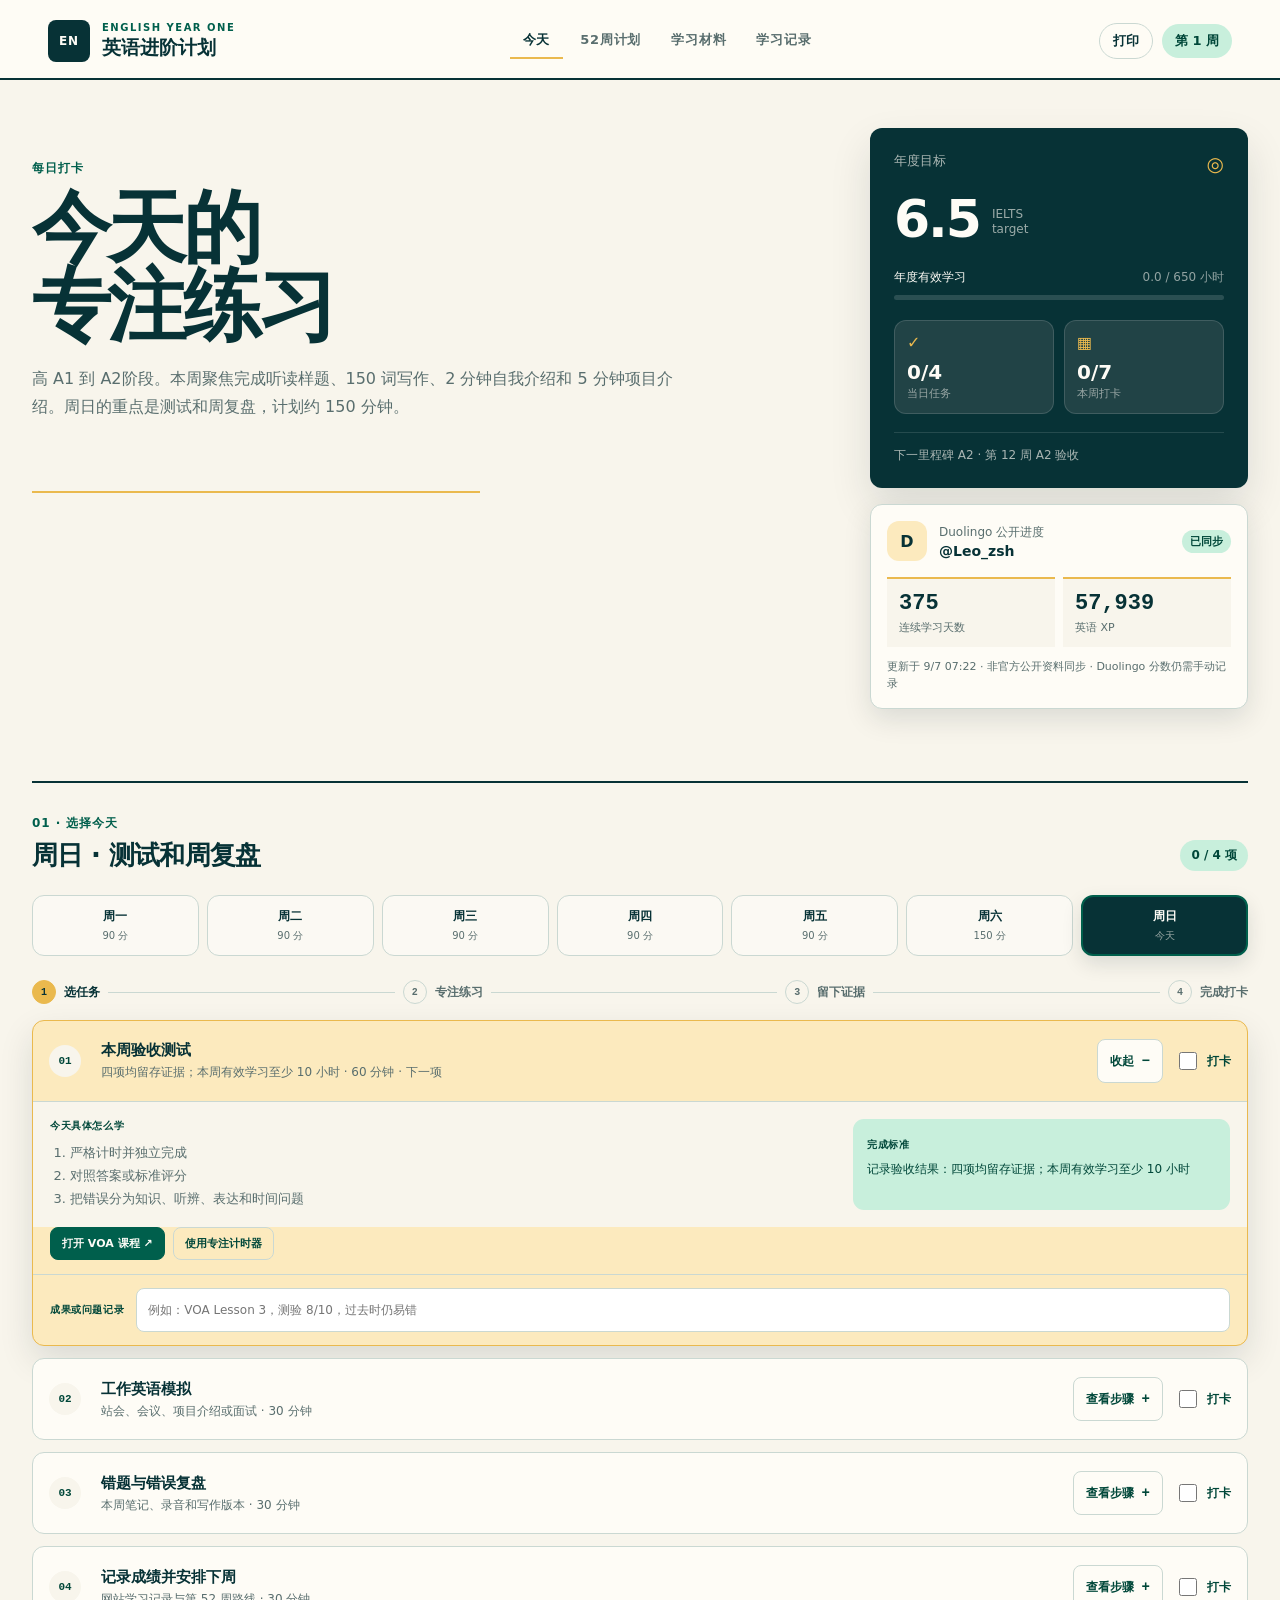
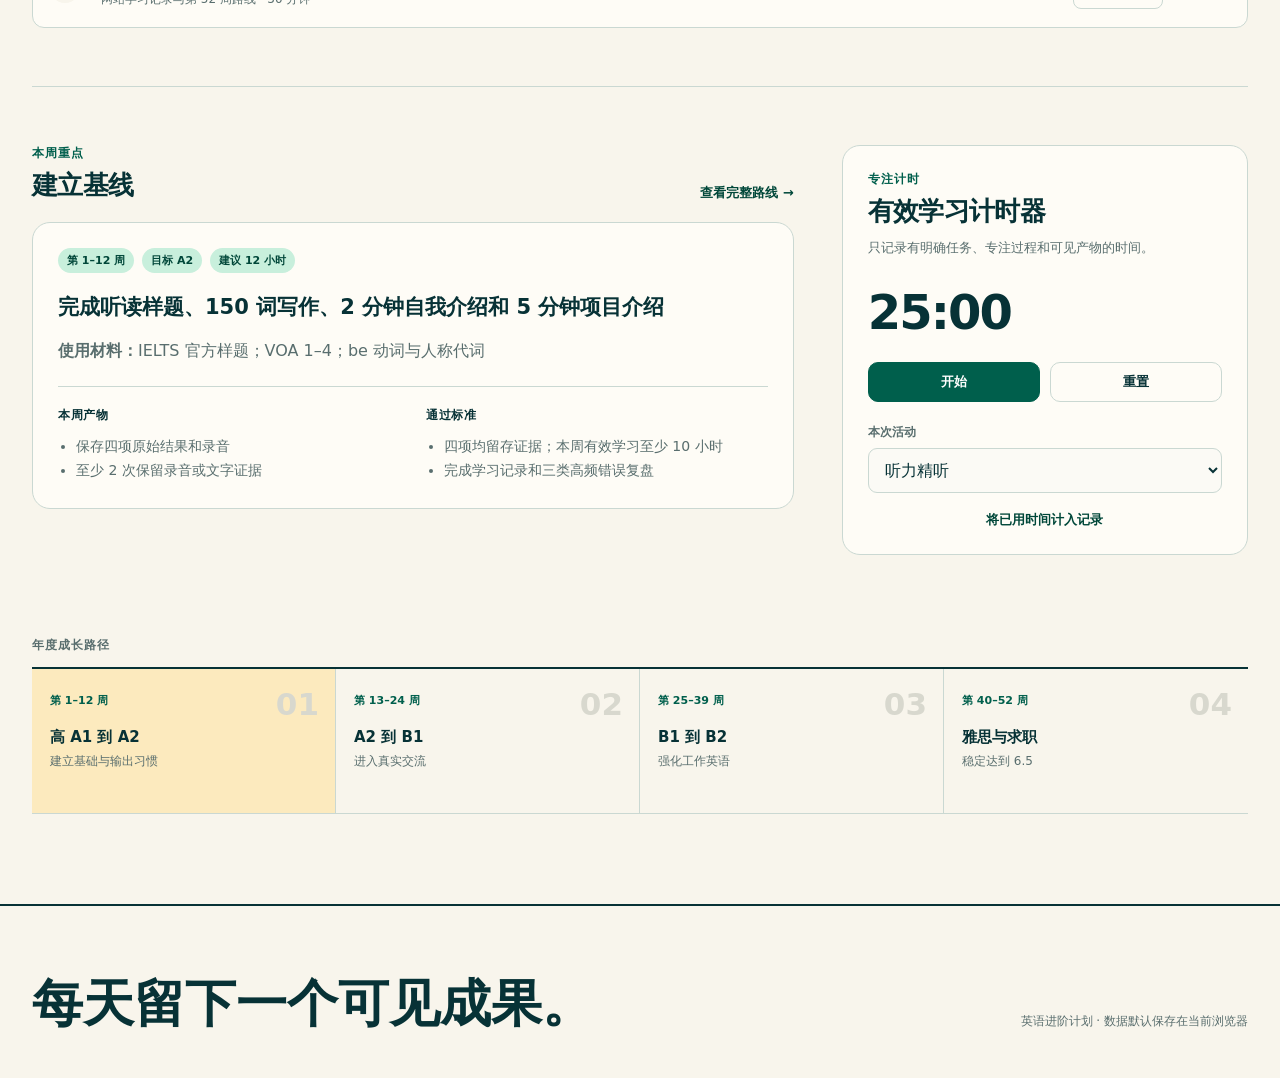
==== index.html @ fce78a5b "Redesign learning dashboard and sync Duolingo progress Co-Authored-By: Codex gpt-5.6-sol <noreply@op" ====
<!doctype html>
<html lang="zh-CN">
  <head>
    <meta charset="UTF-8" />
    <meta name="viewport" content="width=device-width, initial-scale=1.0" />
    <meta name="theme-color" content="#18333b" />
    <meta name="description" content="从高 A1 到雅思 6.5 的 52 周英语学习与进度记录计划" />
    <meta property="og:title" content="英语进阶计划" />
    <meta property="og:description" content="一套可执行、可记录、可验收的 52 周英语学习计划" />
    <title>英语进阶计划</title>
    <link rel="stylesheet" href="tokens.css" />
    <link rel="stylesheet" href="styles.css" />
  </head>
  <body>
    <header class="site-header">
      <a class="brand" href="#today" data-view-link="today" aria-label="英语进阶计划首页">
        <span class="brand-mark">EN</span>
        <span><small>English Year One</small><strong>英语进阶计划</strong></span>
      </a>
      <nav class="desktop-nav" aria-label="主要导航">
        <button class="nav-link is-active" data-view="today">今天</button>
        <button class="nav-link" data-view="roadmap">52周计划</button>
        <button class="nav-link" data-view="materials">学习材料</button>
        <button class="nav-link" data-view="records">学习记录</button>
      </nav>
      <div class="header-actions">
        <button id="print-button" class="icon-button" title="打印或导出 PDF" aria-label="打印或导出 PDF">打印</button>
        <span id="header-week" class="week-pill">第 1 周</span>
      </div>
    </header>

    <main class="page-shell">
      <section id="view-today" class="view is-active" aria-labelledby="today-title">
        <div class="dashboard-grid">
          <div class="today-panel">
            <p class="eyebrow">每日打卡</p>
            <h1 id="today-title">今天的<br />专注练习</h1>
            <p id="week-summary" class="lede"></p>
          </div>
          <aside class="progress-rail" aria-label="学习进度概览">
            <section class="goal-card">
              <div class="goal-label"><span>年度目标</span><span class="target-icon" aria-hidden="true">◎</span></div>
              <div class="goal-score-row"><p class="goal-score">6.5</p><p class="goal-caption">IELTS<br />target</p></div>
              <div class="progress-copy"><span>年度有效学习</span><span id="hours-copy">0 / 650 小时</span></div>
              <div class="progress-track"><span id="hours-progress"></span></div>
              <div class="goal-stats">
                <div><span aria-hidden="true">✓</span><strong id="today-completed">0/4</strong><small>当日任务</small></div>
                <div><span aria-hidden="true">▦</span><strong id="checked-days">0/7</strong><small>本周打卡</small></div>
              </div>
              <p id="next-milestone" class="milestone"></p>
            </section>
            <section id="duolingo-card" class="duolingo-card" aria-labelledby="duolingo-title" aria-busy="true">
              <div class="duolingo-identity">
                <span class="duolingo-mark" aria-hidden="true">D</span>
                <div><small>Duolingo 公开进度</small><strong id="duolingo-title">@Leo_zsh</strong></div>
                <span id="duolingo-state" class="sync-state">同步中</span>
              </div>
              <div class="duolingo-stats">
                <div><strong id="duolingo-streak">—</strong><small>连续学习天数</small></div>
                <div><strong id="duolingo-english-xp">—</strong><small>英语 XP</small></div>
              </div>
              <p id="duolingo-sync-time" class="sync-time">正在读取公开资料…</p>
            </section>
          </aside>
        </div>

        <section class="daily-workspace" aria-labelledby="selected-day-target">
          <div class="daily-workspace-head">
            <div><p class="eyebrow">01 · 选择今天</p><h2 id="selected-day-target">今日计划</h2></div>
            <strong id="selected-day-progress">0 / 4 项</strong>
          </div>
          <div id="day-switcher" class="day-switcher" aria-label="选择星期"></div>
          <div class="workflow-guide" aria-label="每日学习流程">
            <span class="is-current"><b>1</b>选任务</span><i aria-hidden="true"></i><span><b>2</b>专注练习</span><i aria-hidden="true"></i><span><b>3</b>留下证据</span><i aria-hidden="true"></i><span><b>4</b>完成打卡</span>
          </div>
          <div id="today-tasks" class="task-list"></div>
        </section>

        <div class="section-divider"></div>
        <section class="working-grid" aria-labelledby="focus-title">
          <div>
            <div class="section-heading">
              <div><p class="eyebrow">本周重点</p><h2 id="focus-title"></h2></div>
              <button class="text-button" data-view="roadmap">查看完整路线 →</button>
            </div>
            <div id="week-detail" class="focus-card"></div>
          </div>
          <aside class="timer-card" aria-labelledby="timer-title">
            <p class="eyebrow">专注计时</p><h2 id="timer-title">有效学习计时器</h2>
            <p class="timer-help">只记录有明确任务、专注过程和可见产物的时间。</p>
            <p id="timer-display" class="timer-display">25:00</p>
            <div class="timer-actions"><button id="timer-toggle" class="primary-button">开始</button><button id="timer-reset" class="secondary-button">重置</button></div>
            <label class="field-label" for="timer-activity">本次活动</label>
            <select id="timer-activity" class="field-control"><option>听力精听</option><option>口语练习</option><option>阅读</option><option>写作</option><option>语法词汇</option><option>模考复盘</option></select>
            <button id="timer-log" class="text-button full-width">将已用时间计入记录</button>
          </aside>
        </section>

        <section class="stage-strip" aria-label="年度阶段">
          <article><span>01</span><small>第 1–12 周</small><strong>高 A1 到 A2</strong><em>建立基础与输出习惯</em></article>
          <article><span>02</span><small>第 13–24 周</small><strong>A2 到 B1</strong><em>进入真实交流</em></article>
          <article><span>03</span><small>第 25–39 周</small><strong>B1 到 B2</strong><em>强化工作英语</em></article>
          <article><span>04</span><small>第 40–52 周</small><strong>雅思与求职</strong><em>稳定达到 6.5</em></article>
        </section>
      </section>

      <section id="view-roadmap" class="view" aria-labelledby="roadmap-title">
        <div class="view-heading">
          <div><p class="eyebrow">完整路线</p><h1 id="roadmap-title">52周学习计划</h1></div>
          <div class="week-jump"><label for="week-select">跳转到</label><select id="week-select"></select></div>
        </div>
        <div id="phase-filters" class="filter-row" aria-label="阶段筛选"></div>
        <div id="roadmap-list" class="roadmap-list"></div>
      </section>

      <section id="view-materials" class="view" aria-labelledby="materials-title">
        <div class="view-heading">
          <div><p class="eyebrow">固定工具栈</p><h1 id="materials-title">全年学习材料</h1></div>
          <p class="view-intro">尽量使用同一组平台。每项材料都对应明确训练动作，避免只收藏不练习。</p>
        </div>
        <div id="materials-grid" class="materials-grid"></div>
        <section class="method-section">
          <p class="eyebrow">训练方法</p><h2>同一份材料完成输入和输出闭环</h2>
          <div class="method-grid">
            <article><span>1</span><h3>先听或先读</h3><p>第一次不查词，先确认人物、主题、结论和自己能理解的比例。</p></article>
            <article><span>2</span><h3>定位障碍</h3><p>对照英文文本找出生词、连读、语法结构和理解错误。</p></article>
            <article><span>3</span><h3>跟读复述</h3><p>跟读关键段落，再脱离原文复述。口语材料必须留下录音。</p></article>
            <article><span>4</span><h3>迁移使用</h3><p>把 5–10 个表达用到自己的工作、邮件、项目介绍或雅思回答里。</p></article>
          </div>
        </section>
      </section>

      <section id="view-records" class="view" aria-labelledby="records-title">
        <div class="view-heading">
          <div><p class="eyebrow">可审计进度</p><h1 id="records-title">学习记录</h1></div>
          <div class="record-actions"><button id="export-button" class="secondary-button">导出备份</button><label class="secondary-button file-button">导入备份<input id="import-input" type="file" accept="application/json" /></label></div>
        </div>
        <div class="record-summary">
          <article><small>累计有效学习</small><strong id="record-total-hours">0</strong><span>小时</span></article>
          <article><small>累计实际开口</small><strong id="record-speaking-minutes">0</strong><span>分钟</span></article>
          <article><small>最近 IELTS 模考</small><strong id="record-ielts">—</strong><span>总分</span></article>
          <article><small>当前 Duolingo</small><strong id="record-duolingo">27</strong><span>分</span></article>
        </div>
        <div class="records-layout">
          <section class="form-card" aria-labelledby="log-form-title">
            <h2 id="log-form-title">添加学习记录</h2>
            <form id="log-form" class="stacked-form">
              <label>日期<input id="log-date" type="date" required /></label>
              <label>技能<select id="log-skill"><option>听力</option><option>口语</option><option>阅读</option><option>写作</option><option>语法词汇</option><option>模考复盘</option></select></label>
              <label>有效分钟<input id="log-minutes" type="number" min="1" max="480" value="25" required /></label>
              <label>材料或任务<input id="log-activity" type="text" placeholder="例如 VOA Lesson 3 精听" required /></label>
              <label>完成证据<input id="log-evidence" type="text" placeholder="例如 测验 8/10 或录音 2:40" required /></label>
              <label>主要问题<input id="log-note" type="text" placeholder="例如 连读、过去时、冠词" /></label>
              <button class="primary-button" type="submit">保存记录</button>
            </form>
          </section>
          <section class="form-card" aria-labelledby="score-form-title">
            <h2 id="score-form-title">添加测评成绩</h2>
            <form id="score-form" class="stacked-form">
              <label>日期<input id="score-date" type="date" required /></label>
              <label>测评类型<select id="score-type"><option>IELTS 模考</option><option>Duolingo</option><option>阶段验收</option></select></label>
              <label>总分或结果<input id="score-total" type="text" placeholder="例如 5.5 或 通过" required /></label>
              <label>分项成绩<input id="score-detail" type="text" placeholder="例如 L6 R5.5 W5 S5" /></label>
              <label>下阶段重点<input id="score-note" type="text" placeholder="例如 写作论证和口语流利度" /></label>
              <button class="primary-button" type="submit">保存成绩</button>
            </form>
          </section>
        </div>
        <section class="history-section">
          <div class="section-heading"><div><p class="eyebrow">最近记录</p><h2>学习证据</h2></div><button id="clear-data" class="danger-button">清空所有本地数据</button></div>
          <div id="history-list" class="history-list"></div>
        </section>
        <section class="counting-rules">
          <div><p class="eyebrow">计时标准</p><h2>什么算有效学习</h2></div>
          <div class="rule-columns">
            <article><h3>可以计入</h3><ul><li>专注完成课程和练习</li><li>精听、对照文本、重听</li><li>真实开口、跟读、录音和复述</li><li>阅读后完成摘要或问题</li><li>写作、批改、重写和错题复盘</li></ul></article>
            <article><h3>不计入</h3><ul><li>后台播放或边刷手机边看</li><li>只看中文字幕的影视内容</li><li>寻找资料和整理文件</li><li>重复完成已经完全掌握的简单题</li><li>没有任务、产物或反馈的浏览</li></ul></article>
          </div>
        </section>
      </section>
    </main>
    <footer class="site-footer"><strong>每天留下一个可见成果。</strong><span>英语进阶计划 · 数据默认保存在当前浏览器</span></footer>
    <nav class="mobile-nav" aria-label="移动端导航"><button class="is-active" data-view="today">今天</button><button data-view="roadmap">计划</button><button data-view="materials">材料</button><button data-view="records">记录</button></nav>
    <div id="toast" class="toast" role="status" aria-live="polite"></div>
    <script src="plan-data.js"></script><script src="app.js"></script>
  </body>
</html>
---- tokens.css ----
:root {
  --color-paper: oklch(97% 0.012 92);
  --color-paper-2: oklch(94% 0.018 153);
  --color-surface: oklch(99% 0.008 92);
  --color-ink: oklch(29% 0.045 205);
  --color-ink-2: oklch(39% 0.035 202);
  --color-muted: oklch(52% 0.025 198);
  --color-rule: oklch(87% 0.018 167);
  --color-accent: oklch(43% 0.09 174);
  --color-accent-strong: oklch(35% 0.075 176);
  --color-accent-soft: oklch(92% 0.048 164);
  --color-accent-ink: oklch(99% 0.006 92);
  --color-signal: oklch(81% 0.135 84);
  --color-signal-soft: oklch(94% 0.06 88);
  --color-danger: oklch(51% 0.15 27);
  --color-danger-soft: oklch(92% 0.04 25);
  --color-shadow: oklch(24% 0.04 200 / 0.12);
  --color-overlay: oklch(99% 0.008 92 / 0.92);
  --color-dark-soft: oklch(36% 0.04 203);
  --color-dark-rule: oklch(100% 0 0 / 0.14);
  --color-dark-muted: oklch(91% 0.01 110 / 0.68);
  --color-focus: oklch(72% 0.16 80);

  --font-display: "Avenir Next", "PingFang SC", "Microsoft YaHei", ui-sans-serif, system-ui, sans-serif;
  --font-body: Inter, ui-sans-serif, system-ui, -apple-system, BlinkMacSystemFont, "Segoe UI", "PingFang SC", "Microsoft YaHei", sans-serif;
  --font-mono: "SFMono-Regular", Consolas, "Liberation Mono", monospace;

  --space-3xs: 0.25rem;
  --space-2xs: 0.5rem;
  --space-xs: 0.75rem;
  --space-sm: 1rem;
  --space-md: 1.5rem;
  --space-lg: 2rem;
  --space-xl: 3rem;
  --space-2xl: 4.5rem;
  --space-3xl: 7rem;

  --text-xs: 0.75rem;
  --text-sm: 0.875rem;
  --text-md: 1.125rem;
  --text-lg: 1.375rem;
  --text-xl: 1.75rem;
  --text-2xl: 2.25rem;
  --text-display: clamp(3rem, 6.2vw, 5.5rem);

  --ease-out: cubic-bezier(0.16, 1, 0.3, 1);
  --ease-in: cubic-bezier(0.7, 0, 0.84, 0);
  --ease-in-out: cubic-bezier(0.65, 0, 0.35, 1);
  --dur-short: 160ms;
  --dur-medium: 280ms;
  --radius-input: 0.5rem;
  --radius-card: 0.75rem;
  --radius-pill: 999px;
  --rule-thin: 1px;
  --rule-strong: 2px;
}
---- styles.css ----
/* Hallmark · genre: playful · macrostructure: Narrative Workflow · theme: Plume · enrichment: none · nav: N7 · footer: Ft5
 * audience: independent adult learner · use: complete and record today's study · tone: warm, exact, motivating
 * pre-emit critique: Philosophy 5 · Hierarchy 5 · Execution 5 · Specificity 5 · Restraint 4 · Variety 5 */
:root{--bg:var(--color-paper);--surface:var(--color-surface);--ink:var(--color-ink);--muted:var(--color-muted);--line:var(--color-rule);--teal:var(--color-accent);--teal-dark:var(--color-accent-strong);--teal-soft:var(--color-accent-soft);--signal:var(--color-signal);--danger:var(--color-danger);--shadow:0 18px 50px var(--color-shadow);--radius:var(--radius-card);font-family:var(--font-body);color:var(--ink);background:var(--bg)}
*{box-sizing:border-box}html{overflow-x:clip;scroll-behavior:smooth}body{margin:0;min-height:100vh;overflow-x:clip;background:var(--bg)}button,input,select{font:inherit}button{color:inherit}button,.material-card a,.study-task-actions a{white-space:nowrap}button:active,a:active{transform:translateY(1px)}button:disabled{cursor:not-allowed;opacity:.55}button:focus-visible,a:focus-visible,input:focus-visible,select:focus-visible{outline:3px solid var(--signal);outline-offset:3px}.site-header{position:sticky;top:0;z-index:30;max-width:1220px;margin:0 auto;padding:20px 32px 16px;display:flex;align-items:center;justify-content:space-between;border-bottom:1px solid rgba(222,222,213,.85);background:rgba(246,244,237,.93);backdrop-filter:blur(14px)}
.brand{display:flex;align-items:center;gap:12px;color:inherit;text-decoration:none}.brand-mark{display:grid;place-items:center;width:42px;height:42px;border-radius:50%;background:var(--teal);color:#fff;font-size:12px;font-weight:800;letter-spacing:.08em}.brand small,.brand strong{display:block}.brand small{color:var(--teal);font-size:10px;font-weight:750;letter-spacing:.15em;text-transform:uppercase}.brand strong{margin-top:2px;font-size:19px}.desktop-nav{display:flex;gap:4px;padding:4px;border-radius:12px;background:rgba(255,255,255,.52)}.nav-link,.mobile-nav button{padding:8px 13px;border:0;border-radius:9px;background:transparent;color:var(--muted);font-size:13px;font-weight:650;cursor:pointer}.nav-link:hover,.nav-link.is-active,.mobile-nav button.is-active{background:var(--surface);color:var(--ink);box-shadow:0 1px 3px rgba(24,51,59,.08)}.header-actions{display:flex;align-items:center;gap:9px}.icon-button,.week-pill{padding:8px 13px;border-radius:999px;font-size:13px;font-weight:650}.icon-button{border:1px solid var(--line);background:transparent;cursor:pointer}.icon-button:hover{background:var(--surface)}.week-pill{background:var(--teal-soft);color:var(--teal-dark)}
.page-shell{max-width:1220px;margin:0 auto;padding:40px 32px 90px}.view{display:none}.view.is-active{display:block;animation:appear .28s ease}@keyframes appear{from{opacity:0;transform:translateY(4px)}to{opacity:1;transform:none}}.dashboard-grid{display:grid;grid-template-columns:minmax(0,1.5fr) minmax(320px,.68fr);gap:64px;align-items:center}.today-panel{min-width:0;padding:10px 0}.eyebrow{margin:0;color:var(--teal);font-size:12px;font-weight:780;letter-spacing:.08em;text-transform:uppercase}h1,h2{min-width:0;overflow-wrap:anywhere}h1{max-width:720px;margin:12px 0 0;font-size:clamp(42px,5.2vw,62px);line-height:.98;letter-spacing:-.045em}h2{margin:8px 0 0;font-size:26px;line-height:1.2;letter-spacing:-.025em}h3{margin:0;font-size:16px}.lede{max-width:690px;margin:20px 0 0;color:var(--muted);font-size:16px;line-height:1.75}.daily-workspace{margin-top:42px;padding-top:28px;border-top:1px solid var(--line)}.daily-workspace-head{display:flex;align-items:flex-end;justify-content:space-between;gap:24px}.daily-workspace-head strong{padding:7px 11px;border-radius:999px;background:var(--teal-soft);color:var(--teal-dark);font-size:12px}.task-list{display:grid;grid-template-columns:repeat(2,minmax(0,1fr));align-items:start;gap:16px;margin-top:18px}
.goal-card{padding:24px;border-radius:22px;background:var(--ink);color:#f7f5ef;box-shadow:var(--shadow)}.goal-label{display:flex;justify-content:space-between;color:rgba(247,245,239,.68);font-size:13px}.target-icon{color:var(--signal);font-size:20px}.goal-score{margin:17px 0 0;font-size:52px;font-weight:750;line-height:1;letter-spacing:-.04em}.goal-caption{margin:3px 0 0;color:rgba(247,245,239,.62);font-size:12px}.progress-copy{display:flex;justify-content:space-between;margin-top:24px;font-size:12px}.progress-copy span:last-child{color:rgba(247,245,239,.58)}.progress-track{height:5px;margin-top:9px;overflow:hidden;border-radius:999px;background:rgba(255,255,255,.14)}.progress-track span{display:block;height:100%;border-radius:inherit;background:var(--signal);transition:width .35s ease}.goal-stats{display:grid;grid-template-columns:1fr 1fr;gap:10px;margin-top:20px}.goal-stats div{padding:12px;border-radius:12px;background:rgba(255,255,255,.07)}.goal-stats span,.goal-stats strong,.goal-stats small{display:block}.goal-stats span{color:var(--signal)}.goal-stats strong{margin-top:8px;font-size:20px}.goal-stats small{margin-top:2px;color:rgba(247,245,239,.56);font-size:11px}.milestone{margin:18px 0 0;padding-top:14px;border-top:1px solid rgba(255,255,255,.12);color:rgba(247,245,239,.68);font-size:12px}.section-divider{height:1px;margin:58px 0;background:var(--line)}
.working-grid{display:grid;grid-template-columns:minmax(0,1.35fr) minmax(280px,.72fr);gap:48px}.section-heading{display:flex;align-items:flex-end;justify-content:space-between;gap:20px}.text-button{padding:0;border:0;background:transparent;color:var(--teal-dark);font-size:13px;font-weight:720;cursor:pointer}.text-button:hover{text-decoration:underline}.full-width{width:100%;margin-top:18px}.focus-card{margin-top:20px;padding:25px;border:1px solid var(--line);border-radius:18px;background:var(--surface)}.focus-meta{display:flex;gap:8px;flex-wrap:wrap}.tag{padding:5px 9px;border-radius:999px;background:var(--teal-soft);color:var(--teal-dark);font-size:11px;font-weight:720}.focus-card h3{margin-top:20px;font-size:21px}.focus-card p{color:var(--muted);line-height:1.7}.focus-columns{display:grid;grid-template-columns:1fr 1fr;gap:26px;margin-top:22px;padding-top:20px;border-top:1px solid var(--line)}.focus-columns h4{margin:0 0 10px;font-size:12px;letter-spacing:.06em;text-transform:uppercase}.focus-columns ul{margin:0;padding-left:18px;color:var(--muted);font-size:14px;line-height:1.75}.timer-card{padding:25px;border:1px solid var(--line);border-radius:18px;background:var(--surface)}.timer-help{margin:10px 0 0;color:var(--muted);font-size:13px;line-height:1.6}.timer-display{margin:26px 0 22px;font-variant-numeric:tabular-nums;font-size:48px;font-weight:720;letter-spacing:-.04em}.timer-actions{display:grid;grid-template-columns:1fr 1fr;gap:10px}.primary-button,.secondary-button,.danger-button{display:inline-flex;align-items:center;justify-content:center;min-height:40px;padding:9px 15px;border-radius:10px;font-size:13px;font-weight:720;cursor:pointer}.primary-button{border:1px solid var(--teal);background:var(--teal);color:#fff}.primary-button:hover{background:var(--teal-dark)}.secondary-button{border:1px solid var(--line);background:var(--surface);color:var(--ink)}.secondary-button:hover{border-color:#aebfba}.danger-button{border:1px solid #d9bbb7;background:transparent;color:var(--danger)}.field-label{display:block;margin-top:22px;color:var(--muted);font-size:12px;font-weight:650}.field-control,.stacked-form input,.stacked-form select{width:100%;margin-top:7px;padding:11px 12px;border:1px solid var(--line);border-radius:9px;background:#fbfaf5;color:var(--ink);outline:none}.field-control:focus,.stacked-form input:focus,.stacked-form select:focus{border-color:var(--teal);box-shadow:0 0 0 3px rgba(33,133,117,.1)}
.stage-strip{display:grid;grid-template-columns:repeat(4,1fr);margin-top:62px;border-top:1px solid var(--line);border-bottom:1px solid var(--line)}.stage-strip article{position:relative;padding:24px 18px 27px;border-right:1px solid var(--line)}.stage-strip article:last-child{border-right:0}.stage-strip span{position:absolute;right:16px;top:17px;color:#d8d8ce;font-size:31px;font-weight:750}.stage-strip small,.stage-strip strong,.stage-strip em{display:block}.stage-strip small{color:var(--teal);font-size:11px;font-weight:720}.stage-strip strong{margin-top:20px;font-size:15px}.stage-strip em{margin-top:6px;color:var(--muted);font-size:12px;font-style:normal}
.view-heading{display:flex;align-items:flex-end;justify-content:space-between;gap:32px;margin-bottom:34px}.view-heading h1{font-size:clamp(40px,5vw,60px)}.view-intro{max-width:430px;margin:0;color:var(--muted);line-height:1.7}.week-jump{display:flex;align-items:center;gap:10px;color:var(--muted);font-size:13px}.week-jump select{padding:9px 12px;border:1px solid var(--line);border-radius:9px;background:var(--surface)}.filter-row{display:flex;gap:8px;flex-wrap:wrap;margin-bottom:25px}.filter-button{padding:8px 12px;border:1px solid var(--line);border-radius:999px;background:transparent;color:var(--muted);font-size:12px;font-weight:680;cursor:pointer}.filter-button.is-active{border-color:var(--teal);background:var(--teal-soft);color:var(--teal-dark)}.roadmap-list{display:grid;gap:12px}.week-card{display:grid;grid-template-columns:80px minmax(0,1.25fr) minmax(200px,.7fr) 120px;gap:20px;align-items:center;padding:20px;border:1px solid var(--line);border-radius:15px;background:var(--surface);transition:.16s ease}.week-card:hover{border-color:#b8cbc6;box-shadow:0 8px 25px rgba(24,51,59,.05)}.week-number small,.week-number strong{display:block}.week-number small{color:var(--muted);font-size:10px;text-transform:uppercase}.week-number strong{margin-top:4px;font-size:25px}.week-main h3{font-size:17px}.week-main p,.week-goal p{margin:6px 0 0;color:var(--muted);font-size:13px;line-height:1.55}.week-goal strong{font-size:12px}.week-hours{text-align:right}.week-hours strong,.week-hours small{display:block}.week-hours strong{font-size:18px}.week-hours small{margin-top:4px;color:var(--muted);font-size:11px}.week-pass{margin-top:8px;padding:6px 10px;border:1px solid var(--line);border-radius:8px;background:transparent;font-size:11px;cursor:pointer}.week-card.is-passed{border-color:#9cc7bd;background:#f5fbf8}.week-card.is-passed .week-pass{border-color:var(--teal);background:var(--teal);color:white}
.materials-grid{display:grid;grid-template-columns:repeat(3,1fr);gap:16px}.material-card{display:flex;min-height:250px;flex-direction:column;padding:23px;border:1px solid var(--line);border-radius:18px;background:var(--surface)}.material-card .material-index{color:#b9bdb6;font-size:26px;font-weight:760}.material-card h2{margin-top:22px;font-size:20px}.material-card p{color:var(--muted);font-size:13px;line-height:1.65}.material-card ul{margin:5px 0 22px;padding-left:18px;color:var(--muted);font-size:13px;line-height:1.7}.material-card a{margin-top:auto;color:var(--teal-dark);font-size:13px;font-weight:720;text-decoration:none}.material-card a:hover{text-decoration:underline}.method-section{margin-top:64px;padding-top:44px;border-top:1px solid var(--line)}.method-grid{display:grid;grid-template-columns:repeat(4,1fr);gap:14px;margin-top:26px}.method-grid article{padding:21px;border-top:3px solid var(--teal);background:var(--surface)}.method-grid span{color:#b4bab4;font-size:24px;font-weight:750}.method-grid h3{margin-top:25px}.method-grid p{color:var(--muted);font-size:13px;line-height:1.65}
.record-actions{display:flex;gap:9px}.file-button{cursor:pointer}.file-button input{display:none}.record-summary{display:grid;grid-template-columns:repeat(4,1fr);border:1px solid var(--line);border-radius:16px;background:var(--surface)}.record-summary article{padding:21px;border-right:1px solid var(--line)}.record-summary article:last-child{border-right:0}.record-summary small{display:block;color:var(--muted)}.record-summary strong{display:inline-block;margin-top:12px;font-size:31px}.record-summary span{margin-left:5px;color:var(--muted);font-size:12px}.records-layout{display:grid;grid-template-columns:1fr 1fr;gap:18px;margin-top:20px}.form-card{padding:24px;border:1px solid var(--line);border-radius:16px;background:var(--surface)}.form-card h2{margin:0;font-size:20px}.stacked-form{display:grid;grid-template-columns:1fr 1fr;gap:15px;margin-top:22px}.stacked-form label{color:var(--muted);font-size:12px;font-weight:650}.stacked-form label:nth-last-of-type(-n+3){grid-column:1/-1}.stacked-form .primary-button{grid-column:1/-1;margin-top:3px}.history-section{margin-top:55px}.history-list{display:grid;gap:9px;margin-top:20px}.history-item{display:grid;grid-template-columns:100px 90px minmax(0,1fr) 80px 28px;gap:15px;align-items:center;padding:14px 16px;border-bottom:1px solid var(--line);font-size:13px}.history-item small{color:var(--muted)}.history-item button{border:0;background:transparent;color:var(--danger);cursor:pointer}.empty-state{padding:42px;border:1px dashed #c9cbc3;border-radius:15px;color:var(--muted);text-align:center}.counting-rules{display:grid;grid-template-columns:.65fr 1.35fr;gap:50px;margin-top:58px;padding-top:45px;border-top:1px solid var(--line)}.rule-columns{display:grid;grid-template-columns:1fr 1fr;gap:15px}.rule-columns article{padding:21px;border-radius:14px;background:var(--surface)}.rule-columns ul{margin:14px 0 0;padding-left:18px;color:var(--muted);font-size:13px;line-height:1.8}.mobile-nav{display:none}.toast{position:fixed;right:24px;bottom:24px;z-index:50;max-width:340px;padding:12px 16px;border-radius:10px;background:var(--ink);color:#fff;font-size:13px;opacity:0;transform:translateY(8px);pointer-events:none;transition:.2s}.toast.is-visible{opacity:1;transform:none}
.day-switcher{display:grid;grid-template-columns:repeat(7,minmax(0,1fr));gap:8px;margin-top:18px}.day-button{min-width:0;padding:11px 8px;border:1px solid var(--line);border-radius:11px;background:rgba(255,254,249,.55);cursor:pointer}.day-button span,.day-button small{display:block}.day-button span{font-size:12px;font-weight:720}.day-button small{margin-top:4px;overflow:hidden;color:var(--muted);font-size:10px;text-overflow:ellipsis;white-space:nowrap}.day-button:hover{border-color:#aac6bf}.day-button.is-active{border-color:var(--teal);background:var(--teal-soft);color:var(--teal-dark)}.day-button.is-done:not(.is-active){border-color:#b7d5cd;background:#f1f8f5}.day-button.is-done small{color:var(--teal-dark)}
.study-task{overflow:hidden;border:1px solid var(--line);border-radius:16px;background:var(--surface);box-shadow:0 1px 0 rgba(24,51,59,.03);transition:.18s ease}.study-task:hover{border-color:#bacfc9}.study-task.is-done{border-color:#b7d5cd;background:#f7fbf9}.study-task-head{display:grid;grid-template-columns:36px minmax(0,1fr) auto;gap:12px;align-items:center;padding:17px}.task-index{display:grid;place-items:center;width:32px;height:32px;border-radius:9px;background:var(--teal-soft);color:var(--teal-dark);font-size:11px;font-weight:780}.study-task-head strong,.study-task-head small{display:block}.study-task-head strong{font-size:15px}.study-task-head small{margin-top:4px;color:var(--muted);font-size:12px;line-height:1.4}.task-check{display:flex;align-items:center;gap:7px;color:var(--teal-dark);font-size:12px;font-weight:720;cursor:pointer}.task-check input{width:18px;height:18px;accent-color:var(--teal)}.study-task.is-done .study-task-head strong{text-decoration:line-through}.study-task-body{display:grid;grid-template-columns:minmax(0,1.35fr) minmax(170px,.65fr);gap:20px;padding:17px;border-top:1px solid var(--line);background:#fbfaf5}.task-label,.task-proof span,.practice-prompt span,.task-note span{margin:0;color:var(--teal-dark);font-size:10px;font-weight:780;letter-spacing:.06em;text-transform:uppercase}.study-task-body ol{margin:9px 0 0;padding-left:20px;color:var(--muted);font-size:13px;line-height:1.75}.task-proof{padding:14px;border-radius:11px;background:var(--teal-soft)}.task-proof p{margin:8px 0 0;color:var(--teal-dark);font-size:12px;line-height:1.6}.practice-prompt{margin:0 17px;padding:14px 0;border-top:1px dashed var(--line)}.practice-prompt>div{display:flex;align-items:center;justify-content:space-between;gap:12px}.practice-prompt button{padding:5px 8px;border:1px solid var(--line);border-radius:7px;background:transparent;color:var(--teal-dark);font-size:11px;font-weight:720;cursor:pointer}.practice-prompt p{margin:9px 0 0;color:var(--muted);font-size:12px;line-height:1.65}.study-task-actions{display:flex;gap:8px;padding:0 17px 14px}.study-task-actions a,.study-task-actions button{padding:8px 11px;border:1px solid var(--line);border-radius:8px;background:transparent;color:var(--teal-dark);font-size:11px;font-weight:720;text-decoration:none;cursor:pointer}.study-task-actions a{border-color:var(--teal);background:var(--teal);color:white}.task-note{display:grid;grid-template-columns:auto 1fr;gap:12px;align-items:center;padding:13px 17px;border-top:1px solid var(--line)}.task-note input{min-width:0;padding:9px 11px;border:1px solid var(--line);border-radius:8px;background:white;color:var(--ink);font-size:12px;outline:none}.task-note input:focus{border-color:var(--teal);box-shadow:0 0 0 3px rgba(33,133,117,.1)}
@media(max-width:900px){.desktop-nav{display:none}.dashboard-grid,.working-grid{grid-template-columns:1fr;gap:28px}.task-list{grid-template-columns:1fr}.stage-strip{grid-template-columns:1fr 1fr}.stage-strip article:nth-child(2){border-right:0}.stage-strip article:nth-child(-n+2){border-bottom:1px solid var(--line)}.week-card{grid-template-columns:60px 1fr 105px}.week-goal{grid-column:2/4}.materials-grid{grid-template-columns:1fr 1fr}.method-grid{grid-template-columns:1fr 1fr}.record-summary{grid-template-columns:1fr 1fr}.record-summary article:nth-child(2){border-right:0}.record-summary article:nth-child(-n+2){border-bottom:1px solid var(--line)}.records-layout{grid-template-columns:1fr}.counting-rules{grid-template-columns:1fr}.view-heading{align-items:flex-start;flex-direction:column}.view-intro{max-width:650px}}
@media(max-width:620px){body{padding-bottom:70px}.site-header{padding:14px 18px}.brand strong{font-size:16px}.brand small,.icon-button{display:none}.brand-mark{width:36px;height:36px}.page-shell{padding:30px 18px 55px}h1{font-size:43px}.lede{font-size:15px}.header-actions{gap:4px}.dashboard-grid{gap:22px}.goal-card{padding:20px}.daily-workspace{margin-top:32px;padding-top:24px}.daily-workspace-head{align-items:flex-start;flex-direction:column;gap:10px}.day-switcher{display:flex;margin-right:-18px;padding-right:18px;overflow-x:auto;scroll-snap-type:x mandatory}.day-button{min-width:70px;scroll-snap-align:start}.study-task-head{grid-template-columns:32px minmax(0,1fr);padding:15px}.task-check{grid-column:2}.study-task-body{grid-template-columns:1fr;padding:15px}.study-task-actions{flex-wrap:wrap;padding:0 15px 13px}.task-note{grid-template-columns:1fr;padding:13px 15px}.section-divider{margin:42px 0}.focus-columns{grid-template-columns:1fr}.section-heading{align-items:flex-start;flex-direction:column}.stage-strip{grid-template-columns:1fr}.stage-strip article{border-right:0;border-bottom:1px solid var(--line)}.stage-strip article:last-child{border-bottom:0}.week-card{grid-template-columns:50px 1fr}.week-goal,.week-hours{grid-column:2}.week-hours{text-align:left}.materials-grid,.method-grid,.record-summary,.rule-columns{grid-template-columns:1fr}.record-summary article{border-right:0;border-bottom:1px solid var(--line)}.record-summary article:last-child{border-bottom:0}.stacked-form{grid-template-columns:1fr}.stacked-form label{grid-column:1}.history-item{grid-template-columns:75px 1fr 55px 22px}.history-item>small:nth-child(2){display:none}.history-item>div{grid-column:2}.mobile-nav{position:fixed;left:12px;right:12px;bottom:10px;z-index:40;display:grid;grid-template-columns:repeat(4,1fr);padding:5px;border:1px solid var(--line);border-radius:14px;background:rgba(255,254,249,.94);box-shadow:0 10px 35px rgba(24,51,59,.18);backdrop-filter:blur(12px)}.toast{left:18px;right:18px;bottom:82px}}
@media(prefers-reduced-motion:reduce){html{scroll-behavior:auto}.view.is-active{animation:none}*{transition-duration:.01ms!important}}
@media print{.site-header,.mobile-nav,.timer-card,.record-actions,.danger-button,.filter-row,.week-jump,.week-pass,.toast{display:none!important}.page-shell{max-width:none;padding:0}.view{display:block!important;page-break-after:always}.study-task,.goal-card,.focus-card,.week-card,.material-card,.form-card{break-inside:avoid}.goal-card{color:#fff!important;-webkit-print-color-adjust:exact;print-color-adjust:exact}.records-layout,.history-section{display:none}body{background:white}.roadmap-list{gap:6px}.week-card{padding:12px}.materials-grid{grid-template-columns:repeat(2,1fr)}}

/* 2026 learning cockpit: the sequence is the interface. */
.site-header{max-width:none;padding-inline:clamp(var(--space-sm),4vw,var(--space-xl));border-bottom:var(--rule-strong) solid var(--ink);background:var(--color-overlay);box-shadow:none}.brand-mark{border-radius:var(--radius-input);background:var(--ink);color:var(--color-surface)}.desktop-nav{padding:0;border-radius:0;background:transparent}.nav-link{border-radius:0;border-bottom:var(--rule-strong) solid transparent;text-transform:uppercase;letter-spacing:.06em}.nav-link:hover,.nav-link.is-active{background:transparent;box-shadow:none;border-bottom-color:var(--signal)}.page-shell{max-width:1280px;padding-block-start:var(--space-xl)}
.dashboard-grid{grid-template-columns:minmax(0,1.45fr) minmax(19rem,.72fr);gap:clamp(var(--space-lg),6vw,var(--space-3xl));align-items:start}.today-panel{position:relative;padding-block:var(--space-lg) var(--space-2xl)}.today-panel::after{content:"";position:absolute;inset-inline-start:0;bottom:0;width:min(28rem,75%);height:var(--rule-strong);background:var(--signal)}h1{font-family:var(--font-display);font-size:var(--text-display);font-weight:760;line-height:.98}.lede{max-width:42rem}.progress-rail{display:grid;gap:var(--space-sm)}
.goal-card{padding:var(--space-md);border-radius:var(--radius-card);background:var(--ink);color:var(--color-surface);box-shadow:0 18px 42px var(--color-shadow)}.goal-score-row{display:flex;align-items:flex-end;gap:var(--space-xs)}.goal-caption{margin-block-end:var(--space-2xs);line-height:1.25}.goal-stats div{border:var(--rule-thin) solid var(--color-dark-rule);border-radius:var(--radius-card);background:var(--color-dark-soft)}
.duolingo-card{padding:var(--space-sm);border:var(--rule-thin) solid var(--line);border-radius:var(--radius-card);background:var(--surface);box-shadow:0 10px 28px var(--color-shadow)}.duolingo-identity{display:grid;grid-template-columns:auto minmax(0,1fr) auto;gap:var(--space-xs);align-items:center}.duolingo-mark{display:grid;place-items:center;width:2.5rem;height:2.5rem;border-radius:var(--radius-card);background:var(--color-signal-soft);color:var(--color-ink);font-family:var(--font-display);font-weight:850}.duolingo-identity small,.duolingo-identity strong{display:block}.duolingo-identity small{color:var(--muted);font-size:var(--text-xs)}.duolingo-identity strong{margin-block-start:2px;font-size:var(--text-sm)}.sync-state{padding:var(--space-3xs) var(--space-2xs);border-radius:var(--radius-pill);background:var(--teal-soft);color:var(--teal-dark);font-size:.6875rem;font-weight:760}.sync-state.is-error{background:var(--color-danger-soft);color:var(--danger)}.duolingo-stats{display:grid;grid-template-columns:repeat(2,minmax(0,1fr));gap:var(--space-2xs);margin-block-start:var(--space-sm)}.duolingo-stats div{padding:var(--space-xs);border-top:var(--rule-strong) solid var(--signal);background:var(--bg)}.duolingo-stats strong,.duolingo-stats small{display:block}.duolingo-stats strong{font-family:var(--font-mono);font-size:var(--text-lg)}.duolingo-stats small{margin-block-start:var(--space-3xs);color:var(--muted);font-size:.6875rem}.sync-time{margin:var(--space-xs) 0 0;color:var(--muted);font-size:.6875rem;line-height:1.5}
.daily-workspace{margin-block-start:var(--space-2xl);padding-block-start:var(--space-lg);border-top:var(--rule-strong) solid var(--ink)}.daily-workspace-head strong{border-radius:var(--radius-pill)}.workflow-guide{display:flex;align-items:center;gap:var(--space-2xs);margin-block:var(--space-md) var(--space-sm);color:var(--muted);font-size:var(--text-xs);font-weight:700}.workflow-guide span{display:flex;align-items:center;gap:var(--space-2xs);white-space:nowrap}.workflow-guide b{display:grid;place-items:center;width:1.5rem;height:1.5rem;border:var(--rule-thin) solid var(--line);border-radius:50%;font-family:var(--font-mono);font-size:.625rem}.workflow-guide .is-current{color:var(--ink)}.workflow-guide .is-current b{border-color:var(--signal);background:var(--signal);color:var(--ink)}.workflow-guide i{flex:1;height:var(--rule-thin);background:var(--line)}
.day-switcher{margin-block-start:var(--space-md)}.day-button{min-height:3.75rem;border-radius:var(--radius-card);transition:transform var(--dur-short) var(--ease-out),background-color var(--dur-short) var(--ease-out),border-color var(--dur-short) var(--ease-out)}.day-button.is-active{border-width:var(--rule-strong);background:var(--ink);color:var(--color-surface);box-shadow:0 8px 20px var(--color-shadow)}.day-button.is-active small{color:var(--color-dark-muted)}
.task-list{grid-template-columns:1fr;gap:var(--space-xs);margin-block-start:var(--space-sm)}.study-task{border-radius:var(--radius-card);box-shadow:none;transition:transform var(--dur-short) var(--ease-out),box-shadow var(--dur-short) var(--ease-out),border-color var(--dur-short) var(--ease-out)}.study-task.is-expanded{box-shadow:0 14px 34px var(--color-shadow)}.study-task.is-next{border-color:var(--signal);background:var(--color-signal-soft)}.study-task-head{grid-template-columns:2.5rem minmax(0,1fr) auto auto;min-height:5rem;padding:var(--space-sm)}.task-index{border-radius:50%;background:var(--bg);font-family:var(--font-mono)}.task-expand{display:inline-flex;align-items:center;justify-content:center;min-height:2.75rem;padding-inline:var(--space-xs);border:var(--rule-thin) solid var(--line);border-radius:var(--radius-input);background:var(--surface);color:var(--teal-dark);font-size:var(--text-xs);font-weight:750;cursor:pointer}.task-expand::after{content:"+";margin-inline-start:var(--space-2xs);font-family:var(--font-mono);font-size:var(--text-sm)}.task-expand[aria-expanded="true"]::after{content:"−"}.task-detail[hidden]{display:none}.task-detail{animation:task-reveal var(--dur-medium) var(--ease-out)}@keyframes task-reveal{from{opacity:0;transform:translateY(-4px)}to{opacity:1;transform:none}}.study-task-body{background:var(--color-paper)}.task-proof{background:var(--teal-soft);color:var(--teal-dark)}.study-task-actions a{background:var(--teal);color:var(--color-accent-ink)}.task-note input{min-height:2.75rem}
.stage-strip{position:relative;margin-block-start:var(--space-3xl);border-top:var(--rule-strong) solid var(--ink)}.stage-strip::before{content:"年度成长路径";position:absolute;inset-inline-start:0;top:calc(var(--space-lg) * -1);color:var(--muted);font-size:var(--text-xs);font-weight:780;letter-spacing:.08em}.stage-strip article{min-height:9rem}.stage-strip article:first-child{background:var(--color-signal-soft)}
.site-footer{display:flex;align-items:flex-end;justify-content:space-between;gap:var(--space-lg);max-width:1280px;margin:0 auto;padding:var(--space-2xl) var(--space-lg) var(--space-xl);border-top:var(--rule-strong) solid var(--ink)}.site-footer strong{max-width:42rem;font-family:var(--font-display);font-size:clamp(1.8rem,4vw,3.5rem);line-height:1}.site-footer span{max-width:18rem;color:var(--muted);font-size:var(--text-xs);text-align:end}
@media (hover:hover) and (pointer:fine){.day-button:hover,.study-task:hover,.material-card:hover{transform:translateY(-2px)}.task-expand:hover{background:var(--teal-soft)}}
@media(max-width:900px){.progress-rail{grid-template-columns:minmax(0,1fr) minmax(0,1fr)}.dashboard-grid{gap:var(--space-lg)}.today-panel{padding-block:var(--space-lg)}.site-footer{align-items:flex-start;flex-direction:column}.site-footer span{text-align:start}}
@media(max-width:620px){.progress-rail{grid-template-columns:1fr}.workflow-guide{display:grid;grid-template-columns:repeat(4,minmax(0,1fr));gap:var(--space-2xs)}.workflow-guide i{display:none}.workflow-guide span{align-items:flex-start;flex-direction:column;white-space:normal}.workflow-guide b{width:1.375rem;height:1.375rem}.study-task-head{grid-template-columns:2rem minmax(0,1fr) auto}.task-expand{grid-column:2;justify-self:start;min-height:2.5rem}.task-check{grid-column:3;grid-row:1/3}.site-footer{padding-inline:var(--space-sm)}}
@media(prefers-reduced-motion:reduce){.task-detail{animation:none}.day-button,.study-task{transition:opacity var(--dur-short) var(--ease-out)}}
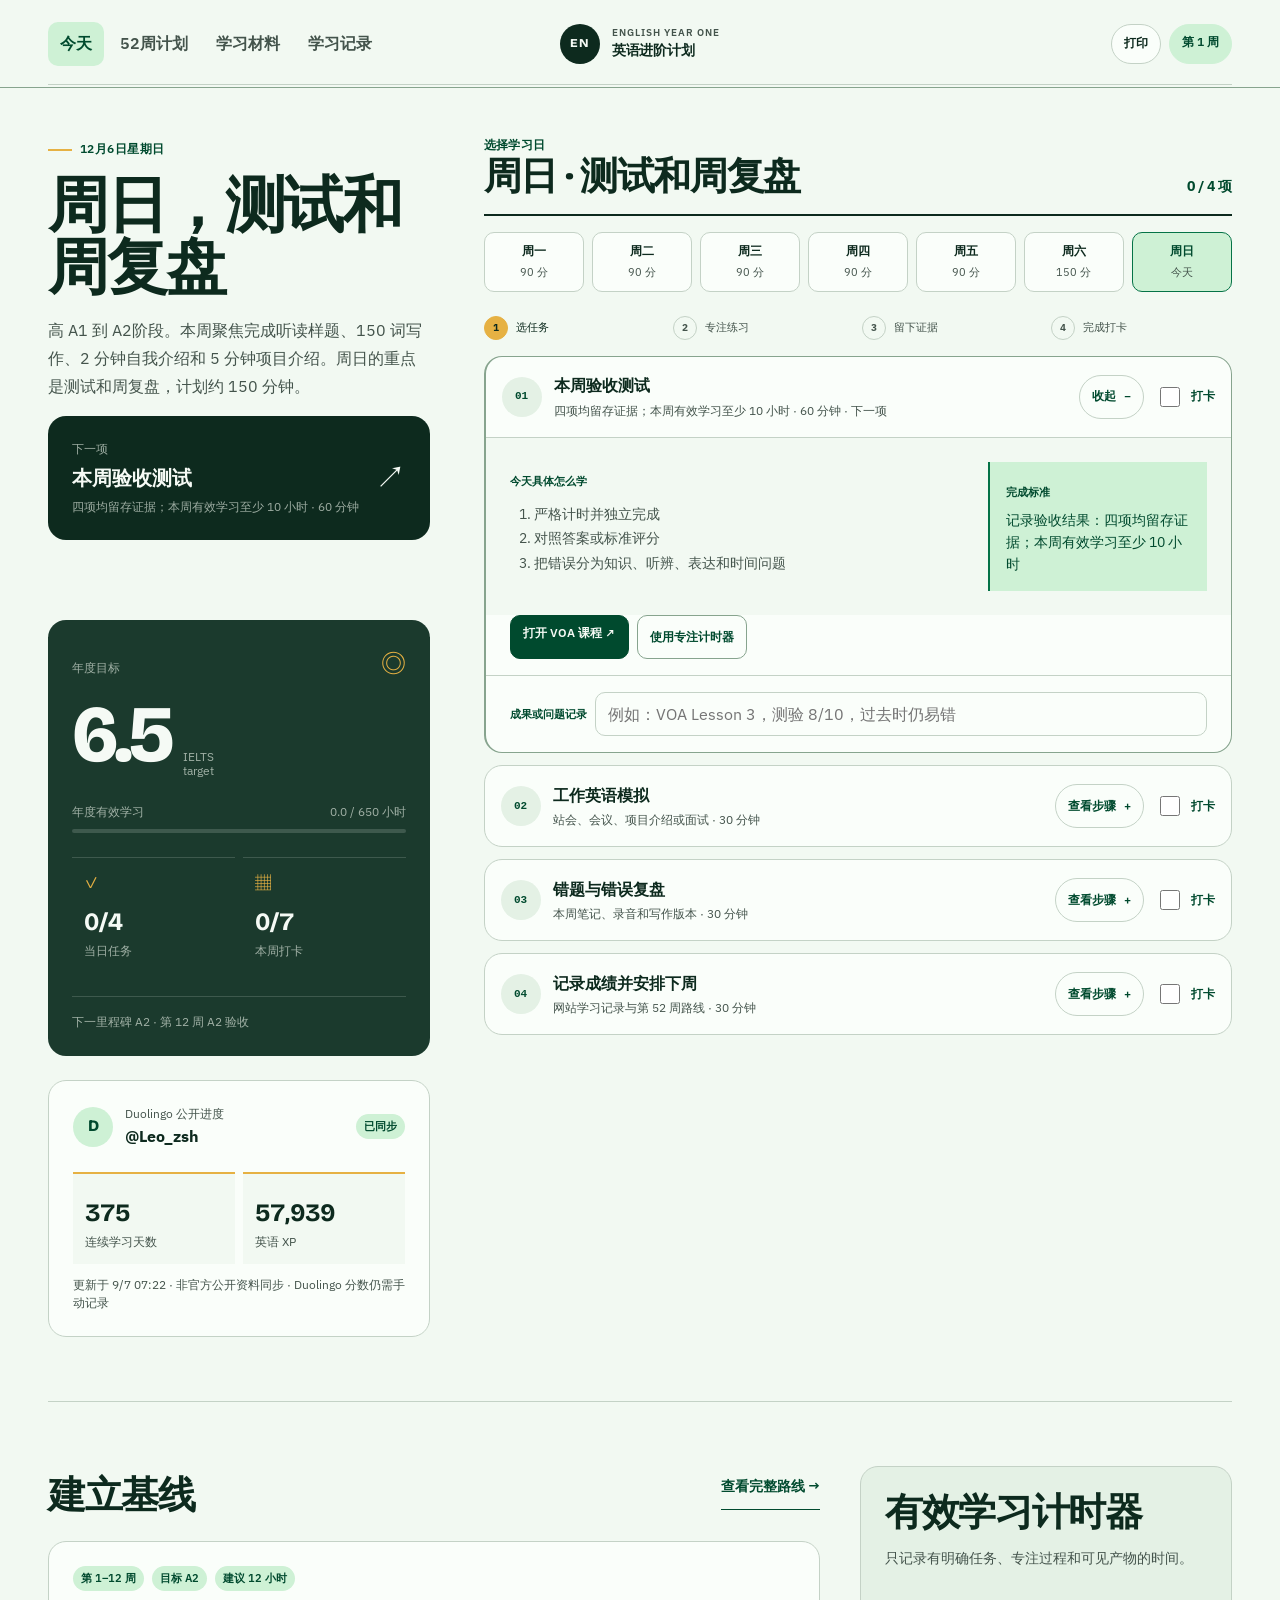
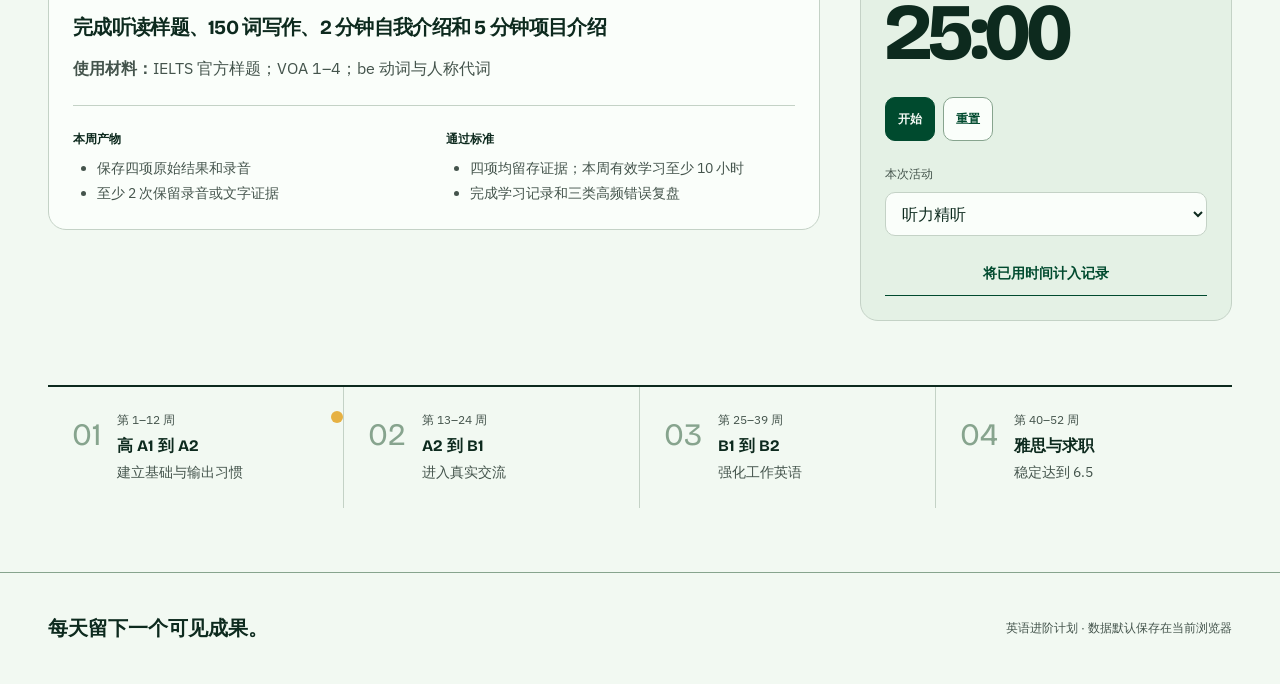
==== commit 0c3abaa0: "Redesign daily learning experience Co-Authored-By: Codex gpt-5.6-sol <noreply@openai.com>" ====
--- a/index.html
+++ b/index.html
@@ -3,13 +3,16 @@
   <head>
     <meta charset="UTF-8" />
     <meta name="viewport" content="width=device-width, initial-scale=1.0" />
-    <meta name="theme-color" content="#18333b" />
+    <meta name="theme-color" content="#24483b" />
     <meta name="description" content="从高 A1 到雅思 6.5 的 52 周英语学习与进度记录计划" />
     <meta property="og:title" content="英语进阶计划" />
     <meta property="og:description" content="一套可执行、可记录、可验收的 52 周英语学习计划" />
     <title>英语进阶计划</title>
+    <link rel="preconnect" href="https://fonts.googleapis.com" />
+    <link rel="preconnect" href="https://fonts.gstatic.com" crossorigin />
+    <link href="https://fonts.googleapis.com/css2?family=Bricolage+Grotesque:opsz,wdth,wght@12..96,75..100,400..800&family=IBM+Plex+Sans:wght@400;600&display=swap" rel="stylesheet" />
     <link rel="stylesheet" href="tokens.css" />
-    <link rel="stylesheet" href="styles.css" />
+    <link rel="stylesheet" href="garden.css" />
   </head>
   <body>
     <header class="site-header">
@@ -33,9 +36,14 @@
       <section id="view-today" class="view is-active" aria-labelledby="today-title">
         <div class="dashboard-grid">
           <div class="today-panel">
-            <p class="eyebrow">每日打卡</p>
-            <h1 id="today-title">今天的<br />专注练习</h1>
+            <p id="today-date" class="today-date"></p>
+            <h1 id="today-title">今天，继续练习。</h1>
             <p id="week-summary" class="lede"></p>
+            <button id="continue-task" class="resume-button" type="button">
+              <span>下一项</span>
+              <strong id="continue-task-title">准备今日学习</strong>
+              <small id="continue-task-meta">查看具体步骤</small>
+            </button>
           </div>
           <aside class="progress-rail" aria-label="学习进度概览">
             <section class="goal-card">
@@ -66,7 +74,7 @@
 
         <section class="daily-workspace" aria-labelledby="selected-day-target">
           <div class="daily-workspace-head">
-            <div><p class="eyebrow">01 · 选择今天</p><h2 id="selected-day-target">今日计划</h2></div>
+            <div><p class="workspace-kicker">选择学习日</p><h2 id="selected-day-target">今日计划</h2></div>
             <strong id="selected-day-progress">0 / 4 项</strong>
           </div>
           <div id="day-switcher" class="day-switcher" aria-label="选择星期"></div>
--- a/tokens.css
+++ b/tokens.css
@@ -1,56 +1,68 @@
 :root {
-  --color-paper: oklch(97% 0.012 92);
-  --color-paper-2: oklch(94% 0.018 153);
-  --color-surface: oklch(99% 0.008 92);
-  --color-ink: oklch(29% 0.045 205);
-  --color-ink-2: oklch(39% 0.035 202);
-  --color-muted: oklch(52% 0.025 198);
-  --color-rule: oklch(87% 0.018 167);
-  --color-accent: oklch(43% 0.09 174);
-  --color-accent-strong: oklch(35% 0.075 176);
-  --color-accent-soft: oklch(92% 0.048 164);
-  --color-accent-ink: oklch(99% 0.006 92);
-  --color-signal: oklch(81% 0.135 84);
-  --color-signal-soft: oklch(94% 0.06 88);
-  --color-danger: oklch(51% 0.15 27);
-  --color-danger-soft: oklch(92% 0.04 25);
-  --color-shadow: oklch(24% 0.04 200 / 0.12);
-  --color-overlay: oklch(99% 0.008 92 / 0.92);
-  --color-dark-soft: oklch(36% 0.04 203);
-  --color-dark-rule: oklch(100% 0 0 / 0.14);
-  --color-dark-muted: oklch(91% 0.01 110 / 0.68);
-  --color-focus: oklch(72% 0.16 80);
+  --color-paper: oklch(97.5% 0.012 145);
+  --color-paper-2: oklch(94.5% 0.021 148);
+  --color-surface: oklch(99.2% 0.006 145);
+  --color-ink: oklch(26% 0.042 164);
+  --color-ink-2: oklch(37% 0.033 164);
+  --color-muted: oklch(43% 0.024 164);
+  --color-rule: oklch(85% 0.023 150);
+  --color-rule-strong: oklch(69% 0.045 153);
+  --color-accent: oklch(49% 0.113 158);
+  --color-accent-strong: oklch(36% 0.083 161);
+  --color-accent-soft: oklch(92.5% 0.052 151);
+  --color-accent-ink: oklch(98% 0.008 145);
+  --color-signal: oklch(79% 0.138 82);
+  --color-signal-soft: oklch(94% 0.055 84);
+  --color-danger: oklch(52% 0.155 28);
+  --color-danger-soft: oklch(94% 0.035 28);
+  --color-shadow: oklch(25% 0.035 164 / 0.1);
+  --color-shadow-soft: oklch(25% 0.035 164 / 0.05);
+  --color-overlay: oklch(97.5% 0.012 145 / 0.94);
+  --color-dark-soft: oklch(32% 0.045 164);
+  --color-dark-rule: oklch(96% 0.01 145 / 0.16);
+  --color-dark-muted: oklch(89% 0.018 145 / 0.72);
+  --color-transparent: transparent;
+  --color-focus: oklch(36% 0.083 161);
 
-  --font-display: "Avenir Next", "PingFang SC", "Microsoft YaHei", ui-sans-serif, system-ui, sans-serif;
-  --font-body: Inter, ui-sans-serif, system-ui, -apple-system, BlinkMacSystemFont, "Segoe UI", "PingFang SC", "Microsoft YaHei", sans-serif;
-  --font-mono: "SFMono-Regular", Consolas, "Liberation Mono", monospace;
+  --font-display: "Bricolage Grotesque", "PingFang SC", "Microsoft YaHei", ui-sans-serif, sans-serif;
+  --font-body: "IBM Plex Sans", "PingFang SC", "Microsoft YaHei", ui-sans-serif, sans-serif;
+  --font-mono: "SFMono-Regular", "PingFang SC", ui-monospace, monospace;
 
-  --space-3xs: 0.25rem;
-  --space-2xs: 0.5rem;
-  --space-xs: 0.75rem;
-  --space-sm: 1rem;
-  --space-md: 1.5rem;
-  --space-lg: 2rem;
-  --space-xl: 3rem;
-  --space-2xl: 4.5rem;
-  --space-3xl: 7rem;
+  --space-3xs: 0.125rem;
+  --space-2xs: 0.25rem;
+  --space-xs: 0.5rem;
+  --space-sm: 0.75rem;
+  --space-md: 1rem;
+  --space-lg: 1.5rem;
+  --space-xl: 2.5rem;
+  --space-2xl: 4rem;
+  --space-3xl: 6rem;
 
   --text-xs: 0.75rem;
   --text-sm: 0.875rem;
-  --text-md: 1.125rem;
-  --text-lg: 1.375rem;
-  --text-xl: 1.75rem;
-  --text-2xl: 2.25rem;
-  --text-display: clamp(3rem, 6.2vw, 5.5rem);
+  --text-base: 1rem;
+  --text-md: 1.25rem;
+  --text-lg: 1.5625rem;
+  --text-xl: 1.953rem;
+  --text-2xl: 2.441rem;
+  --text-display: clamp(2.75rem, 4.8vw, 4.8rem);
 
   --ease-out: cubic-bezier(0.16, 1, 0.3, 1);
   --ease-in: cubic-bezier(0.7, 0, 0.84, 0);
   --ease-in-out: cubic-bezier(0.65, 0, 0.35, 1);
-  --dur-short: 160ms;
-  --dur-medium: 280ms;
-  --radius-input: 0.5rem;
-  --radius-card: 0.75rem;
+  --dur-micro: 120ms;
+  --dur-short: 220ms;
+  --dur-medium: 360ms;
+  --radius-input: 0.625rem;
+  --radius-card: 1.125rem;
   --radius-pill: 999px;
   --rule-thin: 1px;
   --rule-strong: 2px;
+  --page-max: 82rem;
+  --page-gutter: clamp(1rem, 4vw, 3rem);
+  --banner-height: 5.5rem;
+  --z-base: 1;
+  --z-sticky: 20;
+  --z-sticky-nav: 30;
+  --z-toast: 50;
 }
--- a/garden.css
+++ b/garden.css
@@ -0,0 +1,1196 @@
+/* Hallmark · genre: editorial · macrostructure: Feature Stack · theme: Garden · enrichment: none · nav: N6 · footer: Ft2
+ * audience: independent adult learner · use: continue and record the next concrete study task · tone: calm, focused, encouraging
+ * pre-emit critique: Philosophy 5 · Hierarchy 5 · Execution 4 · Specificity 5 · Restraint 5 · Variety 5
+ * contrast: pass (46–50) · nav: N6 · footer: Ft2 · slop: pass (51–60) · mobile: pass (36, 59, 61–69) */
+
+* { box-sizing: border-box; }
+
+html,
+body {
+  overflow-x: clip;
+}
+
+html { scroll-behavior: smooth; }
+
+body {
+  margin: 0;
+  min-height: 100vh;
+  padding-block-end: 5.5rem;
+  color: var(--color-ink);
+  background: var(--color-paper);
+  font-family: var(--font-body);
+  font-size: var(--text-base);
+  line-height: 1.55;
+}
+
+button,
+input,
+select { font: inherit; }
+
+button,
+a,
+.file-button {
+  color: inherit;
+  -webkit-tap-highlight-color: var(--color-transparent);
+}
+
+button,
+.material-card a,
+.study-task-actions a,
+.file-button { white-space: nowrap; }
+
+button:focus-visible,
+a:focus-visible,
+input:focus-visible,
+select:focus-visible,
+.file-button:focus-within {
+  outline: var(--rule-strong) solid var(--color-focus);
+  outline-offset: var(--space-2xs);
+  box-shadow: 0 0 0 var(--space-2xs) var(--color-signal);
+}
+
+button:disabled {
+  cursor: not-allowed;
+  opacity: 0.48;
+}
+
+h1,
+h2,
+h3,
+p { min-width: 0; }
+
+h1,
+h2,
+h3 {
+  margin: 0;
+  overflow-wrap: anywhere;
+  font-family: var(--font-display);
+  letter-spacing: -0.035em;
+}
+
+h1 {
+  max-width: 12ch;
+  font-size: var(--text-display);
+  font-weight: 740;
+  line-height: 1.02;
+}
+
+h2 {
+  font-size: clamp(1.6rem, 3vw, var(--text-2xl));
+  font-weight: 720;
+  line-height: 1.12;
+}
+
+h3 {
+  font-size: var(--text-md);
+  font-weight: 700;
+  line-height: 1.25;
+}
+
+.site-header {
+  position: sticky;
+  inset-block-start: 0;
+  z-index: var(--z-sticky-nav);
+  display: flex;
+  align-items: center;
+  justify-content: space-between;
+  gap: var(--space-sm);
+  min-height: var(--banner-height);
+  padding: var(--space-sm) var(--page-gutter);
+  border-block-end: var(--rule-thin) solid var(--color-rule-strong);
+  background: var(--color-overlay);
+  backdrop-filter: blur(14px);
+}
+
+.site-header::after {
+  position: absolute;
+  inset-inline: var(--page-gutter);
+  inset-block-end: var(--space-3xs);
+  height: var(--rule-thin);
+  background: var(--color-rule);
+  content: "";
+}
+
+.brand {
+  display: inline-flex;
+  align-items: center;
+  gap: var(--space-sm);
+  min-width: 0;
+  color: var(--color-ink);
+  text-decoration: none;
+}
+
+.brand-mark {
+  display: grid;
+  flex: 0 0 auto;
+  place-items: center;
+  width: 2.5rem;
+  height: 2.5rem;
+  border-radius: 50%;
+  background: var(--color-ink);
+  color: var(--color-accent-ink);
+  font-family: var(--font-display);
+  font-size: var(--text-xs);
+  font-weight: 800;
+  letter-spacing: 0.08em;
+}
+
+.brand small,
+.brand strong { display: block; }
+
+.brand small {
+  color: var(--color-muted);
+  font-size: 0.625rem;
+  font-weight: 600;
+  letter-spacing: 0.1em;
+  text-transform: uppercase;
+}
+
+.brand strong {
+  font-family: var(--font-display);
+  font-size: var(--text-sm);
+  font-weight: 720;
+  letter-spacing: -0.02em;
+}
+
+.desktop-nav { display: none; }
+
+.nav-link,
+.mobile-nav button {
+  min-height: 2.75rem;
+  padding-inline: var(--space-sm);
+  border: 0;
+  border-radius: var(--radius-input);
+  background: var(--color-transparent);
+  color: var(--color-muted);
+  font-weight: 600;
+  cursor: pointer;
+  transition: color var(--dur-short) var(--ease-out), background-color var(--dur-short) var(--ease-out), transform var(--dur-micro) var(--ease-out);
+}
+
+.nav-link.is-active,
+.mobile-nav button.is-active {
+  background: var(--color-accent-soft);
+  color: var(--color-accent-strong);
+}
+
+.header-actions {
+  display: flex;
+  align-items: center;
+  gap: var(--space-xs);
+}
+
+.icon-button { display: none; }
+
+.week-pill,
+.icon-button {
+  min-height: 2.5rem;
+  padding: var(--space-xs) var(--space-sm);
+  border: var(--rule-thin) solid var(--color-rule);
+  border-radius: var(--radius-pill);
+  background: var(--color-surface);
+  font-size: var(--text-xs);
+  font-weight: 600;
+}
+
+.icon-button { cursor: pointer; }
+
+.week-pill {
+  border-color: var(--color-accent-soft);
+  background: var(--color-accent-soft);
+  color: var(--color-accent-strong);
+}
+
+.page-shell {
+  width: min(100%, var(--page-max));
+  margin-inline: auto;
+  padding: var(--space-xl) var(--page-gutter) var(--space-2xl);
+}
+
+.view { display: none; }
+
+.view.is-active { display: block; }
+
+#view-today.is-active {
+  display: grid;
+  gap: var(--space-2xl);
+}
+
+.dashboard-grid,
+.progress-rail { display: grid; gap: var(--space-lg); }
+
+.today-panel {
+  display: grid;
+  gap: var(--space-md);
+  align-content: start;
+  padding-block: var(--space-sm) var(--space-xl);
+}
+
+.today-date,
+.workspace-kicker,
+.eyebrow {
+  margin: 0;
+  color: var(--color-accent-strong);
+  font-size: var(--text-xs);
+  font-weight: 600;
+  letter-spacing: 0.035em;
+}
+
+.eyebrow { display: none; }
+
+.today-date::before {
+  display: inline-block;
+  width: 1.5rem;
+  height: var(--rule-strong);
+  margin-inline-end: var(--space-xs);
+  background: var(--color-signal);
+  vertical-align: middle;
+  content: "";
+}
+
+.lede {
+  max-width: 65ch;
+  margin: 0;
+  color: var(--color-muted);
+  font-size: var(--text-base);
+  line-height: 1.75;
+}
+
+.resume-button {
+  display: grid;
+  grid-template-columns: 1fr auto;
+  gap: var(--space-2xs) var(--space-md);
+  width: 100%;
+  min-height: 7.5rem;
+  padding: var(--space-lg);
+  border: 0;
+  border-radius: var(--radius-card);
+  background: var(--color-ink);
+  color: var(--color-accent-ink);
+  text-align: start;
+  cursor: pointer;
+  transition: transform var(--dur-micro) var(--ease-out);
+}
+
+.resume-button::after {
+  grid-column: 2;
+  grid-row: 1 / 4;
+  align-self: center;
+  font-family: var(--font-display);
+  font-size: var(--text-xl);
+  content: "↗";
+}
+
+.resume-button span,
+.resume-button small {
+  color: var(--color-dark-muted);
+  font-size: var(--text-xs);
+}
+
+.resume-button strong {
+  overflow: hidden;
+  font-family: var(--font-display);
+  font-size: var(--text-md);
+  font-weight: 700;
+  text-overflow: ellipsis;
+  white-space: nowrap;
+}
+
+.goal-card,
+.duolingo-card {
+  min-width: 0;
+  padding: var(--space-lg);
+  border-radius: var(--radius-card);
+}
+
+.goal-card {
+  background: var(--color-dark-soft);
+  color: var(--color-accent-ink);
+}
+
+.goal-label,
+.progress-copy,
+.goal-score-row {
+  display: flex;
+  align-items: baseline;
+  justify-content: space-between;
+  gap: var(--space-sm);
+}
+
+.goal-label,
+.progress-copy {
+  color: var(--color-dark-muted);
+  font-size: var(--text-xs);
+}
+
+.target-icon { color: var(--color-signal); font-size: var(--text-lg); }
+
+.goal-score-row { justify-content: flex-start; }
+
+.goal-score {
+  margin: var(--space-md) 0 0;
+  font-family: var(--font-display);
+  font-size: clamp(3.25rem, 10vw, 5rem);
+  font-variant-numeric: tabular-nums;
+  font-weight: 760;
+  letter-spacing: -0.06em;
+  line-height: 0.9;
+}
+
+.goal-caption {
+  margin: 0;
+  color: var(--color-dark-muted);
+  font-size: var(--text-xs);
+  line-height: 1.2;
+}
+
+.progress-copy { margin-block-start: var(--space-lg); }
+
+.progress-track {
+  height: var(--space-2xs);
+  margin-block-start: var(--space-xs);
+  overflow: clip;
+  border-radius: var(--radius-pill);
+  background: var(--color-dark-rule);
+}
+
+.progress-track span {
+  display: block;
+  height: 100%;
+  border-radius: inherit;
+  background: var(--color-signal);
+  transition: transform var(--dur-medium) var(--ease-out);
+  transform-origin: left center;
+}
+
+.goal-stats,
+.duolingo-stats {
+  display: grid;
+  grid-template-columns: repeat(2, minmax(0, 1fr));
+  gap: var(--space-xs);
+  margin-block-start: var(--space-lg);
+}
+
+.goal-stats div {
+  padding: var(--space-sm);
+  border-block-start: var(--rule-thin) solid var(--color-dark-rule);
+}
+
+.goal-stats span,
+.goal-stats strong,
+.goal-stats small,
+.duolingo-stats strong,
+.duolingo-stats small { display: block; }
+
+.goal-stats span { color: var(--color-signal); }
+.goal-stats strong,
+.duolingo-stats strong {
+  margin-block-start: var(--space-xs);
+  font-family: var(--font-display);
+  font-size: var(--text-lg);
+  font-variant-numeric: tabular-nums;
+}
+
+.goal-stats small,
+.sync-time,
+.duolingo-identity small,
+.duolingo-stats small {
+  color: var(--color-muted);
+  font-size: var(--text-xs);
+}
+
+.goal-stats small { color: var(--color-dark-muted); }
+
+.milestone {
+  margin: var(--space-lg) 0 0;
+  padding-block-start: var(--space-md);
+  border-block-start: var(--rule-thin) solid var(--color-dark-rule);
+  color: var(--color-dark-muted);
+  font-size: var(--text-xs);
+}
+
+.duolingo-card {
+  border: var(--rule-thin) solid var(--color-rule);
+  background: var(--color-surface);
+}
+
+.duolingo-identity {
+  display: grid;
+  grid-template-columns: auto minmax(0, 1fr) auto;
+  gap: var(--space-sm);
+  align-items: center;
+}
+
+.duolingo-mark {
+  display: grid;
+  place-items: center;
+  width: 2.5rem;
+  height: 2.5rem;
+  border-radius: 50%;
+  background: var(--color-accent-soft);
+  color: var(--color-accent-strong);
+  font-family: var(--font-display);
+  font-weight: 800;
+}
+
+.duolingo-identity small,
+.duolingo-identity strong { display: block; }
+
+.sync-state,
+.tag {
+  padding: var(--space-2xs) var(--space-xs);
+  border-radius: var(--radius-pill);
+  background: var(--color-accent-soft);
+  color: var(--color-accent-strong);
+  font-size: 0.6875rem;
+  font-weight: 600;
+}
+
+.sync-state.is-error { background: var(--color-danger-soft); color: var(--color-danger); }
+
+.duolingo-stats div {
+  min-width: 0;
+  padding: var(--space-sm);
+  border-block-start: var(--rule-strong) solid var(--color-signal);
+  background: var(--color-paper);
+}
+
+.duolingo-stats strong {
+  overflow: hidden;
+  text-overflow: ellipsis;
+  white-space: nowrap;
+}
+
+.sync-time { margin: var(--space-sm) 0 0; line-height: 1.5; }
+
+.daily-workspace { min-width: 0; }
+
+.daily-workspace-head,
+.section-heading,
+.view-heading {
+  display: flex;
+  align-items: flex-end;
+  justify-content: space-between;
+  gap: var(--space-lg);
+}
+
+.daily-workspace-head {
+  padding-block-end: var(--space-md);
+  border-block-end: var(--rule-strong) solid var(--color-ink);
+}
+
+.daily-workspace-head strong {
+  color: var(--color-accent-strong);
+  font-size: var(--text-sm);
+  font-variant-numeric: tabular-nums;
+}
+
+.day-switcher {
+  display: grid;
+  grid-template-columns: repeat(4, minmax(0, 1fr));
+  gap: var(--space-xs);
+  margin-block-start: var(--space-md);
+}
+
+.day-button {
+  min-width: 0;
+  min-height: 3.75rem;
+  padding: var(--space-xs);
+  border: var(--rule-thin) solid var(--color-rule);
+  border-radius: var(--radius-input);
+  background: var(--color-surface);
+  cursor: pointer;
+  transition: border-color var(--dur-short) var(--ease-out), background-color var(--dur-short) var(--ease-out), transform var(--dur-micro) var(--ease-out);
+}
+
+.day-button span,
+.day-button small { display: block; }
+
+.day-button span { font-size: var(--text-xs); font-weight: 600; }
+
+.day-button small {
+  margin-block-start: var(--space-2xs);
+  overflow: hidden;
+  color: var(--color-muted);
+  font-size: 0.6875rem;
+  text-overflow: ellipsis;
+  white-space: nowrap;
+}
+
+.day-button.is-active {
+  border-color: var(--color-accent);
+  background: var(--color-accent-soft);
+  color: var(--color-accent-strong);
+}
+
+.day-button.is-done:not(.is-active) { border-block-end-color: var(--color-accent); }
+
+.workflow-guide {
+  display: grid;
+  grid-template-columns: repeat(4, minmax(0, 1fr));
+  gap: var(--space-xs);
+  margin-block: var(--space-lg) var(--space-md);
+  color: var(--color-muted);
+  font-size: 0.6875rem;
+}
+
+.workflow-guide span {
+  display: flex;
+  align-items: center;
+  gap: var(--space-xs);
+  min-width: 0;
+}
+
+.workflow-guide b {
+  display: grid;
+  flex: 0 0 auto;
+  place-items: center;
+  width: 1.5rem;
+  height: 1.5rem;
+  border: var(--rule-thin) solid var(--color-rule);
+  border-radius: 50%;
+  font-size: 0.625rem;
+}
+
+.workflow-guide i { display: none; }
+.workflow-guide .is-current { color: var(--color-ink); }
+.workflow-guide .is-current b { border-color: var(--color-signal); background: var(--color-signal); }
+
+.task-list { display: grid; gap: var(--space-sm); }
+
+.study-task {
+  min-width: 0;
+  overflow: clip;
+  border: var(--rule-thin) solid var(--color-rule);
+  border-radius: var(--radius-card);
+  background: var(--color-surface);
+  transition: border-color var(--dur-short) var(--ease-out), transform var(--dur-micro) var(--ease-out);
+}
+
+.study-task.is-next {
+  border-inline-start: var(--rule-strong) solid var(--color-signal);
+}
+
+.study-task.is-expanded { border-color: var(--color-rule-strong); }
+
+.study-task.is-done {
+  border-color: var(--color-accent-soft);
+  background: var(--color-paper-2);
+}
+
+.study-task-head {
+  display: grid;
+  grid-template-columns: 2rem minmax(0, 1fr) auto;
+  gap: var(--space-sm);
+  align-items: center;
+  min-height: 5rem;
+  padding: var(--space-md);
+}
+
+.task-index {
+  display: grid;
+  place-items: center;
+  width: 2rem;
+  height: 2rem;
+  border-radius: 50%;
+  background: var(--color-paper-2);
+  color: var(--color-accent-strong);
+  font-family: var(--font-mono);
+  font-size: 0.6875rem;
+  font-weight: 600;
+}
+
+.study-task-head strong,
+.study-task-head small { display: block; }
+
+.study-task-head strong {
+  font-family: var(--font-display);
+  font-size: var(--text-base);
+  font-weight: 700;
+}
+
+.study-task-head small {
+  margin-block-start: var(--space-2xs);
+  color: var(--color-muted);
+  font-size: var(--text-xs);
+  line-height: 1.4;
+}
+
+.task-expand {
+  grid-column: 2;
+  justify-self: start;
+  min-height: 2.75rem;
+  padding-inline: var(--space-sm);
+  border: var(--rule-thin) solid var(--color-rule);
+  border-radius: var(--radius-pill);
+  background: var(--color-transparent);
+  color: var(--color-accent-strong);
+  font-size: var(--text-xs);
+  font-weight: 600;
+  cursor: pointer;
+}
+
+.task-expand::after { margin-inline-start: var(--space-xs); content: "+"; }
+.task-expand[aria-expanded="true"]::after { content: "−"; }
+
+.task-check {
+  display: flex;
+  grid-column: 3;
+  grid-row: 1 / 3;
+  align-items: center;
+  gap: var(--space-xs);
+  color: var(--color-accent-strong);
+  font-size: var(--text-xs);
+  font-weight: 600;
+  cursor: pointer;
+}
+
+.task-check input {
+  width: 1.25rem;
+  height: 1.25rem;
+  accent-color: var(--color-accent);
+}
+
+.study-task.is-done .study-task-head strong { text-decoration: line-through; }
+.task-detail[hidden] { display: none; }
+.task-detail { animation: task-open var(--dur-medium) var(--ease-out); }
+
+@keyframes task-open {
+  from { opacity: 0; transform: translateY(-0.25rem); }
+  to { opacity: 1; transform: none; }
+}
+
+.study-task-body {
+  display: grid;
+  gap: var(--space-lg);
+  padding: var(--space-lg);
+  border-block-start: var(--rule-thin) solid var(--color-rule);
+  background: var(--color-paper);
+}
+
+.task-label,
+.task-proof span,
+.practice-prompt span,
+.task-note span {
+  color: var(--color-accent-strong);
+  font-size: 0.6875rem;
+  font-weight: 600;
+}
+
+.study-task-body ol {
+  margin: var(--space-sm) 0 0;
+  padding-inline-start: var(--space-lg);
+  color: var(--color-muted);
+  font-size: var(--text-sm);
+  line-height: 1.75;
+}
+
+.task-proof {
+  padding: var(--space-md);
+  border-inline-start: var(--rule-strong) solid var(--color-accent);
+  background: var(--color-accent-soft);
+}
+
+.task-proof p {
+  margin: var(--space-xs) 0 0;
+  color: var(--color-accent-strong);
+  font-size: var(--text-sm);
+}
+
+.practice-prompt {
+  margin-inline: var(--space-lg);
+  padding-block: var(--space-md);
+  border-block-start: var(--rule-thin) dashed var(--color-rule-strong);
+}
+
+.practice-prompt > div,
+.study-task-actions,
+.timer-actions,
+.record-actions {
+  display: flex;
+  flex-wrap: wrap;
+  align-items: center;
+  gap: var(--space-xs);
+}
+
+.practice-prompt > div { justify-content: space-between; }
+
+.practice-prompt p {
+  margin: var(--space-sm) 0 0;
+  color: var(--color-muted);
+  font-size: var(--text-sm);
+  line-height: 1.65;
+}
+
+.practice-prompt button,
+.study-task-actions a,
+.study-task-actions button,
+.primary-button,
+.secondary-button,
+.danger-button,
+.week-pass,
+.filter-button {
+  min-height: 2.75rem;
+  padding: var(--space-xs) var(--space-sm);
+  border: var(--rule-thin) solid var(--color-rule-strong);
+  border-radius: var(--radius-input);
+  background: var(--color-surface);
+  color: var(--color-accent-strong);
+  font-size: var(--text-xs);
+  font-weight: 600;
+  text-decoration: none;
+  cursor: pointer;
+  transition: transform var(--dur-micro) var(--ease-out), background-color var(--dur-short) var(--ease-out), border-color var(--dur-short) var(--ease-out);
+}
+
+.study-task-actions { padding: 0 var(--space-lg) var(--space-md); }
+
+.study-task-actions a,
+.primary-button {
+  border-color: var(--color-accent-strong);
+  background: var(--color-accent-strong);
+  color: var(--color-accent-ink);
+}
+
+.task-note {
+  display: grid;
+  gap: var(--space-xs);
+  padding: var(--space-md) var(--space-lg);
+  border-block-start: var(--rule-thin) solid var(--color-rule);
+}
+
+.task-note input,
+.field-control,
+.stacked-form input,
+.stacked-form select {
+  width: 100%;
+  min-width: 0;
+  min-height: 2.75rem;
+  padding: var(--space-xs) var(--space-sm);
+  border: var(--rule-thin) solid var(--color-rule);
+  border-radius: var(--radius-input);
+  background: var(--color-surface);
+  color: var(--color-ink);
+}
+
+.section-divider {
+  height: var(--rule-thin);
+  background: var(--color-rule);
+}
+
+.working-grid { display: grid; gap: var(--space-xl); }
+.section-heading { align-items: flex-start; }
+.section-heading h2 { margin-block-start: var(--space-xs); }
+
+.text-button {
+  min-height: 2.75rem;
+  padding: 0;
+  border: 0;
+  border-block-end: var(--rule-thin) solid currentColor;
+  background: var(--color-transparent);
+  color: var(--color-accent-strong);
+  font-size: var(--text-sm);
+  font-weight: 600;
+  cursor: pointer;
+}
+
+.focus-card,
+.timer-card,
+.form-card {
+  margin-block-start: var(--space-lg);
+  padding: var(--space-lg);
+  border: var(--rule-thin) solid var(--color-rule);
+  border-radius: var(--radius-card);
+  background: var(--color-surface);
+}
+
+.focus-meta { display: flex; flex-wrap: wrap; gap: var(--space-xs); }
+.focus-card h3 { margin-block-start: var(--space-lg); }
+.focus-card p,
+.timer-help { color: var(--color-muted); }
+
+.focus-columns,
+.rule-columns {
+  display: grid;
+  gap: var(--space-lg);
+  margin-block-start: var(--space-lg);
+  padding-block-start: var(--space-lg);
+  border-block-start: var(--rule-thin) solid var(--color-rule);
+}
+
+.focus-columns h4 { margin: 0; font-size: var(--text-xs); }
+.focus-columns ul,
+.rule-columns ul {
+  margin: var(--space-xs) 0 0;
+  padding-inline-start: var(--space-lg);
+  color: var(--color-muted);
+  font-size: var(--text-sm);
+  line-height: 1.75;
+}
+
+.timer-card { margin: 0; background: var(--color-paper-2); }
+.timer-help { font-size: var(--text-sm); }
+
+.timer-display {
+  margin: var(--space-lg) 0;
+  font-family: var(--font-display);
+  font-size: clamp(3rem, 9vw, 5rem);
+  font-variant-numeric: tabular-nums;
+  font-weight: 740;
+  letter-spacing: -0.06em;
+  line-height: 1;
+}
+
+.field-label {
+  display: block;
+  margin-block: var(--space-lg) var(--space-xs);
+  color: var(--color-muted);
+  font-size: var(--text-xs);
+}
+
+.full-width { width: 100%; margin-block-start: var(--space-md); }
+
+.stage-strip {
+  display: grid;
+  border-block-start: var(--rule-strong) solid var(--color-ink);
+}
+
+.stage-strip article {
+  position: relative;
+  display: grid;
+  grid-template-columns: auto 1fr;
+  gap: var(--space-2xs) var(--space-md);
+  padding: var(--space-lg) 0;
+  border-block-end: var(--rule-thin) solid var(--color-rule);
+}
+
+.stage-strip article:last-child { border-block-end: 0; }
+.stage-strip article > span { grid-row: 1 / 4; color: var(--color-rule-strong); font-family: var(--font-display); font-size: var(--text-xl); }
+.stage-strip small,
+.stage-strip strong,
+.stage-strip em { display: block; }
+.stage-strip small { color: var(--color-muted); font-size: var(--text-xs); }
+.stage-strip strong { font-family: var(--font-display); }
+.stage-strip em { color: var(--color-muted); font-size: var(--text-sm); font-style: normal; }
+.stage-strip article:first-child::after {
+  position: absolute;
+  inset-inline-end: 0;
+  inset-block-start: var(--space-lg);
+  width: var(--space-sm);
+  height: var(--space-sm);
+  border-radius: 50%;
+  background: var(--color-signal);
+  content: "";
+}
+
+.view-heading {
+  align-items: flex-start;
+  flex-direction: column;
+  padding-block-end: var(--space-xl);
+  border-block-end: var(--rule-strong) solid var(--color-ink);
+}
+
+.view-heading h1 { max-width: 16ch; margin-block-start: var(--space-xs); }
+
+.view-intro {
+  max-width: 55ch;
+  margin: 0;
+  color: var(--color-muted);
+}
+
+.week-jump { display: grid; gap: var(--space-xs); width: 100%; color: var(--color-muted); font-size: var(--text-xs); }
+.week-jump select { width: 100%; min-height: 2.75rem; border: var(--rule-thin) solid var(--color-rule); border-radius: var(--radius-input); background: var(--color-surface); }
+
+.filter-row { display: flex; gap: var(--space-xs); margin-block: var(--space-lg); overflow-x: auto; }
+.filter-button.is-active { border-color: var(--color-accent); background: var(--color-accent-soft); }
+
+.roadmap-list,
+.history-list { display: grid; gap: var(--space-sm); }
+
+.week-card {
+  display: grid;
+  grid-template-columns: 3.5rem minmax(0, 1fr);
+  gap: var(--space-sm);
+  padding: var(--space-lg) 0;
+  border-block-end: var(--rule-thin) solid var(--color-rule);
+}
+
+.week-number small,
+.week-number strong,
+.week-hours strong,
+.week-hours small { display: block; }
+
+.week-number small,
+.week-hours small,
+.week-main p,
+.week-goal p { color: var(--color-muted); font-size: var(--text-xs); }
+.week-number strong { font-family: var(--font-display); font-size: var(--text-xl); font-variant-numeric: tabular-nums; }
+.week-main h3 { font-size: var(--text-md); }
+.week-main p,
+.week-goal p { margin: var(--space-xs) 0 0; }
+.week-goal,
+.week-hours { grid-column: 2; }
+.week-goal strong { font-size: var(--text-xs); }
+.week-hours { display: flex; flex-wrap: wrap; align-items: center; gap: var(--space-sm); }
+.week-card.is-passed { border-block-end-color: var(--color-accent); }
+.week-card.is-passed .week-pass { border-color: var(--color-accent); background: var(--color-accent-soft); }
+
+.materials-grid {
+  display: grid;
+  gap: var(--space-md);
+  margin-block-start: var(--space-xl);
+}
+
+.material-card {
+  display: flex;
+  min-height: 18rem;
+  flex-direction: column;
+  padding: var(--space-lg);
+  border-block-start: var(--rule-strong) solid var(--color-accent);
+  background: var(--color-surface);
+}
+
+.material-index { color: var(--color-rule-strong); font-family: var(--font-display); font-size: var(--text-xl); }
+.material-card h2 { margin-block-start: var(--space-lg); font-size: var(--text-lg); }
+.material-card p,
+.material-card ul { color: var(--color-muted); font-size: var(--text-sm); }
+.material-card ul { padding-inline-start: var(--space-lg); line-height: 1.7; }
+.material-card a { margin-block-start: auto; color: var(--color-accent-strong); font-weight: 600; text-decoration-thickness: var(--rule-thin); text-underline-offset: var(--space-2xs); }
+
+.method-section,
+.history-section,
+.counting-rules {
+  margin-block-start: var(--space-2xl);
+  padding-block-start: var(--space-xl);
+  border-block-start: var(--rule-thin) solid var(--color-rule);
+}
+
+.method-section h2 { margin-block-start: var(--space-xs); }
+.method-grid { display: grid; margin-block-start: var(--space-xl); }
+.method-grid article { display: grid; grid-template-columns: 2.5rem 1fr; gap: var(--space-sm); padding-block: var(--space-lg); border-block-start: var(--rule-thin) solid var(--color-rule); }
+.method-grid span { grid-row: 1 / 3; color: var(--color-accent); font-family: var(--font-display); font-size: var(--text-lg); }
+.method-grid p { margin: 0; color: var(--color-muted); font-size: var(--text-sm); }
+
+.record-summary {
+  display: grid;
+  grid-template-columns: repeat(2, minmax(0, 1fr));
+  margin-block-start: var(--space-xl);
+  border-block-start: var(--rule-strong) solid var(--color-ink);
+}
+
+.record-summary article { padding: var(--space-lg) var(--space-sm); border-block-end: var(--rule-thin) solid var(--color-rule); }
+.record-summary small { display: block; color: var(--color-muted); font-size: var(--text-xs); }
+.record-summary strong { display: inline-block; margin-block-start: var(--space-sm); font-family: var(--font-display); font-size: var(--text-xl); font-variant-numeric: tabular-nums; }
+.record-summary span { margin-inline-start: var(--space-xs); color: var(--color-muted); font-size: var(--text-xs); }
+
+.records-layout { display: grid; gap: var(--space-md); margin-block-start: var(--space-xl); }
+.form-card { margin: 0; }
+.form-card h2 { font-size: var(--text-lg); }
+.stacked-form { display: grid; gap: var(--space-md); margin-block-start: var(--space-lg); }
+.stacked-form label { display: grid; gap: var(--space-xs); color: var(--color-muted); font-size: var(--text-xs); font-weight: 600; }
+
+.history-item {
+  display: grid;
+  grid-template-columns: minmax(0, 1fr) auto;
+  gap: var(--space-xs) var(--space-sm);
+  padding: var(--space-md) 0;
+  border-block-end: var(--rule-thin) solid var(--color-rule);
+}
+
+.history-item small { color: var(--color-muted); font-size: var(--text-xs); }
+.history-item > small:nth-child(2) { display: none; }
+.history-item > div { grid-column: 1; }
+.history-item > div strong,
+.history-item > div small { display: block; }
+.history-item > strong { grid-column: 2; grid-row: 1 / 3; align-self: center; font-variant-numeric: tabular-nums; }
+.history-item button { grid-column: 2; border: 0; background: var(--color-transparent); color: var(--color-danger); cursor: pointer; }
+
+.empty-state {
+  padding: var(--space-xl);
+  border: var(--rule-thin) dashed var(--color-rule-strong);
+  border-radius: var(--radius-card);
+  color: var(--color-muted);
+  text-align: center;
+}
+
+.counting-rules { display: grid; gap: var(--space-xl); }
+.counting-rules h2 { margin-block-start: var(--space-xs); }
+.rule-columns { margin: 0; padding: 0; border: 0; }
+.rule-columns article { padding: var(--space-lg); background: var(--color-paper-2); }
+
+.danger-button { border-color: var(--color-danger); color: var(--color-danger); }
+.file-button { display: inline-grid; place-items: center; }
+.file-button input { display: none; }
+
+.site-footer {
+  display: flex;
+  align-items: flex-start;
+  flex-direction: column;
+  gap: var(--space-sm);
+  width: min(100%, var(--page-max));
+  margin-inline: auto;
+  padding: var(--space-xl) var(--page-gutter);
+  border-block-start: var(--rule-thin) solid var(--color-rule-strong);
+}
+
+.site-footer strong { font-family: var(--font-display); font-size: var(--text-md); }
+.site-footer span { color: var(--color-muted); font-size: var(--text-xs); }
+
+.mobile-nav {
+  position: fixed;
+  inset-inline: var(--space-sm);
+  inset-block-end: var(--space-sm);
+  z-index: var(--z-sticky-nav);
+  display: grid;
+  grid-template-columns: repeat(4, minmax(0, 1fr));
+  padding: var(--space-2xs);
+  border: var(--rule-thin) solid var(--color-rule);
+  border-radius: var(--radius-card);
+  background: var(--color-overlay);
+  box-shadow: 0 var(--space-sm) var(--space-xl) var(--color-shadow);
+  backdrop-filter: blur(14px);
+}
+
+.mobile-nav button { min-width: 0; padding-inline: var(--space-xs); font-size: var(--text-xs); }
+
+.toast {
+  position: fixed;
+  inset-inline: var(--space-md);
+  inset-block-end: 5.5rem;
+  z-index: var(--z-toast);
+  padding: var(--space-sm) var(--space-md);
+  border-radius: var(--radius-input);
+  background: var(--color-ink);
+  color: var(--color-accent-ink);
+  font-size: var(--text-sm);
+  opacity: 0;
+  transform: translateY(var(--space-xs));
+  pointer-events: none;
+  transition: opacity var(--dur-short) var(--ease-out), transform var(--dur-short) var(--ease-out);
+}
+
+.toast.is-visible { opacity: 1; transform: none; }
+
+@media (hover: hover) and (pointer: fine) {
+  .nav-link:hover,
+  .mobile-nav button:hover,
+  .task-expand:hover,
+  .secondary-button:hover,
+  .filter-button:hover,
+  .week-pass:hover { background: var(--color-accent-soft); color: var(--color-accent-strong); }
+
+  .icon-button:hover,
+  .danger-button:hover,
+  .practice-prompt button:hover,
+  .study-task-actions button:hover,
+  .text-button:hover,
+  .material-card a:hover { color: var(--color-accent); }
+
+  input:hover,
+  select:hover { border-color: var(--color-rule-strong); }
+
+  .resume-button:hover,
+  .day-button:hover,
+  .study-task:hover,
+  .primary-button:hover,
+  .study-task-actions a:hover { transform: translateY(-0.125rem); }
+}
+
+button:active,
+a:active { transform: translateY(var(--space-3xs)); }
+
+@media (min-width: 40rem) {
+  .progress-rail { grid-template-columns: repeat(2, minmax(0, 1fr)); }
+  .day-switcher { grid-template-columns: repeat(7, minmax(0, 1fr)); }
+  .study-task-head { grid-template-columns: 2.5rem minmax(0, 1fr) auto auto; }
+  .task-index { width: 2.5rem; height: 2.5rem; }
+  .task-expand { grid-column: 3; justify-self: auto; }
+  .task-check { grid-column: 4; grid-row: 1; }
+  .study-task-body { grid-template-columns: minmax(0, 1.35fr) minmax(12rem, 0.65fr); }
+  .task-note { grid-template-columns: auto minmax(0, 1fr); align-items: center; }
+  .focus-columns,
+  .rule-columns { grid-template-columns: repeat(2, minmax(0, 1fr)); }
+  .stage-strip { grid-template-columns: repeat(2, minmax(0, 1fr)); }
+  .stage-strip article { padding-inline: var(--space-lg); border-inline-end: var(--rule-thin) solid var(--color-rule); }
+  .stage-strip article:nth-child(2n) { border-inline-end: 0; }
+  .materials-grid { grid-template-columns: repeat(2, minmax(0, 1fr)); }
+  .method-grid { grid-template-columns: repeat(2, minmax(0, 1fr)); column-gap: var(--space-xl); }
+  .record-summary { grid-template-columns: repeat(4, minmax(0, 1fr)); }
+  .records-layout { grid-template-columns: repeat(2, minmax(0, 1fr)); }
+  .history-item { grid-template-columns: 6rem 6rem minmax(0, 1fr) auto 2rem; align-items: center; }
+  .history-item > small:nth-child(2) { display: block; }
+  .history-item > div { grid-column: 3; }
+  .history-item > strong { grid-column: 4; grid-row: 1; }
+  .history-item button { grid-column: 5; grid-row: 1; }
+  .toast { inset-inline: auto var(--space-lg); inset-block-end: var(--space-lg); max-width: 22rem; }
+}
+
+@media (min-width: 64rem) {
+  body { padding-block-end: 0; }
+  .site-header { display: grid; grid-template-columns: minmax(19rem, 1fr) auto minmax(19rem, 1fr); }
+  .brand { grid-column: 2; grid-row: 1; justify-self: center; }
+  .desktop-nav { display: flex; grid-column: 1; grid-row: 1; gap: var(--space-2xs); justify-content: flex-start; }
+  .header-actions { justify-content: flex-end; }
+  .icon-button { display: inline-grid; place-items: center; }
+  .mobile-nav { display: none; }
+  #view-today.is-active { grid-template-columns: minmax(18rem, 0.72fr) minmax(0, 1.45fr); column-gap: clamp(var(--space-xl), 5vw, var(--space-3xl)); align-items: start; }
+  .dashboard-grid { position: sticky; inset-block-start: calc(var(--banner-height) + var(--space-xl)); gap: var(--space-xl); }
+  .progress-rail { grid-template-columns: 1fr; }
+  .daily-workspace { padding-block-start: var(--space-xs); }
+  .section-divider,
+  .working-grid,
+  .stage-strip { grid-column: 1 / -1; }
+  .working-grid { grid-template-columns: minmax(0, 1.35fr) minmax(18rem, 0.65fr); }
+  .stage-strip { grid-template-columns: repeat(4, minmax(0, 1fr)); }
+  .stage-strip article { border-block-end: 0; }
+  .stage-strip article:nth-child(2n) { border-inline-end: var(--rule-thin) solid var(--color-rule); }
+  .stage-strip article:last-child { border-inline-end: 0; }
+  .view-heading { align-items: flex-end; flex-direction: row; }
+  .view-intro { text-align: end; }
+  .week-jump { width: auto; min-width: 18rem; }
+  .week-card { grid-template-columns: 4rem minmax(0, 1.3fr) minmax(14rem, 0.75fr) auto; align-items: center; }
+  .week-goal,
+  .week-hours { grid-column: auto; }
+  .materials-grid { grid-template-columns: repeat(3, minmax(0, 1fr)); }
+  .counting-rules { grid-template-columns: 0.65fr 1.35fr; }
+  .site-footer { align-items: center; justify-content: space-between; flex-direction: row; }
+}
+
+@media (prefers-reduced-motion: reduce) {
+  html { scroll-behavior: auto; }
+  *,
+  *::before,
+  *::after {
+    animation-duration: var(--dur-micro) !important;
+    animation-iteration-count: 1 !important;
+    transition-duration: var(--dur-micro) !important;
+  }
+  .task-detail { animation: none; }
+}
+
+@media print {
+  body { padding: 0; background: var(--color-surface); }
+  .site-header,
+  .mobile-nav,
+  .resume-button,
+  .timer-card,
+  .record-actions,
+  .danger-button,
+  .filter-row,
+  .week-jump,
+  .week-pass,
+  .toast { display: none !important; }
+  .page-shell { width: 100%; padding: 0; }
+  .view { display: block !important; page-break-after: always; }
+  #view-today.is-active { display: block; }
+  .dashboard-grid { position: static; }
+  .study-task,
+  .goal-card,
+  .focus-card,
+  .week-card,
+  .material-card,
+  .form-card { break-inside: avoid; }
+  .goal-card { color: var(--color-accent-ink); print-color-adjust: exact; }
+  .records-layout,
+  .history-section { display: none; }
+}
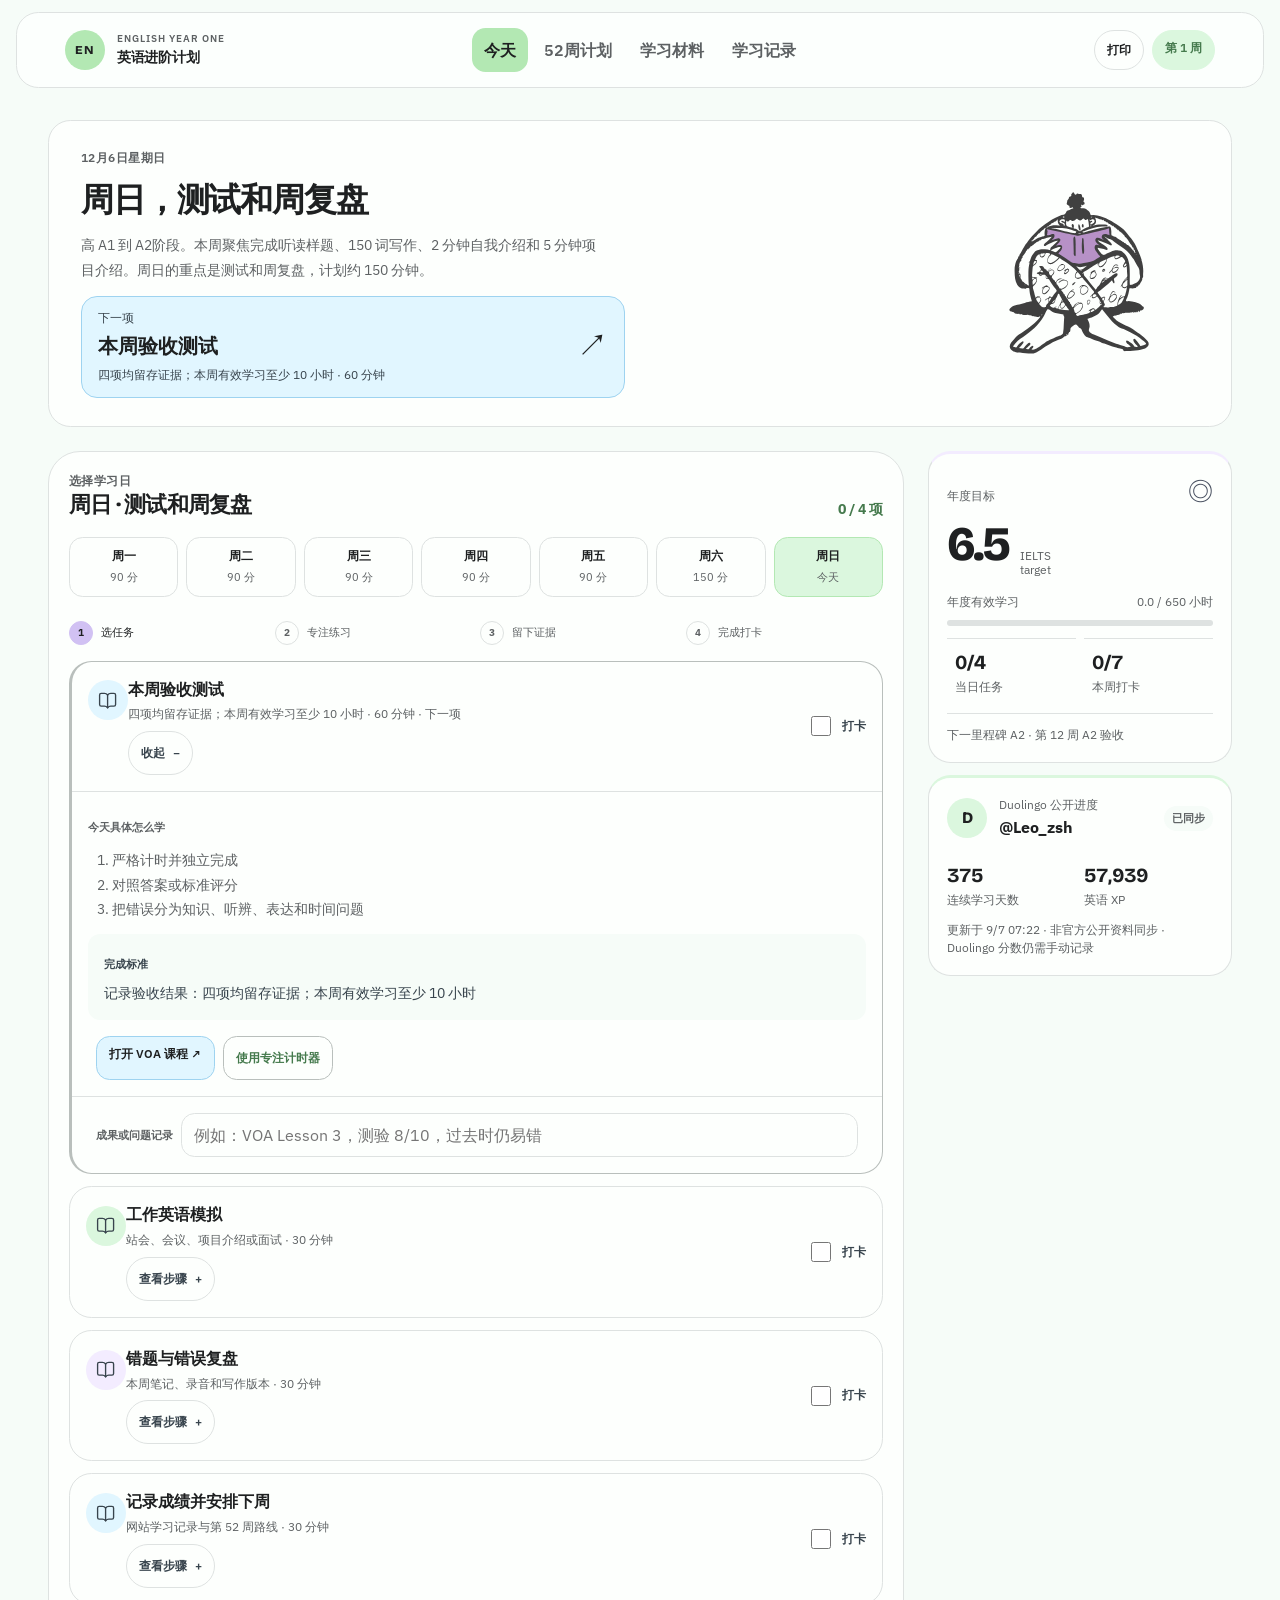
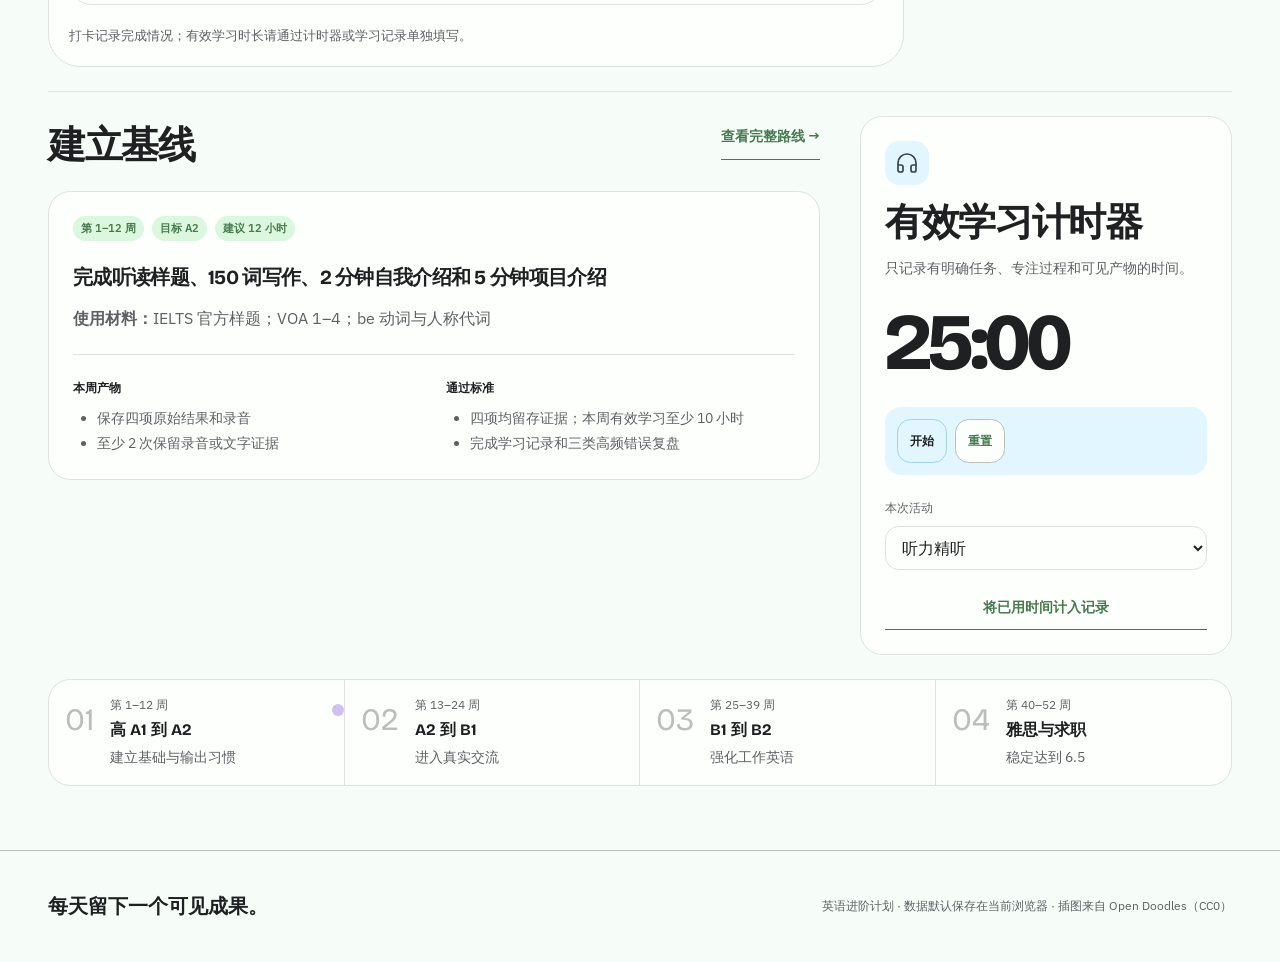
==== commit 5a4b8358: "Refine learning dashboard interactions Co-Authored-By: Codex gpt-5.6-sol <noreply@openai.com>" ====
--- a/index.html
+++ b/index.html
@@ -3,7 +3,7 @@
   <head>
     <meta charset="UTF-8" />
     <meta name="viewport" content="width=device-width, initial-scale=1.0" />
-    <meta name="theme-color" content="#24483b" />
+    <meta name="theme-color" content="#f5faf7" />
     <meta name="description" content="从高 A1 到雅思 6.5 的 52 周英语学习与进度记录计划" />
     <meta property="og:title" content="英语进阶计划" />
     <meta property="og:description" content="一套可执行、可记录、可验收的 52 周英语学习计划" />
@@ -44,13 +44,14 @@
               <strong id="continue-task-title">准备今日学习</strong>
               <small id="continue-task-meta">查看具体步骤</small>
             </button>
+            <img class="study-illustration" src="assets/reading.svg" width="1024" height="768" alt="" aria-hidden="true" />
           </div>
           <aside class="progress-rail" aria-label="学习进度概览">
             <section class="goal-card">
               <div class="goal-label"><span>年度目标</span><span class="target-icon" aria-hidden="true">◎</span></div>
               <div class="goal-score-row"><p class="goal-score">6.5</p><p class="goal-caption">IELTS<br />target</p></div>
               <div class="progress-copy"><span>年度有效学习</span><span id="hours-copy">0 / 650 小时</span></div>
-              <div class="progress-track"><span id="hours-progress"></span></div>
+              <div class="progress-track" role="progressbar" aria-label="年度有效学习" aria-valuemin="0" aria-valuemax="650" aria-valuenow="0"><span id="hours-progress"></span></div>
               <div class="goal-stats">
                 <div><span aria-hidden="true">✓</span><strong id="today-completed">0/4</strong><small>当日任务</small></div>
                 <div><span aria-hidden="true">▦</span><strong id="checked-days">0/7</strong><small>本周打卡</small></div>
@@ -82,6 +83,7 @@
             <span class="is-current"><b>1</b>选任务</span><i aria-hidden="true"></i><span><b>2</b>专注练习</span><i aria-hidden="true"></i><span><b>3</b>留下证据</span><i aria-hidden="true"></i><span><b>4</b>完成打卡</span>
           </div>
           <div id="today-tasks" class="task-list"></div>
+          <p class="daily-help">打卡记录完成情况；有效学习时长请通过计时器或学习记录单独填写。</p>
         </section>
 
         <div class="section-divider"></div>
@@ -115,10 +117,13 @@
       <section id="view-roadmap" class="view" aria-labelledby="roadmap-title">
         <div class="view-heading">
           <div><p class="eyebrow">完整路线</p><h1 id="roadmap-title">52周学习计划</h1></div>
-          <div class="week-jump"><label for="week-select">跳转到</label><select id="week-select"></select></div>
-        </div>
+          <div class="week-jump"><label for="week-select">选择学习周并进入每日安排</label><select id="week-select"></select></div>
+        </div>
+        <section class="journey-banner" aria-label="学习路线概览"><div><p class="workspace-kicker">你的英语成长路线</p><h2 id="journey-title"></h2><p id="journey-copy"></p><button id="locate-week" class="secondary-button">定位本周</button></div><img src="assets/plant.svg" width="1024" height="768" alt="" aria-hidden="true" /></section>
         <div id="phase-filters" class="filter-row" aria-label="阶段筛选"></div>
+        <nav id="roadmap-pagination-top" class="pagination" aria-label="学习计划顶部分页"></nav>
         <div id="roadmap-list" class="roadmap-list"></div>
+        <nav id="roadmap-pagination" class="pagination" aria-label="学习计划分页"></nav>
       </section>
 
       <section id="view-materials" class="view" aria-labelledby="materials-title">
@@ -126,6 +131,23 @@
           <div><p class="eyebrow">固定工具栈</p><h1 id="materials-title">全年学习材料</h1></div>
           <p class="view-intro">尽量使用同一组平台。每项材料都对应明确训练动作，避免只收藏不练习。</p>
         </div>
+        <label class="material-search">查找学习材料<input id="material-search" class="field-control" type="search" placeholder="搜索平台、技能或剧名，例如：口语、The Office" /></label>
+        <p class="resource-help">材料在原网站打开；回到这里记录成果和有效学习时间。</p>
+        <details class="add-material" id="add-material-panel">
+          <summary>添加自己的学习材料</summary>
+          <p>添加后会出现在当前浏览器的材料库中，并包含在导出备份里。</p>
+          <form id="material-form" class="stacked-form">
+            <label>材料名称<input id="material-name" type="text" maxlength="80" placeholder="例如：English Pod · Business Meetings" required /></label>
+            <label>训练用途<input id="material-use" type="text" maxlength="80" placeholder="例如：会议表达与听力" required /></label>
+            <label>适用阶段<input id="material-phase" type="text" maxlength="50" placeholder="例如：第 13–24 周，或全年" value="全年" /></label>
+            <label>训练类型<select id="material-category"><option>听力</option><option>口语</option><option>阅读与语法</option><option>考试</option><option>影视</option></select></label>
+            <label class="material-url-field">材料链接<input id="material-url" type="url" maxlength="500" placeholder="https://…" required /></label>
+            <label class="material-notes-field">练习要点<textarea id="material-notes" rows="3" maxlength="300" placeholder="每行一条，例如：\n每次精听 3–5 分钟\n记录 5 个可复用表达"></textarea></label>
+            <button class="primary-button" type="submit">加入材料库</button>
+          </form>
+        </details>
+        <div id="material-filters" class="filter-row" aria-label="按训练类型筛选"></div>
+        <p id="material-results" class="result-count" role="status"></p>
         <div id="materials-grid" class="materials-grid"></div>
         <section class="method-section">
           <p class="eyebrow">训练方法</p><h2>同一份材料完成输入和输出闭环</h2>
@@ -141,17 +163,17 @@
       <section id="view-records" class="view" aria-labelledby="records-title">
         <div class="view-heading">
           <div><p class="eyebrow">可审计进度</p><h1 id="records-title">学习记录</h1></div>
-          <div class="record-actions"><button id="export-button" class="secondary-button">导出备份</button><label class="secondary-button file-button">导入备份<input id="import-input" type="file" accept="application/json" /></label></div>
+          <div class="record-actions"><button class="primary-button" data-open-form="log-form">记一笔</button><button class="secondary-button" data-open-form="score-form">记录测评</button><button id="export-button" class="secondary-button">导出备份</button><label class="secondary-button file-button">导入备份<input id="import-input" type="file" accept="application/json" /></label></div>
         </div>
         <div class="record-summary">
           <article><small>累计有效学习</small><strong id="record-total-hours">0</strong><span>小时</span></article>
           <article><small>累计实际开口</small><strong id="record-speaking-minutes">0</strong><span>分钟</span></article>
           <article><small>最近 IELTS 模考</small><strong id="record-ielts">—</strong><span>总分</span></article>
-          <article><small>当前 Duolingo</small><strong id="record-duolingo">27</strong><span>分</span></article>
+          <article><small>Duolingo 分数 · 手动记录</small><strong id="record-duolingo">27</strong><span>分</span></article>
         </div>
         <div class="records-layout">
-          <section class="form-card" aria-labelledby="log-form-title">
-            <h2 id="log-form-title">添加学习记录</h2>
+          <details class="form-card">
+            <summary id="log-form-title">添加学习记录</summary>
             <form id="log-form" class="stacked-form">
               <label>日期<input id="log-date" type="date" required /></label>
               <label>技能<select id="log-skill"><option>听力</option><option>口语</option><option>阅读</option><option>写作</option><option>语法词汇</option><option>模考复盘</option></select></label>
@@ -161,9 +183,9 @@
               <label>主要问题<input id="log-note" type="text" placeholder="例如 连读、过去时、冠词" /></label>
               <button class="primary-button" type="submit">保存记录</button>
             </form>
-          </section>
-          <section class="form-card" aria-labelledby="score-form-title">
-            <h2 id="score-form-title">添加测评成绩</h2>
+          </details>
+          <details class="form-card">
+            <summary id="score-form-title">添加测评成绩</summary>
             <form id="score-form" class="stacked-form">
               <label>日期<input id="score-date" type="date" required /></label>
               <label>测评类型<select id="score-type"><option>IELTS 模考</option><option>Duolingo</option><option>阶段验收</option></select></label>
@@ -172,11 +194,12 @@
               <label>下阶段重点<input id="score-note" type="text" placeholder="例如 写作论证和口语流利度" /></label>
               <button class="primary-button" type="submit">保存成绩</button>
             </form>
-          </section>
+          </details>
         </div>
         <section class="history-section">
-          <div class="section-heading"><div><p class="eyebrow">最近记录</p><h2>学习证据</h2></div><button id="clear-data" class="danger-button">清空所有本地数据</button></div>
+          <div class="section-heading"><h2>学习足迹</h2><label class="history-filter">记录类型<select id="history-filter" class="field-control"><option value="all">全部记录</option><option value="学习">学习记录</option><option value="测评">测评成绩</option></select></label></div>
           <div id="history-list" class="history-list"></div>
+          <nav id="history-pagination" class="pagination" aria-label="学习记录分页"></nav>
         </section>
         <section class="counting-rules">
           <div><p class="eyebrow">计时标准</p><h2>什么算有效学习</h2></div>
@@ -185,9 +208,10 @@
             <article><h3>不计入</h3><ul><li>后台播放或边刷手机边看</li><li>只看中文字幕的影视内容</li><li>寻找资料和整理文件</li><li>重复完成已经完全掌握的简单题</li><li>没有任务、产物或反馈的浏览</li></ul></article>
           </div>
         </section>
+        <details class="data-management"><summary>数据管理</summary><p>数据保存在当前浏览器，建议定期导出备份。</p><button id="clear-data" class="danger-button">清空所有本地数据</button></details>
       </section>
     </main>
-    <footer class="site-footer"><strong>每天留下一个可见成果。</strong><span>英语进阶计划 · 数据默认保存在当前浏览器</span></footer>
+    <footer class="site-footer"><strong>每天留下一个可见成果。</strong><span>英语进阶计划 · 数据默认保存在当前浏览器 · 插图来自 Open Doodles（CC0）</span></footer>
     <nav class="mobile-nav" aria-label="移动端导航"><button class="is-active" data-view="today">今天</button><button data-view="roadmap">计划</button><button data-view="materials">材料</button><button data-view="records">记录</button></nav>
     <div id="toast" class="toast" role="status" aria-live="polite"></div>
     <script src="plan-data.js"></script><script src="app.js"></script>
--- a/tokens.css
+++ b/tokens.css
@@ -1,28 +1,32 @@
 :root {
-  --color-paper: oklch(97.5% 0.012 145);
-  --color-paper-2: oklch(94.5% 0.021 148);
-  --color-surface: oklch(99.2% 0.006 145);
-  --color-ink: oklch(26% 0.042 164);
-  --color-ink-2: oklch(37% 0.033 164);
-  --color-muted: oklch(43% 0.024 164);
-  --color-rule: oklch(85% 0.023 150);
-  --color-rule-strong: oklch(69% 0.045 153);
-  --color-accent: oklch(49% 0.113 158);
-  --color-accent-strong: oklch(36% 0.083 161);
-  --color-accent-soft: oklch(92.5% 0.052 151);
-  --color-accent-ink: oklch(98% 0.008 145);
-  --color-signal: oklch(79% 0.138 82);
-  --color-signal-soft: oklch(94% 0.055 84);
+  --color-paper: oklch(98.6% 0.008 155);
+  --color-paper-2: oklch(96.8% 0.024 151);
+  --color-surface: oklch(99.7% 0.003 155);
+  --color-ink: oklch(24% 0.004 240);
+  --color-ink-2: oklch(38% 0.022 238);
+  --color-muted: oklch(49% 0.006 238);
+  --color-rule: oklch(91% 0.005 170);
+  --color-rule-strong: oklch(80% 0.008 165);
+  --color-accent: oklch(88% 0.09 145);
+  --color-accent-strong: oklch(53% 0.09 148);
+  --color-accent-deep: oklch(31% 0.028 238);
+  --color-accent-soft: oklch(95% 0.045 148);
+  --color-accent-wash: oklch(97.4% 0.029 150);
+  --color-accent-ink: oklch(99% 0.006 155);
+  --color-signal: oklch(84% 0.072 300);
+  --color-signal-soft: oklch(95.5% 0.034 300);
+  --color-sky: oklch(84% 0.068 232);
+  --color-sky-soft: oklch(96% 0.027 232);
   --color-danger: oklch(52% 0.155 28);
   --color-danger-soft: oklch(94% 0.035 28);
-  --color-shadow: oklch(25% 0.035 164 / 0.1);
-  --color-shadow-soft: oklch(25% 0.035 164 / 0.05);
-  --color-overlay: oklch(97.5% 0.012 145 / 0.94);
-  --color-dark-soft: oklch(32% 0.045 164);
-  --color-dark-rule: oklch(96% 0.01 145 / 0.16);
-  --color-dark-muted: oklch(89% 0.018 145 / 0.72);
+  --color-shadow: oklch(36% 0.025 240 / 0.11);
+  --color-shadow-soft: oklch(36% 0.02 240 / 0.055);
+  --color-overlay: oklch(99.7% 0.004 150 / 0.94);
+  --color-dark-soft: oklch(93.5% 0.045 299);
+  --color-dark-rule: oklch(74% 0.045 298 / 0.42);
+  --color-dark-muted: oklch(43% 0.028 265);
   --color-transparent: transparent;
-  --color-focus: oklch(36% 0.083 161);
+  --color-focus: oklch(48% 0.085 232);
 
   --font-display: "Bricolage Grotesque", "PingFang SC", "Microsoft YaHei", ui-sans-serif, sans-serif;
   --font-body: "IBM Plex Sans", "PingFang SC", "Microsoft YaHei", ui-sans-serif, sans-serif;
@@ -53,8 +57,9 @@
   --dur-micro: 120ms;
   --dur-short: 220ms;
   --dur-medium: 360ms;
-  --radius-input: 0.625rem;
-  --radius-card: 1.125rem;
+  --radius-input: 0.85rem;
+  --radius-card: 1.4rem;
+  --radius-hero: 2rem;
   --radius-pill: 999px;
   --rule-thin: 1px;
   --rule-strong: 2px;
--- a/garden.css
+++ b/garden.css
@@ -1,7 +1,7 @@
-/* Hallmark · genre: editorial · macrostructure: Feature Stack · theme: Garden · enrichment: none · nav: N6 · footer: Ft2
- * audience: independent adult learner · use: continue and record the next concrete study task · tone: calm, focused, encouraging
- * pre-emit critique: Philosophy 5 · Hierarchy 5 · Execution 4 · Specificity 5 · Restraint 5 · Variety 5
- * contrast: pass (46–50) · nav: N6 · footer: Ft2 · slop: pass (51–60) · mobile: pass (36, 59, 61–69) */
+/* Hallmark · genre: playful · macrostructure: Split Studio · theme: custom (Spring Classroom) · enrichment: CC0 illustration · nav: N5 · footer: Ft2
+ * audience: independent adult learner · use: continue and record the next concrete study task · tone: fresh, clear, encouraging
+ * pre-emit critique: Philosophy 5 · Hierarchy 5 · Execution 4 · Specificity 5 · Restraint 4 · Variety 5
+ * contrast: pass (46–50) · nav: N5 · footer: Ft2 · slop: pass (51–60) · mobile: pass (36, 59, 61–69) */
 
 * { box-sizing: border-box; }
 
@@ -89,26 +89,22 @@
 
 .site-header {
   position: sticky;
-  inset-block-start: 0;
+  inset-block-start: var(--space-sm);
   z-index: var(--z-sticky-nav);
   display: flex;
   align-items: center;
   justify-content: space-between;
   gap: var(--space-sm);
-  min-height: var(--banner-height);
+  width: calc(100% - 2 * var(--space-md));
+  min-height: calc(var(--banner-height) - var(--space-sm));
+  margin: var(--space-sm) auto 0;
   padding: var(--space-sm) var(--page-gutter);
-  border-block-end: var(--rule-thin) solid var(--color-rule-strong);
+  border: var(--rule-thin) solid var(--color-rule);
+  border-block-end-width: var(--rule-strong);
+  border-radius: var(--radius-card);
   background: var(--color-overlay);
+  box-shadow: 0 var(--space-2xs) 0 var(--color-rule);
   backdrop-filter: blur(14px);
-}
-
-.site-header::after {
-  position: absolute;
-  inset-inline: var(--page-gutter);
-  inset-block-end: var(--space-3xs);
-  height: var(--rule-thin);
-  background: var(--color-rule);
-  content: "";
 }
 
 .brand {
@@ -127,8 +123,8 @@
   width: 2.5rem;
   height: 2.5rem;
   border-radius: 50%;
-  background: var(--color-ink);
-  color: var(--color-accent-ink);
+  background: var(--color-accent);
+  color: var(--color-ink);
   font-family: var(--font-display);
   font-size: var(--text-xs);
   font-weight: 800;
@@ -170,8 +166,8 @@
 
 .nav-link.is-active,
 .mobile-nav button.is-active {
-  background: var(--color-accent-soft);
-  color: var(--color-accent-strong);
+  background: var(--color-accent);
+  color: var(--color-ink);
 }
 
 .header-actions {
@@ -219,11 +215,39 @@
 .dashboard-grid,
 .progress-rail { display: grid; gap: var(--space-lg); }
 
+.dashboard-grid {
+  overflow: clip;
+  padding: var(--space-lg);
+  border: var(--rule-thin) solid var(--color-rule);
+  border-block-end-width: var(--rule-strong);
+  border-radius: var(--radius-hero);
+  background: var(--color-accent-wash);
+  box-shadow: 0 var(--space-2xs) 0 var(--color-rule);
+}
+
 .today-panel {
+  position: relative;
   display: grid;
   gap: var(--space-md);
   align-content: start;
-  padding-block: var(--space-sm) var(--space-xl);
+  min-height: 25rem;
+  padding: var(--space-lg);
+  overflow: clip;
+}
+
+.today-panel h1,
+.today-panel .lede,
+.today-panel .resume-button { position: relative; z-index: var(--z-base); }
+
+.study-illustration {
+  position: absolute;
+  inset-inline-end: -4rem;
+  inset-block-end: -1.5rem;
+  width: min(53%, 25rem);
+  height: auto;
+  opacity: 0.68;
+  filter: hue-rotate(300deg) saturate(0.5);
+  pointer-events: none;
 }
 
 .today-date,
@@ -260,13 +284,14 @@
   display: grid;
   grid-template-columns: 1fr auto;
   gap: var(--space-2xs) var(--space-md);
-  width: 100%;
+  width: min(100%, 28rem);
   min-height: 7.5rem;
   padding: var(--space-lg);
-  border: 0;
+  border: var(--rule-strong) solid var(--color-rule-strong);
+  border-block-end-width: 0.28rem;
   border-radius: var(--radius-card);
-  background: var(--color-ink);
-  color: var(--color-accent-ink);
+  background: var(--color-accent);
+  color: var(--color-ink);
   text-align: start;
   cursor: pointer;
   transition: transform var(--dur-micro) var(--ease-out);
@@ -283,7 +308,7 @@
 
 .resume-button span,
 .resume-button small {
-  color: var(--color-dark-muted);
+  color: var(--color-ink-2);
   font-size: var(--text-xs);
 }
 
@@ -301,11 +326,15 @@
   min-width: 0;
   padding: var(--space-lg);
   border-radius: var(--radius-card);
+  border-block-end-width: var(--rule-strong);
+  box-shadow: 0 var(--space-2xs) 0 var(--color-rule);
 }
 
 .goal-card {
+  border: var(--rule-thin) solid var(--color-signal);
+  border-block-end-width: var(--rule-strong);
   background: var(--color-dark-soft);
-  color: var(--color-accent-ink);
+  color: var(--color-ink);
 }
 
 .goal-label,
@@ -323,7 +352,7 @@
   font-size: var(--text-xs);
 }
 
-.target-icon { color: var(--color-signal); font-size: var(--text-lg); }
+.target-icon { color: var(--color-dark-muted); font-size: var(--text-lg); }
 
 .goal-score-row { justify-content: flex-start; }
 
@@ -351,14 +380,14 @@
   margin-block-start: var(--space-xs);
   overflow: clip;
   border-radius: var(--radius-pill);
-  background: var(--color-dark-rule);
+  background: var(--color-signal);
 }
 
 .progress-track span {
   display: block;
   height: 100%;
   border-radius: inherit;
-  background: var(--color-signal);
+  background: var(--color-accent-strong);
   transition: transform var(--dur-medium) var(--ease-out);
   transform-origin: left center;
 }
@@ -382,7 +411,7 @@
 .duolingo-stats strong,
 .duolingo-stats small { display: block; }
 
-.goal-stats span { color: var(--color-signal); }
+.goal-stats span { color: var(--color-accent-strong); }
 .goal-stats strong,
 .duolingo-stats strong {
   margin-block-start: var(--space-xs);
@@ -411,6 +440,7 @@
 
 .duolingo-card {
   border: var(--rule-thin) solid var(--color-rule);
+  border-block-end-width: var(--rule-strong);
   background: var(--color-surface);
 }
 
@@ -465,6 +495,15 @@
 
 .daily-workspace { min-width: 0; }
 
+.daily-workspace {
+  padding: var(--space-xl);
+  border: var(--rule-thin) solid var(--color-rule);
+  border-block-end-width: var(--rule-strong);
+  border-radius: var(--radius-hero);
+  background: var(--color-surface);
+  box-shadow: 0 var(--space-2xs) 0 var(--color-rule);
+}
+
 .daily-workspace-head,
 .section-heading,
 .view-heading {
@@ -497,6 +536,7 @@
   min-height: 3.75rem;
   padding: var(--space-xs);
   border: var(--rule-thin) solid var(--color-rule);
+  border-block-end-width: var(--rule-strong);
   border-radius: var(--radius-input);
   background: var(--color-surface);
   cursor: pointer;
@@ -519,8 +559,8 @@
 
 .day-button.is-active {
   border-color: var(--color-accent);
-  background: var(--color-accent-soft);
-  color: var(--color-accent-strong);
+  background: var(--color-accent);
+  color: var(--color-ink);
 }
 
 .day-button.is-done:not(.is-active) { border-block-end-color: var(--color-accent); }
@@ -562,13 +602,14 @@
   min-width: 0;
   overflow: clip;
   border: var(--rule-thin) solid var(--color-rule);
+  border-block-end-width: var(--rule-strong);
   border-radius: var(--radius-card);
   background: var(--color-surface);
   transition: border-color var(--dur-short) var(--ease-out), transform var(--dur-micro) var(--ease-out);
 }
 
 .study-task.is-next {
-  border-inline-start: var(--rule-strong) solid var(--color-signal);
+  border-inline-start: 0.35rem solid var(--color-accent);
 }
 
 .study-task.is-expanded { border-color: var(--color-rule-strong); }
@@ -593,7 +634,7 @@
   width: 2rem;
   height: 2rem;
   border-radius: 50%;
-  background: var(--color-paper-2);
+  background: var(--color-sky-soft);
   color: var(--color-accent-strong);
   font-family: var(--font-mono);
   font-size: 0.6875rem;
@@ -747,9 +788,10 @@
 
 .study-task-actions a,
 .primary-button {
-  border-color: var(--color-accent-strong);
-  background: var(--color-accent-strong);
-  color: var(--color-accent-ink);
+  border-color: var(--color-rule-strong);
+  border-block-end-width: 0.25rem;
+  background: var(--color-accent);
+  color: var(--color-ink);
 }
 
 .task-note {
@@ -829,6 +871,11 @@
 }
 
 .timer-card { margin: 0; background: var(--color-paper-2); }
+.timer-card {
+  border-color: var(--color-sky);
+  border-block-end-width: 0.3rem;
+  background: var(--color-sky-soft);
+}
 .timer-help { font-size: var(--text-sm); }
 
 .timer-display {
@@ -852,7 +899,12 @@
 
 .stage-strip {
   display: grid;
-  border-block-start: var(--rule-strong) solid var(--color-ink);
+  border: var(--rule-thin) solid var(--color-rule);
+  border-block-end-width: var(--rule-strong);
+  border-radius: var(--radius-card);
+  background: var(--color-surface);
+  box-shadow: 0 var(--space-2xs) 0 var(--color-rule);
+  overflow: clip;
 }
 
 .stage-strip article {
@@ -1133,8 +1185,8 @@
   .header-actions { justify-content: flex-end; }
   .icon-button { display: inline-grid; place-items: center; }
   .mobile-nav { display: none; }
-  #view-today.is-active { grid-template-columns: minmax(18rem, 0.72fr) minmax(0, 1.45fr); column-gap: clamp(var(--space-xl), 5vw, var(--space-3xl)); align-items: start; }
-  .dashboard-grid { position: sticky; inset-block-start: calc(var(--banner-height) + var(--space-xl)); gap: var(--space-xl); }
+  #view-today.is-active { grid-template-columns: minmax(0, 1fr); align-items: start; }
+  .dashboard-grid { position: static; grid-template-columns: minmax(0, 1.45fr) minmax(20rem, 0.55fr); gap: var(--space-xl); }
   .progress-rail { grid-template-columns: 1fr; }
   .daily-workspace { padding-block-start: var(--space-xs); }
   .section-divider,
@@ -1166,6 +1218,242 @@
     transition-duration: var(--dur-micro) !important;
   }
   .task-detail { animation: none; }
+}
+
+/* Quiet preview: neutral surfaces, color reserved for actions and progress. */
+.site-header { border-block-end-width: 1px; box-shadow: none; }
+.site-header .brand { grid-column: 1; justify-self: start; }
+.site-header .desktop-nav { grid-column: 2; }
+.page-shell { padding-block-start: 2rem; }
+#view-today.is-active { gap: 2rem; }
+.dashboard-grid {
+  min-width: 0;
+  padding: 1.75rem;
+  background: var(--color-surface);
+  box-shadow: none;
+  border-block-end-width: 1px;
+  gap: 2rem;
+}
+.today-panel { min-width: 0; min-height: 0; padding: 1rem; align-content: center; grid-template-columns: minmax(0, 1fr); }
+.today-panel > * { min-width: 0; }
+.resume-button { grid-template-columns: minmax(0, 1fr) auto; min-width: 0; }
+.resume-button small { overflow: hidden; text-overflow: ellipsis; }
+.today-panel h1 { max-width: 100%; font-size: clamp(1.9rem, 3vw, 2.7rem); line-height: 1.25; }
+.today-date, .workspace-kicker, .task-label, .task-note span { color: var(--color-muted); }
+.today-date::before { display: none; }
+.today-panel .lede { font-size: 0.875rem; line-height: 1.8; }
+.study-illustration { position: static; width: 100%; max-width: 12rem; opacity: 0.75; justify-self: center; }
+.resume-button { width: 100%; min-height: 6rem; padding: 1rem 1.25rem; background: var(--color-sky-soft); border: 1px solid var(--color-sky); border-radius: 1rem; }
+.goal-card, .duolingo-card { box-shadow: none; border: 1px solid var(--color-rule); background: var(--color-surface); padding: 1.125rem; }
+.goal-label, .goal-caption, .goal-stats small, .milestone, .progress-copy { color: var(--color-muted); }
+.goal-score { font-size: 3rem; margin-block-start: 0.75rem; }
+.goal-stats { margin-block-start: 0.75rem; }
+.goal-stats div { padding: 0.5rem; border-color: var(--color-rule); }
+.goal-stats div > span { display: none; }
+.goal-stats strong { font-size: 1.25rem; margin: 0; }
+.progress-copy { margin-block-start: 1rem; }
+.milestone { margin-block-start: 0.5rem; padding-block-start: 0.75rem; border-color: var(--color-rule); }
+.duolingo-stats { margin-block-start: 0.75rem; }
+.duolingo-stats div { border: 0; padding: 0; background: var(--color-surface); }
+.duolingo-stats strong { font-size: 1.25rem; }
+.duolingo-mark { background: var(--color-accent-soft); color: var(--color-ink); }
+.sync-state { background: var(--color-paper); color: var(--color-muted); }
+.daily-workspace { min-width: 0; padding: 1.75rem; box-shadow: none; border-block-end-width: 1px; }
+.daily-workspace-head { border-block-end: 0; padding-block-end: 0; }
+.daily-workspace-head h2 { font-size: 1.65rem; line-height: 1.35; }
+.day-button, .study-task { border-block-end-width: 1px; }
+.day-button.is-active { background: var(--color-accent-soft); border-color: var(--color-accent); }
+.study-task.is-next { border-inline-start-width: 3px; }
+.study-task-body { background: var(--color-surface); }
+.task-proof { background: var(--color-paper); border-radius: 0.75rem; border: 0; }
+.task-proof p, .task-proof span, .task-check, .task-expand { color: var(--color-ink-2); }
+.primary-button, .study-task-actions a { background: var(--color-sky-soft); border: 1px solid var(--color-sky); }
+.stage-strip { box-shadow: none; border-block-end-width: 1px; }
+.timer-card { background: var(--color-surface); border: 1px solid var(--color-rule); }
+.timer-display { color: var(--color-ink); }
+.timer-actions { padding: 0.75rem; border-radius: 1rem; background: var(--color-sky-soft); }
+@media (min-width: 64rem) {
+  .dashboard-grid { grid-template-columns: minmax(0, 1fr) 19rem; }
+  .progress-rail { gap: 0.75rem; }
+  .today-panel { grid-template-columns: minmax(0, 1fr) 9rem; column-gap: 1rem; }
+  .today-panel > :not(.study-illustration) { grid-column: 1; }
+  .today-panel .study-illustration { grid-column: 2; grid-row: 1 / 5; align-self: center; }
+}
+@media (max-width: 39.99rem) {
+  .dashboard-grid, .daily-workspace { padding: 1rem; }
+  .today-panel { padding: 0; }
+  .study-illustration { display: none; }
+  .daily-workspace-head { gap: 0.5rem; align-items: start; }
+  .daily-workspace-head h2 { font-size: 1.2rem; }
+  .workflow-guide { gap: 0.25rem; font-size: 0.6rem; }
+  .workflow-guide span { gap: 0.25rem; }
+  .site-header { padding-inline: 1rem; }
+}
+
+.progress-track { background: var(--color-rule); height: 0.4rem; }
+.progress-track span { background: var(--color-signal); }
+.pagination { display: flex; align-items: center; justify-content: space-between; gap: 0.5rem; margin-block: 1.5rem; }
+.pagination span { color: var(--color-muted); font-size: 0.8rem; text-align: center; }
+[hidden] { display: none !important; }
+.view-heading { border-bottom: 1px solid var(--color-rule); gap: 1.5rem; }
+.view-heading h1 { font-size: clamp(2rem, 4vw, 3rem); }
+.filter-row { flex-wrap: wrap; overflow: visible; }
+.filter-button { color: var(--color-ink-2); border-color: var(--color-rule); }
+.week-card { padding: 1.25rem; border: 1px solid var(--color-rule); border-radius: 1rem; background: var(--color-surface); }
+.week-hours { gap: 0.5rem; }
+.week-hours button { font-size: 0.75rem; }
+.week-number strong { color: var(--color-ink-2); }
+.material-search { display: grid; gap: 0.5rem; max-width: 36rem; margin-top: 1.5rem; color: var(--color-muted); font-size: 0.875rem; }
+.add-material { max-width: 52rem; margin-top: 1.25rem; padding: 1rem 1.25rem; border: 1px solid var(--color-rule); border-radius: var(--radius-card); background: var(--color-surface); }
+.add-material summary { cursor: pointer; color: var(--color-ink); font-family: var(--font-display); font-weight: 700; }
+.add-material > p { margin: 0.75rem 0 1rem; color: var(--color-muted); font-size: var(--text-sm); }
+.add-material .stacked-form { grid-template-columns: repeat(2, minmax(0, 1fr)); }
+.material-url-field,
+.material-notes-field { grid-column: 1 / -1; }
+.add-material textarea { width: 100%; min-height: 5.75rem; padding: var(--space-xs) var(--space-sm); border: var(--rule-thin) solid var(--color-rule); border-radius: var(--radius-input); background: var(--color-surface); color: var(--color-ink); font: inherit; resize: vertical; }
+.material-card-heading { display: flex; align-items: center; justify-content: space-between; gap: var(--space-sm); }
+.material-card-heading h2 { min-width: 0; }
+.material-card-actions { display: flex; align-items: center; justify-content: space-between; gap: var(--space-sm); margin-top: auto; }
+.material-card-actions a { margin-top: 0; }
+.material-remove { color: var(--color-muted); }
+.is-custom-material { border-top-color: var(--color-sky); }
+.resource-help { color: var(--color-muted); font-size: 0.8rem; }
+.materials-grid { margin-top: 1.5rem; }
+.material-card { border: 1px solid var(--color-rule); border-radius: 1.2rem; }
+.material-card h2 { margin-top: 1rem; }
+.material-index, .section-symbol { display: inline-grid; place-items: center; width: 2.75rem; height: 2.75rem; border-radius: 0.9rem; background: var(--color-sky-soft); color: var(--color-ink-2); }
+.material-card:nth-child(3n+2) .material-index { background: var(--color-accent-soft); }
+.material-card:nth-child(3n) .material-index { background: var(--color-signal-soft); }
+.section-symbol { margin-bottom: 1rem; }
+.skill-icon { flex: 0 0 auto; }
+.task-index .skill-icon { width: 1.2rem; height: 1.2rem; }
+.task-index { color: var(--color-ink-2); }
+.study-task:nth-child(2) .task-index { background: var(--color-accent-soft); }
+.study-task:nth-child(3) .task-index { background: var(--color-signal-soft); }
+.method-section { position: relative; padding: 1.75rem; border: 1px solid var(--color-rule); border-radius: 1.2rem; background: var(--color-surface); }
+.method-section::after { content: ''; position: absolute; top: 1rem; right: 1rem; width: 8rem; height: 6rem; background: url('assets/reading.svg') center / contain no-repeat; opacity: 0.18; pointer-events: none; }
+.method-section h2 { font-size: 1.6rem; max-width: 75%; }
+.record-summary { border: 1px solid var(--color-rule); border-radius: 1rem; background: var(--color-surface); overflow: clip; }
+.record-summary article { border-bottom: 0; padding: 1.5rem; }
+.records-layout { align-items: start; }
+.records-layout { grid-template-columns: minmax(0, 1fr); gap: 0.75rem; }
+@media (min-width: 40rem) {
+  .records-layout .stacked-form { grid-template-columns: repeat(2, minmax(0, 1fr)); }
+  .records-layout .stacked-form button { justify-self: start; }
+}
+.form-card > summary { cursor: pointer; font-size: 1.2rem; font-weight: 600; padding-block: 0.25rem; }
+.form-card > summary:focus-visible { outline: 2px solid var(--color-focus); outline-offset: 4px; }
+.history-section .section-heading h2 { font-size: 1.7rem; }
+.history-item { background: var(--color-surface); padding: 1rem; border-radius: 0.75rem; }
+.history-item button { min-width: 2.75rem; min-height: 2.75rem; }
+.counting-rules { padding: 1.5rem; border: 1px solid var(--color-rule); border-radius: 1rem; background: var(--color-surface); }
+.counting-rules h2 { font-size: 1.5rem; }
+.rule-columns article { background: var(--color-paper); border-radius: 1rem; }
+.stage-strip article { padding: 1rem; }
+.site-footer { flex-wrap: wrap; }
+.site-footer span { max-width: 65ch; }
+.study-task, .section-heading, #phase-filters, #history-list { scroll-margin-top: 7rem; }
+@media (min-width: 64rem) {
+  .week-card { grid-template-columns: 3rem minmax(0, 1fr) minmax(0, 1fr) 10rem; }
+  .week-hours { flex-wrap: wrap; }
+  .week-hours button { width: 100%; }
+}
+@media (max-width: 39.99rem) {
+  .dashboard-grid, .progress-rail, .working-grid, .view, .records-layout, .form-card { min-width: 0; }
+  .dashboard-grid, .progress-rail { grid-template-columns: minmax(0, 1fr); }
+  .section-heading { flex-direction: column; align-items: start; gap: 0.75rem; }
+  .record-summary article { padding: 1rem; }
+  .record-actions { gap: 0.5rem; }
+  .task-proof, .study-task-body { min-width: 0; }
+  .study-task-body, .task-note { padding: 1rem; }
+  .method-section h2 { max-width: 100%; font-size: 1.3rem; }
+  .method-section::after { display: none; }
+  .brand small { font-size: 0.55rem; letter-spacing: 0; }
+  .add-material { padding: 1rem; }
+  .add-material .stacked-form { grid-template-columns: minmax(0, 1fr); }
+  .material-url-field,
+  .material-notes-field { grid-column: auto; }
+  .material-card-actions { align-items: flex-start; flex-direction: column; }
+}
+/* Task-first layout: a compact introduction, with progress beside the work. */
+.dashboard-grid { display: contents; }
+.today-panel {
+  background: var(--color-surface);
+  border: 1px solid var(--color-rule);
+  border-radius: var(--radius-card);
+  padding: 1.75rem;
+  gap: 0.75rem;
+}
+.today-panel .resume-button { min-height: 4.5rem; padding: 0.75rem 1rem; }
+.today-panel h1 { font-size: clamp(1.65rem, 2.6vw, 2.4rem); }
+.today-panel .study-illustration { width: 100%; height: auto; max-width: 17rem; }
+.daily-workspace { grid-row: 2; }
+.progress-rail { grid-row: 3; }
+.daily-help, .result-count { color: var(--color-muted); font-size: 0.8rem; margin-bottom: 0; }
+.daily-help { padding-top: 0.5rem; }
+.daily-workspace-head h2 { font-size: 1.4rem; }
+.today-panel .lede { max-width: 65ch; }
+.goal-card { border-top: 3px solid var(--color-signal-soft); }
+.duolingo-card { border-top: 3px solid var(--color-accent-soft); }
+.journey-banner { display: grid; grid-template-columns: minmax(0,1fr) 10rem; align-items: center; gap: 1.5rem; margin-top: 1.5rem; padding: 1.5rem; background: var(--color-surface); border: 1px solid var(--color-rule); border-radius: 1rem; }
+.journey-banner h2 { font-size: 1.4rem; margin: 0.5rem 0; }
+.journey-banner p:not(.workspace-kicker) { color: var(--color-muted); font-size: 0.875rem; }
+.journey-banner img { width: 100%; height: auto; max-height: 8rem; object-fit: contain; filter: saturate(0.35); }
+.pagination { flex-wrap: wrap; scroll-margin-top: 7rem; }
+.page-controls, .page-numbers { display: flex; flex-wrap: wrap; align-items: center; gap: 0.3rem; }
+.page-number { min-width: 2.75rem; min-height: 2.75rem; border: 1px solid var(--color-rule); border-radius: 0.75rem; background: var(--color-surface); color: var(--color-ink-2); cursor: pointer; }
+.page-number[aria-current] { background: var(--color-accent-soft); border-color: var(--color-accent); font-weight: 700; }
+.compact-page { display: none; }
+.week-card.is-current-week { border-color: var(--color-accent); box-shadow: inset 3px 0 0 var(--color-accent); }
+.week-main h3 { font-size: 1.05rem; }
+.week-hours .secondary-button { background: var(--color-sky-soft); border-color: var(--color-sky); color: var(--color-ink); }
+.week-hours .week-pass { background: var(--color-transparent); border-color: var(--color-transparent); color: var(--color-muted); }
+.filter-button[aria-pressed="true"] { background: var(--color-accent-soft); border-color: var(--color-accent); }
+.material-card a { font-size: 0.875rem; }
+.history-filter { display: flex; flex-wrap: wrap; gap: 0.75rem; align-items: center; font-size: 0.8rem; color: var(--color-muted); }
+.history-filter select { width: auto; min-width: 8rem; }
+#view-records.is-active { display: grid; gap: 1.5rem; }
+#view-records .view-heading { order: 0; }
+#view-records .record-summary { order: 1; margin: 0; }
+#view-records .history-section { order: 2; margin: 0; padding: 1.5rem; border: 1px solid var(--color-rule); border-radius: 1.25rem; background: var(--color-surface); }
+#view-records .records-layout { order: 3; margin: 0; }
+#view-records .counting-rules { order: 4; margin: 0; }
+.data-management { order: 5; padding: 1rem; color: var(--color-muted); font-size: 0.8rem; }
+.data-management summary { cursor: pointer; }
+.history-section .section-heading { margin-bottom: 1rem; }
+.history-section h2 { font-size: 1.4rem; }
+.illustrated-empty { display: grid; grid-template-columns: 9rem minmax(0,1fr); gap: 1.5rem; align-items: center; border: 0; background: var(--color-paper); text-align: left; padding: 1.5rem; }
+.illustrated-empty img { width: 100%; height: auto; filter: saturate(0.35); }
+.illustrated-empty h3 { font-size: 1.125rem; color: var(--color-ink); }
+.illustrated-empty p { font-size: 0.875rem; max-width: 52ch; }
+.form-card { scroll-margin-top: 7rem; }
+.page-shell h1:focus { outline: none; }
+@media (min-width: 64rem) {
+  #view-today.is-active { grid-template-columns: minmax(0,1fr) 19rem; gap: 1.5rem; }
+  .today-panel { grid-column: 1/-1; grid-row: 1; grid-template-columns: minmax(0,1fr) 15rem; padding: 1.75rem 2rem; column-gap: 3rem; }
+  .today-panel .study-illustration { grid-column: 2; grid-row: 1/5; }
+  .today-panel .resume-button { max-width: 34rem; }
+  .progress-rail { grid-column: 2; grid-row: 2; }
+  .daily-workspace { grid-column: 1; grid-row: 2; padding: 1.25rem; }
+  .daily-workspace .study-task-head { grid-template-columns: 2rem minmax(0,1fr) auto; gap: 0.5rem; }
+  .daily-workspace .task-expand { grid-column: 2; justify-self: start; }
+  .daily-workspace .task-check { grid-column: 3; grid-row: 1/3; }
+  .daily-workspace .study-task-body { grid-template-columns: minmax(0,1fr); gap: 0.75rem; padding: 1rem; }
+  .week-card { padding-block: 0.8rem; }
+}
+@media (max-width: 39.99rem) {
+  .today-panel { padding: 1rem; }
+  .page-numbers { display: none; }
+  .compact-page { display: inline; }
+  .page-controls { width: 100%; justify-content: space-between; }
+  .journey-banner { grid-template-columns: minmax(0,1fr); padding: 1rem; }
+  .journey-banner img { display: none; }
+  .illustrated-empty { grid-template-columns: minmax(0,1fr); padding: 1rem; gap: 0.5rem; }
+  .illustrated-empty img { max-width: 7rem; justify-self: center; }
+  #view-records .history-section { padding: 1rem; }
+}
+@media print {
+  .pagination, .material-search, #material-filters, .data-management, .journey-banner button { display: none; }
 }
 
 @media print {
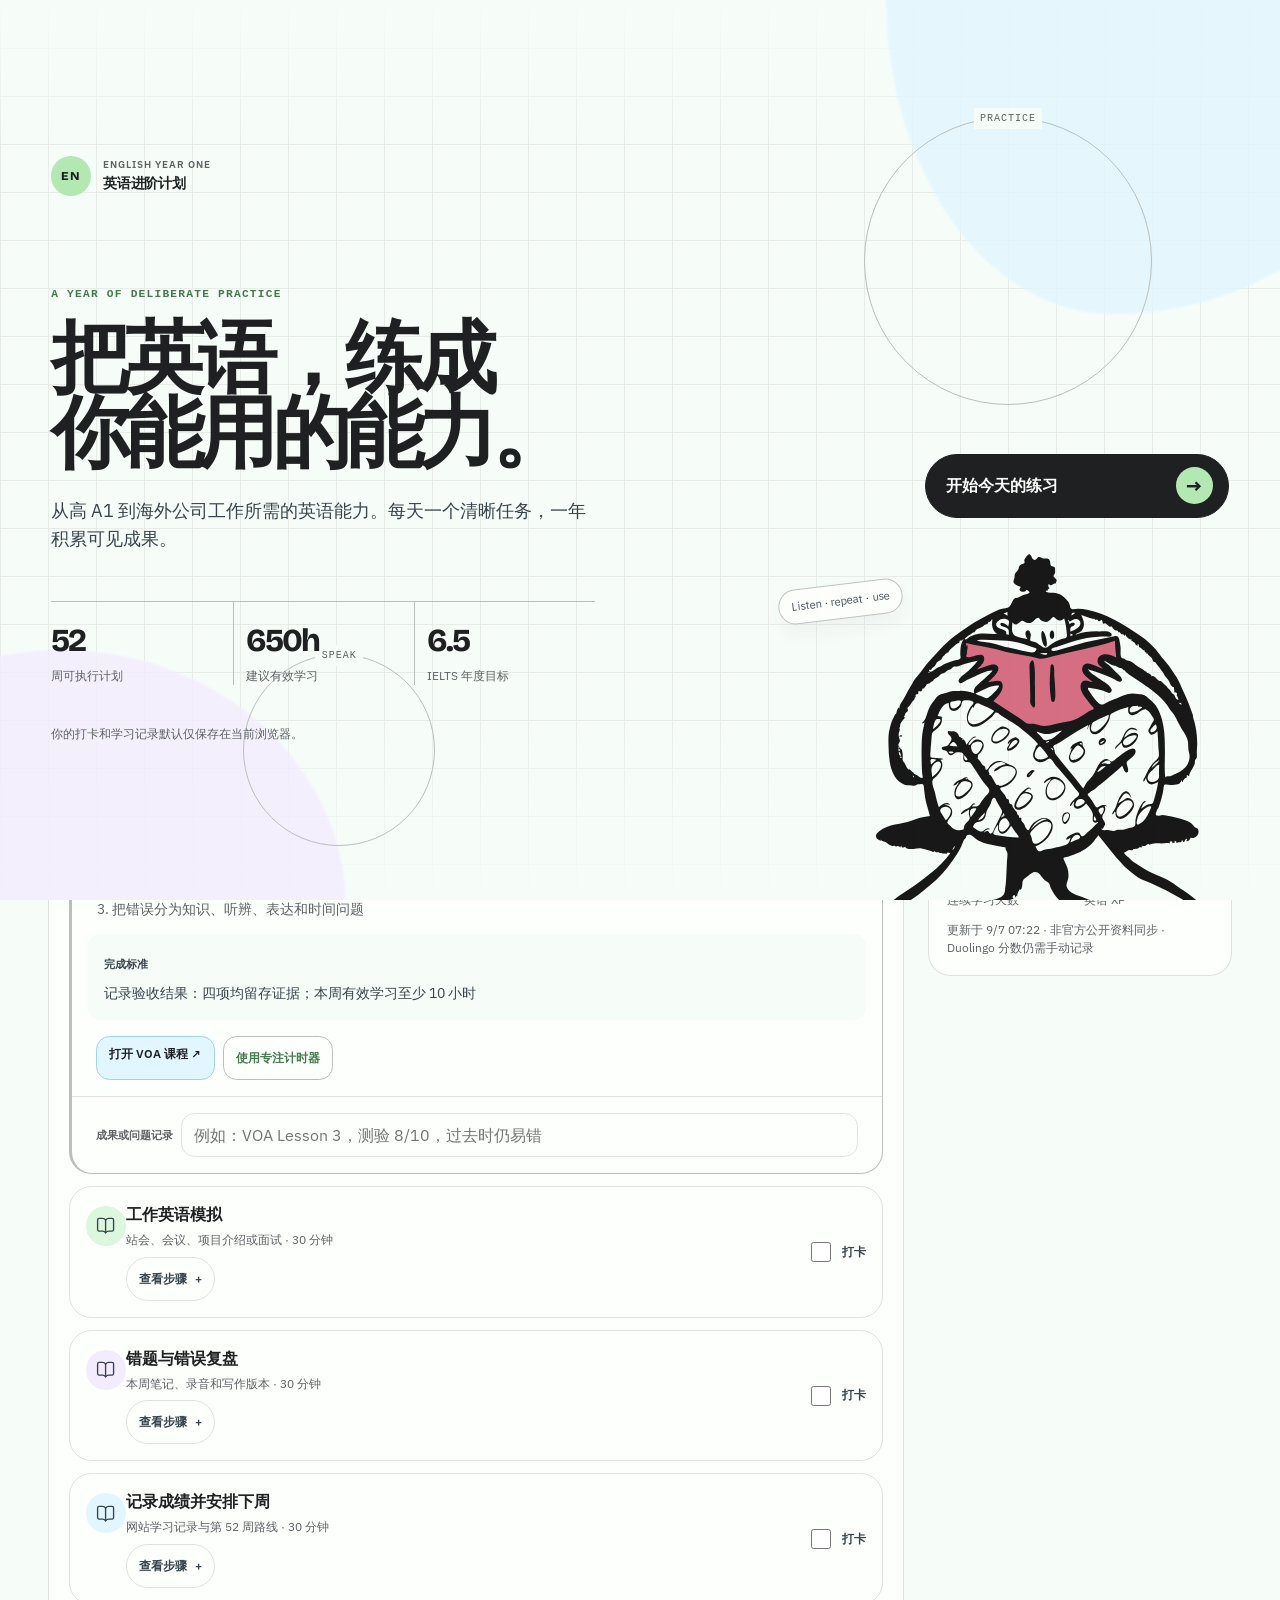
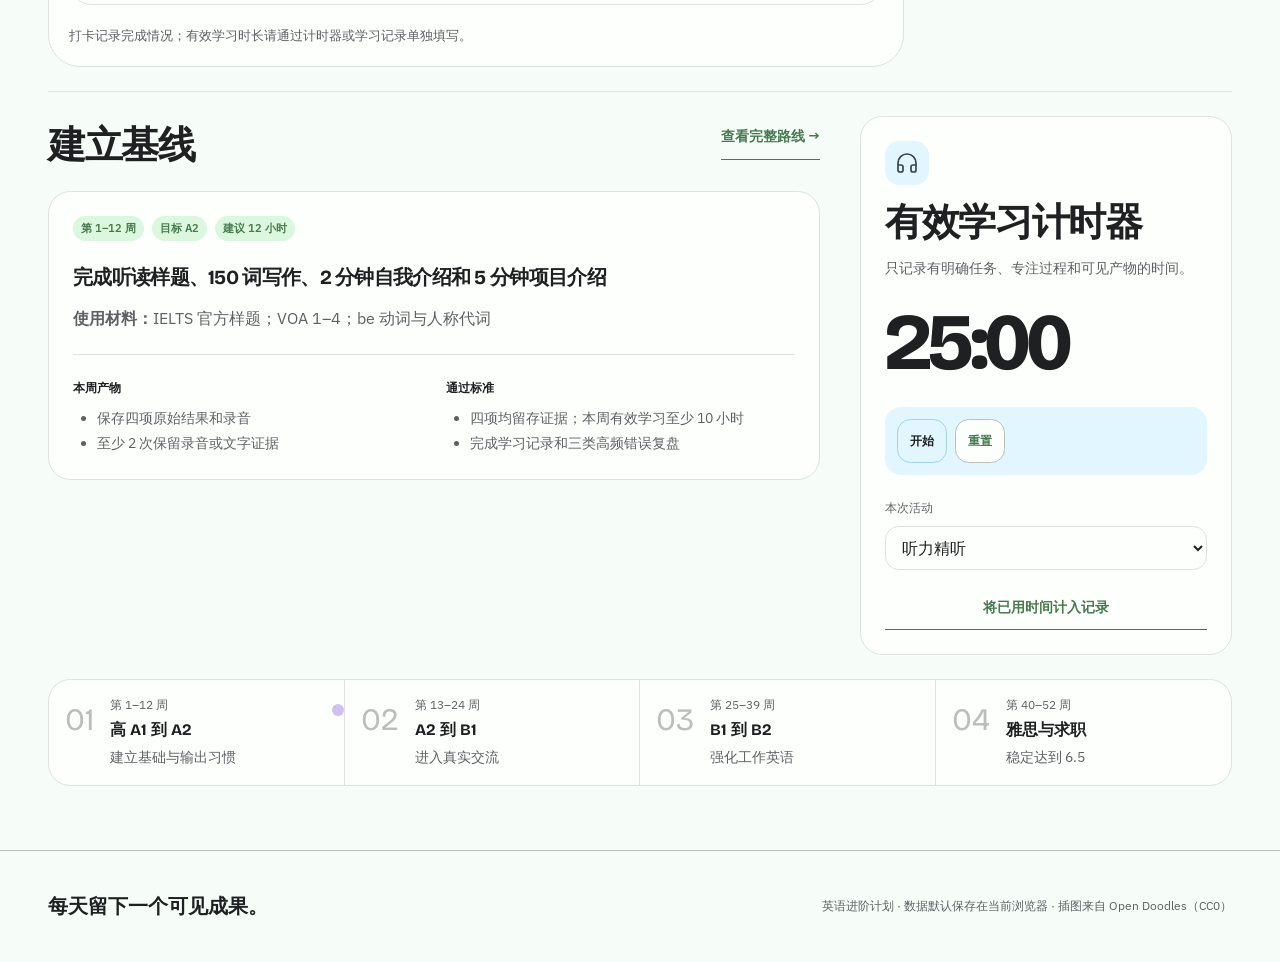
==== commit 546309fc: "Add animated learning landing screen Co-Authored-By: Codex gpt-5.6-sol <noreply@openai.com>" ====
--- a/index.html
+++ b/index.html
@@ -15,8 +15,38 @@
     <link rel="stylesheet" href="garden.css" />
   </head>
   <body>
+    <section id="landing-screen" class="landing-screen" aria-labelledby="landing-title">
+      <div class="landing-grid" aria-hidden="true"></div>
+      <div class="landing-orbit landing-orbit-one" aria-hidden="true"><span>practice</span></div>
+      <div class="landing-orbit landing-orbit-two" aria-hidden="true"><span>speak</span></div>
+      <div class="landing-wash landing-wash-blue" aria-hidden="true"></div>
+      <div class="landing-wash landing-wash-lilac" aria-hidden="true"></div>
+      <div class="landing-inner">
+        <a class="landing-brand" href="#home" data-home-link aria-label="英语进阶计划开屏页">
+          <span class="brand-mark">EN</span>
+          <span><small>English Year One</small><strong>英语进阶计划</strong></span>
+        </a>
+        <div class="landing-copy">
+          <p class="landing-kicker">A year of deliberate practice</p>
+          <h1 id="landing-title" tabindex="-1">把英语，练成<br />你能用的能力。</h1>
+          <p>从高 A1 到海外公司工作所需的英语能力。每天一个清晰任务，一年积累可见成果。</p>
+        </div>
+        <dl class="landing-metrics" aria-label="计划概览">
+          <div><dt>52</dt><dd>周可执行计划</dd></div>
+          <div><dt>650h</dt><dd>建议有效学习</dd></div>
+          <div><dt>6.5</dt><dd>IELTS 年度目标</dd></div>
+        </dl>
+        <button id="enter-learning" class="landing-primary" type="button">开始今天的练习 <span aria-hidden="true">→</span></button>
+        <p class="landing-footnote">你的打卡和学习记录默认仅保存在当前浏览器。</p>
+      </div>
+      <div class="landing-illustration" aria-hidden="true">
+        <span class="landing-note landing-note-one">Listen · repeat · use</span>
+        <img src="assets/reading.svg" width="1024" height="768" alt="" />
+      </div>
+    </section>
+
     <header class="site-header">
-      <a class="brand" href="#today" data-view-link="today" aria-label="英语进阶计划首页">
+      <a class="brand" href="#home" data-home-link aria-label="英语进阶计划开屏页">
         <span class="brand-mark">EN</span>
         <span><small>English Year One</small><strong>英语进阶计划</strong></span>
       </a>
--- a/garden.css
+++ b/garden.css
@@ -1452,12 +1452,66 @@
   .illustrated-empty img { max-width: 7rem; justify-self: center; }
   #view-records .history-section { padding: 1rem; }
 }
+/* Entry screen: the motion is atmospheric only; content remains the primary focus. */
+.landing-screen { position: fixed; z-index: 100; inset: 0; display: grid; place-items: center; min-height: 100dvh; overflow: hidden; padding: clamp(1.25rem, 4vw, 3.5rem); background: var(--color-paper); isolation: isolate; }
+.landing-screen[hidden] { display: none; }
+body.is-landing { overflow: hidden; padding-block-end: 0; }
+.landing-grid { position: absolute; inset: 0; z-index: -4; opacity: 0.6; background-image: linear-gradient(var(--color-rule) 1px, transparent 1px), linear-gradient(90deg, var(--color-rule) 1px, transparent 1px); background-size: 3rem 3rem; mask-image: linear-gradient(to bottom, transparent, black 16%, black 80%, transparent); }
+.landing-wash { position: absolute; z-index: -3; width: min(42vw, 38rem); aspect-ratio: 1; border-radius: 47% 53% 58% 42% / 41% 48% 52% 59%; opacity: 0.8; filter: blur(1px); animation: landing-drift 18s var(--ease-in-out) infinite alternate; }
+.landing-wash-blue { top: -14rem; right: -9rem; background: var(--color-sky-soft); }
+.landing-wash-lilac { bottom: -18rem; left: -12rem; background: var(--color-signal-soft); animation-delay: -8s; }
+.landing-orbit { position: absolute; z-index: -2; display: grid; place-items: start center; width: 18rem; aspect-ratio: 1; border: 1px solid var(--color-rule-strong); border-radius: 50%; color: var(--color-muted); font-family: var(--font-mono); font-size: 0.625rem; letter-spacing: 0.1em; text-transform: uppercase; animation: landing-orbit 32s linear infinite; }
+.landing-orbit span { margin-top: -0.6rem; padding: 0.15rem 0.4rem; background: var(--color-paper); }
+.landing-orbit-one { top: 13%; right: 10%; }
+.landing-orbit-two { bottom: 6%; left: 19%; width: 12rem; animation-direction: reverse; animation-duration: 24s; }
+.landing-inner { position: relative; z-index: 2; width: min(100%, 74rem); display: grid; grid-template-columns: minmax(0, 1fr) minmax(16rem, 19rem); column-gap: clamp(2rem, 6vw, 6rem); align-items: end; }
+.landing-brand { grid-column: 1 / -1; display: inline-flex; align-items: center; gap: var(--space-sm); width: max-content; margin-bottom: clamp(3rem, 10vh, 7rem); color: var(--color-ink); text-decoration: none; }
+.landing-brand small, .landing-brand strong { display: block; }
+.landing-brand small { color: var(--color-muted); font-size: 0.625rem; font-weight: 600; letter-spacing: 0.1em; text-transform: uppercase; }
+.landing-brand strong { font-family: var(--font-display); font-size: var(--text-sm); font-weight: 720; letter-spacing: -0.02em; }
+.landing-copy { grid-column: 1; }
+.landing-kicker { margin: 0 0 1.1rem; color: var(--color-accent-strong); font-family: var(--font-mono); font-size: 0.7rem; font-weight: 700; letter-spacing: 0.11em; text-transform: uppercase; }
+.landing-copy h1 { max-width: 12ch; font-size: clamp(3.25rem, 6.2vw, 5.8rem); letter-spacing: -0.07em; line-height: 0.95; }
+.landing-copy > p:last-child { max-width: 34rem; margin: 1.6rem 0 0; color: var(--color-ink-2); font-size: clamp(1rem, 1.4vw, 1.15rem); }
+.landing-metrics { grid-column: 1; display: grid; grid-template-columns: repeat(3, minmax(0, 1fr)); max-width: 34rem; margin: 3rem 0 0; border-top: 1px solid var(--color-rule-strong); }
+.landing-metrics div { min-width: 0; padding: 0.85rem 0.75rem 0 0; }
+.landing-metrics div + div { padding-left: 0.75rem; border-left: 1px solid var(--color-rule-strong); }
+.landing-metrics dt { font-family: var(--font-display); font-size: clamp(1.5rem, 2.6vw, 2rem); font-weight: 740; letter-spacing: -0.06em; }
+.landing-metrics dd { margin: 0.1rem 0 0; color: var(--color-muted); font-size: 0.75rem; }
+.landing-primary { grid-column: 2; grid-row: 2 / span 2; align-self: center; display: inline-flex; align-items: center; justify-content: space-between; gap: 2rem; min-height: 4rem; padding: 0.8rem 0.95rem 0.8rem 1.25rem; border: 1px solid var(--color-ink); border-radius: var(--radius-pill); background: var(--color-ink); color: var(--color-surface); cursor: pointer; font-weight: 700; transition: transform var(--dur-short) var(--ease-out), background var(--dur-short) var(--ease-out), color var(--dur-short) var(--ease-out); }
+.landing-primary span { display: grid; place-items: center; width: 2.3rem; height: 2.3rem; border-radius: 50%; background: var(--color-accent); color: var(--color-ink); font-size: 1.25rem; }
+.landing-primary:hover { transform: translateY(-3px); background: var(--color-accent-strong); color: var(--color-accent-ink); }
+.landing-primary:hover span { background: var(--color-surface); }
+.landing-footnote { grid-column: 1; margin: 2.5rem 0 0; color: var(--color-muted); font-size: 0.75rem; }
+.landing-illustration { position: absolute; z-index: 1; right: clamp(-11rem, -4vw, -3rem); bottom: clamp(-6rem, -5vw, -1rem); width: min(46vw, 36rem); opacity: 0.92; pointer-events: none; animation: landing-float 8s var(--ease-in-out) infinite alternate; }
+.landing-illustration img { display: block; width: 100%; height: auto; filter: saturate(0.7) contrast(0.96); }
+.landing-note { position: absolute; top: 12%; left: 4%; padding: 0.5rem 0.75rem; border: 1px solid var(--color-rule-strong); border-radius: var(--radius-pill); background: var(--color-surface); color: var(--color-ink-2); font-size: 0.7rem; box-shadow: 0 0.6rem 1.5rem var(--color-shadow-soft); transform: rotate(-7deg); }
+@keyframes landing-drift { from { transform: translate3d(-0.8rem, 0.6rem, 0) rotate(-4deg); } to { transform: translate3d(1.4rem, -1rem, 0) rotate(5deg); } }
+@keyframes landing-orbit { to { transform: rotate(360deg); } }
+@keyframes landing-float { from { transform: translate3d(0, 0.7rem, 0) rotate(-1deg); } to { transform: translate3d(0, -0.7rem, 0) rotate(1deg); } }
+@media (max-width: 47rem) {
+  .landing-screen { place-items: start center; overflow-y: auto; }
+  .landing-inner { width: min(100%, 30rem); min-width: 0; display: flex; min-height: calc(100dvh - 2.5rem); flex-direction: column; align-items: stretch; justify-content: center; }
+  .landing-brand { margin-bottom: clamp(2.5rem, 8vh, 5rem); }
+  .landing-copy { min-width: 0; }
+  .landing-copy h1 { font-size: clamp(2.65rem, 11vw, 3.75rem); }
+  .landing-copy > p:last-child { margin-top: 1.15rem; }
+  .landing-metrics { width: 100%; margin-top: 2rem; }
+  .landing-primary { width: 100%; max-width: 100%; margin-top: 2rem; }
+  .landing-footnote { margin-top: 1rem; }
+  .landing-illustration { right: -8rem; bottom: -3rem; width: 21rem; opacity: 0.22; }
+  .landing-orbit-one { top: 10%; right: -7rem; }
+  .landing-orbit-two { bottom: 4%; left: -5rem; }
+}
+@media (prefers-reduced-motion: reduce) { .landing-wash, .landing-orbit, .landing-illustration { animation: none !important; } }
+
 @media print {
   .pagination, .material-search, #material-filters, .data-management, .journey-banner button { display: none; }
 }
 
 @media print {
   body { padding: 0; background: var(--color-surface); }
+  .landing-screen,
   .site-header,
   .mobile-nav,
   .resume-button,
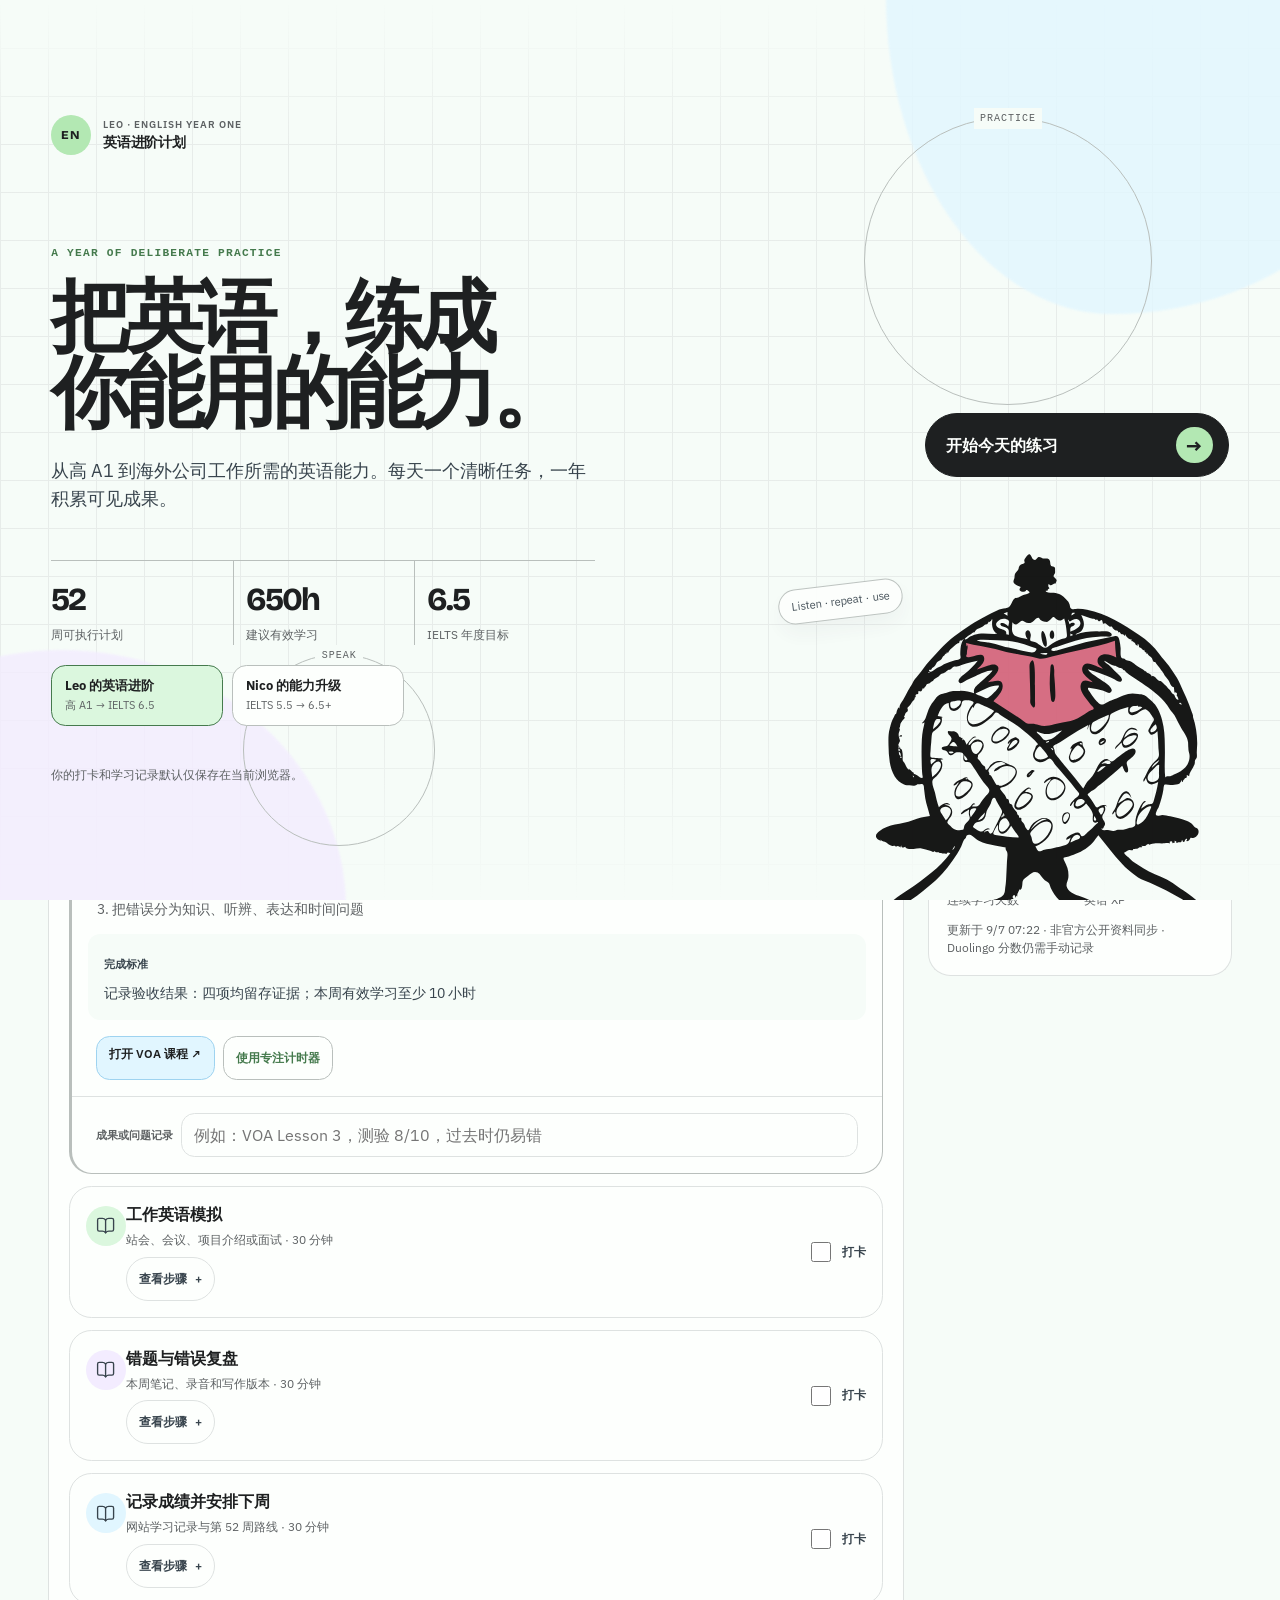
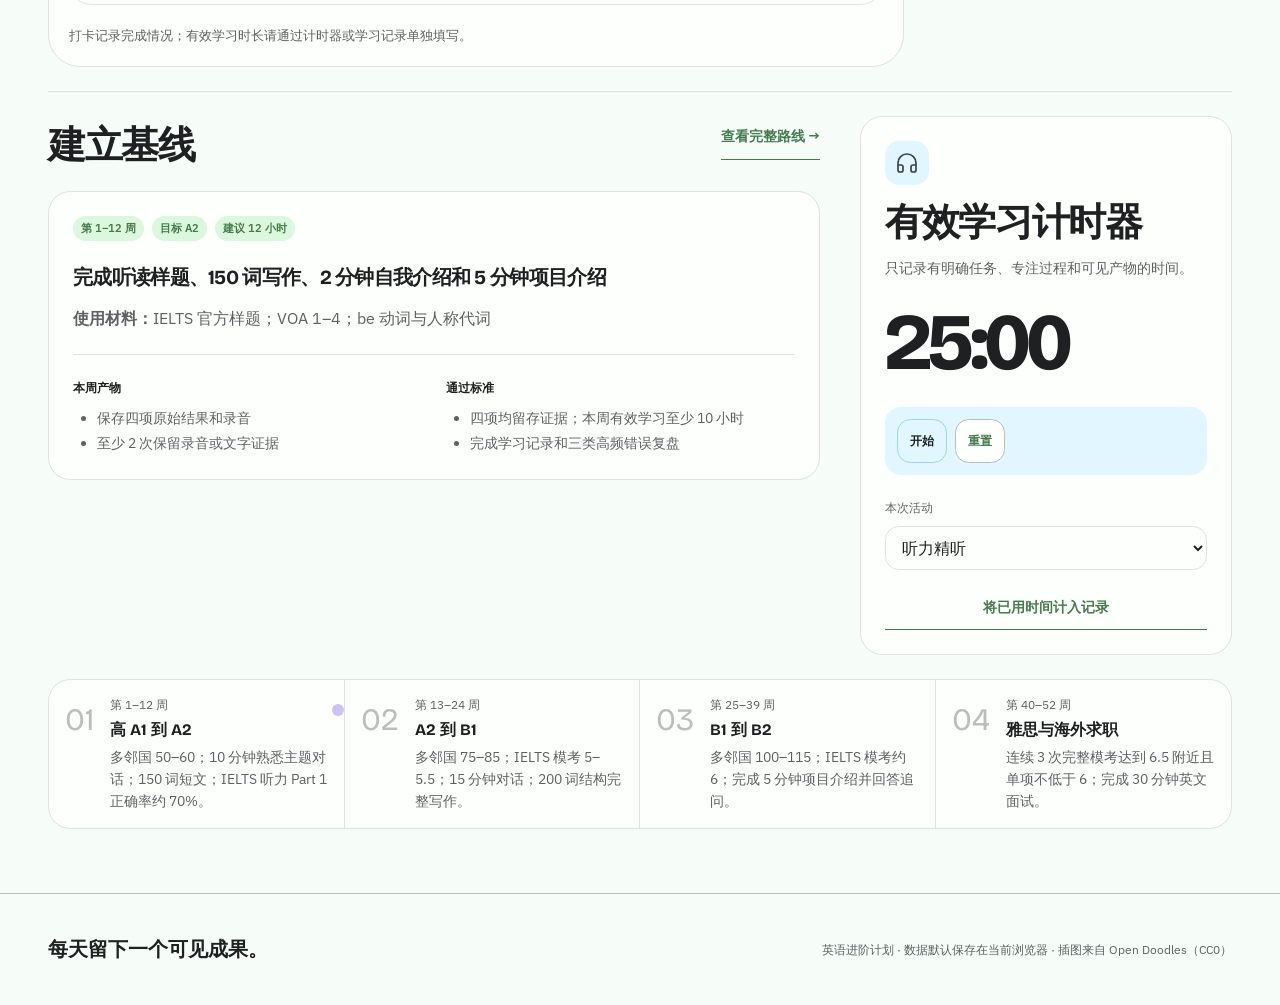
==== commit 540425c9: "Add Nico learning plan workspace Co-Authored-By: Codex gpt-5.6-sol <noreply@openai.com>" ====
--- a/index.html
+++ b/index.html
@@ -11,8 +11,8 @@
     <link rel="preconnect" href="https://fonts.googleapis.com" />
     <link rel="preconnect" href="https://fonts.gstatic.com" crossorigin />
     <link href="https://fonts.googleapis.com/css2?family=Bricolage+Grotesque:opsz,wdth,wght@12..96,75..100,400..800&family=IBM+Plex+Sans:wght@400;600&display=swap" rel="stylesheet" />
-    <link rel="stylesheet" href="tokens.css" />
-    <link rel="stylesheet" href="garden.css" />
+    <link rel="stylesheet" href="tokens.css?v=20260907-landing-fix" />
+    <link rel="stylesheet" href="garden.css?v=20260907-nico" />
   </head>
   <body>
     <section id="landing-screen" class="landing-screen" aria-labelledby="landing-title">
@@ -36,6 +36,7 @@
           <div><dt>650h</dt><dd>建议有效学习</dd></div>
           <div><dt>6.5</dt><dd>IELTS 年度目标</dd></div>
         </dl>
+        <div id="plan-picker" class="landing-plan-picker" aria-label="选择学习计划"></div>
         <button id="enter-learning" class="landing-primary" type="button">开始今天的练习 <span aria-hidden="true">→</span></button>
         <p class="landing-footnote">你的打卡和学习记录默认仅保存在当前浏览器。</p>
       </div>
@@ -136,7 +137,7 @@
           </aside>
         </section>
 
-        <section class="stage-strip" aria-label="年度阶段">
+        <section id="stage-strip" class="stage-strip" aria-label="年度阶段">
           <article><span>01</span><small>第 1–12 周</small><strong>高 A1 到 A2</strong><em>建立基础与输出习惯</em></article>
           <article><span>02</span><small>第 13–24 周</small><strong>A2 到 B1</strong><em>进入真实交流</em></article>
           <article><span>03</span><small>第 25–39 周</small><strong>B1 到 B2</strong><em>强化工作英语</em></article>
@@ -244,6 +245,6 @@
     <footer class="site-footer"><strong>每天留下一个可见成果。</strong><span>英语进阶计划 · 数据默认保存在当前浏览器 · 插图来自 Open Doodles（CC0）</span></footer>
     <nav class="mobile-nav" aria-label="移动端导航"><button class="is-active" data-view="today">今天</button><button data-view="roadmap">计划</button><button data-view="materials">材料</button><button data-view="records">记录</button></nav>
     <div id="toast" class="toast" role="status" aria-live="polite"></div>
-    <script src="plan-data.js"></script><script src="app.js"></script>
+    <script src="plan-data.js?v=20260907-landing-fix"></script><script src="nico-plan.js?v=20260907-nico"></script><script src="app.js?v=20260907-nico"></script>
   </body>
 </html>
--- a/garden.css
+++ b/garden.css
@@ -1478,6 +1478,11 @@
 .landing-metrics div + div { padding-left: 0.75rem; border-left: 1px solid var(--color-rule-strong); }
 .landing-metrics dt { font-family: var(--font-display); font-size: clamp(1.5rem, 2.6vw, 2rem); font-weight: 740; letter-spacing: -0.06em; }
 .landing-metrics dd { margin: 0.1rem 0 0; color: var(--color-muted); font-size: 0.75rem; }
+.landing-plan-picker { grid-column: 1; display: flex; flex-wrap: wrap; gap: 0.55rem; margin-top: 1.25rem; }
+.landing-plan-option { display: grid; gap: 0.1rem; min-width: 10.75rem; padding: 0.65rem 0.8rem; border: 1px solid var(--color-rule-strong); border-radius: 0.9rem; background: var(--color-surface); color: var(--color-ink-2); text-align: left; cursor: pointer; }
+.landing-plan-option strong { color: var(--color-ink); font-size: 0.8rem; }
+.landing-plan-option small { color: var(--color-muted); font-size: 0.69rem; }
+.landing-plan-option.is-selected { border-color: var(--color-accent-strong); background: var(--color-accent-soft); }
 .landing-primary { grid-column: 2; grid-row: 2 / span 2; align-self: center; display: inline-flex; align-items: center; justify-content: space-between; gap: 2rem; min-height: 4rem; padding: 0.8rem 0.95rem 0.8rem 1.25rem; border: 1px solid var(--color-ink); border-radius: var(--radius-pill); background: var(--color-ink); color: var(--color-surface); cursor: pointer; font-weight: 700; transition: transform var(--dur-short) var(--ease-out), background var(--dur-short) var(--ease-out), color var(--dur-short) var(--ease-out); }
 .landing-primary span { display: grid; place-items: center; width: 2.3rem; height: 2.3rem; border-radius: 50%; background: var(--color-accent); color: var(--color-ink); font-size: 1.25rem; }
 .landing-primary:hover { transform: translateY(-3px); background: var(--color-accent-strong); color: var(--color-accent-ink); }
@@ -1497,6 +1502,8 @@
   .landing-copy h1 { font-size: clamp(2.65rem, 11vw, 3.75rem); }
   .landing-copy > p:last-child { margin-top: 1.15rem; }
   .landing-metrics { width: 100%; margin-top: 2rem; }
+  .landing-plan-picker { width: 100%; margin-top: 1rem; }
+  .landing-plan-option { flex: 1 1 10rem; min-width: 0; }
   .landing-primary { width: 100%; max-width: 100%; margin-top: 2rem; }
   .landing-footnote { margin-top: 1rem; }
   .landing-illustration { right: -8rem; bottom: -3rem; width: 21rem; opacity: 0.22; }
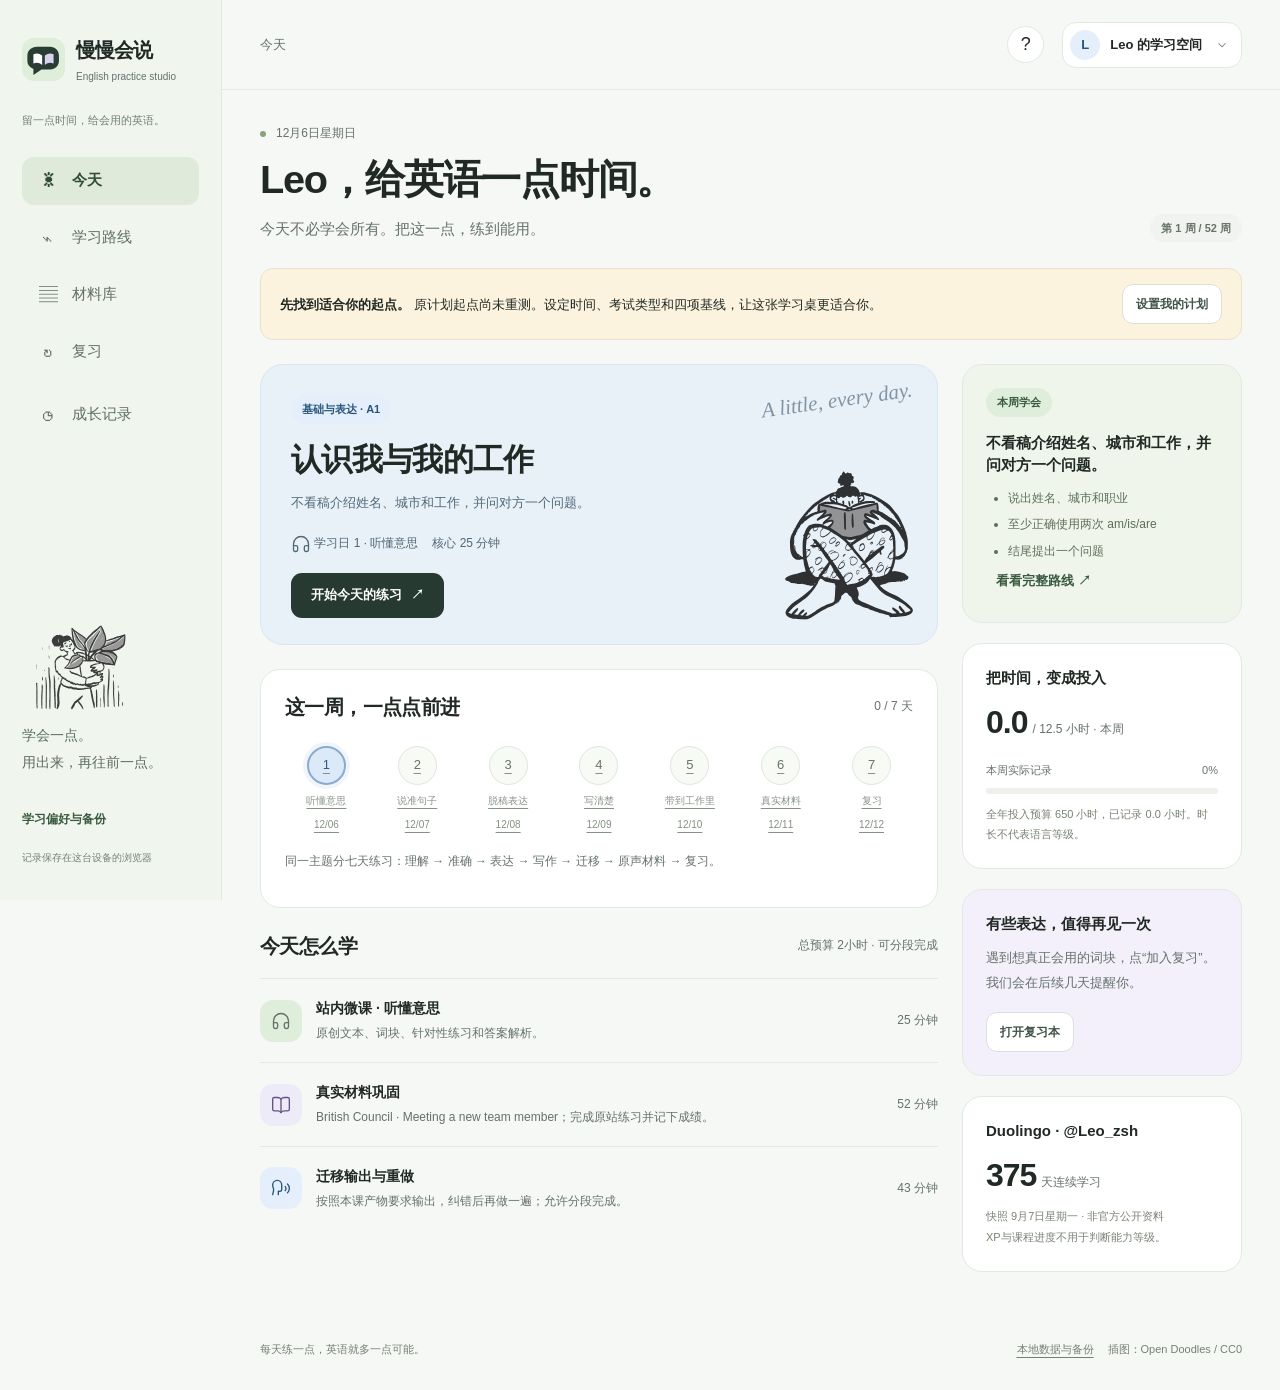
==== commit 08596e82: "Rebuild English learning studio and refresh site identity Co-Authored-By: Codex gpt-6.1-sol <noreply" ====
--- a/index.html
+++ b/index.html
@@ -1,250 +1,52 @@
 <!doctype html>
 <html lang="zh-CN">
-  <head>
-    <meta charset="UTF-8" />
-    <meta name="viewport" content="width=device-width, initial-scale=1.0" />
-    <meta name="theme-color" content="#f5faf7" />
-    <meta name="description" content="从高 A1 到雅思 6.5 的 52 周英语学习与进度记录计划" />
-    <meta property="og:title" content="英语进阶计划" />
-    <meta property="og:description" content="一套可执行、可记录、可验收的 52 周英语学习计划" />
-    <title>英语进阶计划</title>
-    <link rel="preconnect" href="https://fonts.googleapis.com" />
-    <link rel="preconnect" href="https://fonts.gstatic.com" crossorigin />
-    <link href="https://fonts.googleapis.com/css2?family=Bricolage+Grotesque:opsz,wdth,wght@12..96,75..100,400..800&family=IBM+Plex+Sans:wght@400;600&display=swap" rel="stylesheet" />
-    <link rel="stylesheet" href="tokens.css?v=20260907-landing-fix" />
-    <link rel="stylesheet" href="garden.css?v=20260907-nico" />
-  </head>
-  <body>
-    <section id="landing-screen" class="landing-screen" aria-labelledby="landing-title">
-      <div class="landing-grid" aria-hidden="true"></div>
-      <div class="landing-orbit landing-orbit-one" aria-hidden="true"><span>practice</span></div>
-      <div class="landing-orbit landing-orbit-two" aria-hidden="true"><span>speak</span></div>
-      <div class="landing-wash landing-wash-blue" aria-hidden="true"></div>
-      <div class="landing-wash landing-wash-lilac" aria-hidden="true"></div>
-      <div class="landing-inner">
-        <a class="landing-brand" href="#home" data-home-link aria-label="英语进阶计划开屏页">
-          <span class="brand-mark">EN</span>
-          <span><small>English Year One</small><strong>英语进阶计划</strong></span>
-        </a>
-        <div class="landing-copy">
-          <p class="landing-kicker">A year of deliberate practice</p>
-          <h1 id="landing-title" tabindex="-1">把英语，练成<br />你能用的能力。</h1>
-          <p>从高 A1 到海外公司工作所需的英语能力。每天一个清晰任务，一年积累可见成果。</p>
+<head>
+  <meta charset="utf-8">
+  <meta name="viewport" content="width=device-width,initial-scale=1">
+  <meta name="theme-color" content="#f5f8f5">
+  <meta name="description" content="Leo 与 Nico 的英语学习工作台：52周原创微课、听说读写练习、复习和可核对的学习记录。">
+  <title>慢慢会说 · English practice studio</title>
+  <link rel="icon" type="image/x-icon" sizes="16x16 32x32 48x48" href="favicon.ico?v=3">
+  <link rel="icon" type="image/svg+xml" sizes="any" href="favicon.svg?v=3">
+  <link rel="apple-touch-icon" sizes="180x180" href="apple-touch-icon.png?v=3">
+  <link rel="stylesheet" href="studio.css?v=2">
+  <script defer src="course-leo.js?v=2"></script>
+  <script defer src="course-nico.js?v=2"></script>
+  <script defer src="resources.js?v=2"></script>
+  <script defer src="authentic-resources.js?v=2"></script>
+  <script defer src="engine.js?v=2"></script>
+  <script defer src="store.js?v=2"></script>
+  <script defer src="app.js?v=2"></script>
+</head>
+<body>
+  <a class="skip-link" href="#content">跳到学习内容</a>
+  <aside class="sidebar" aria-label="学习导航">
+    <a class="brand" href="#today"><img class="brand-icon" src="favicon.svg?v=3" width="43" height="43" alt=""><span><strong>慢慢会说</strong><small>English practice studio</small></span></a>
+    <p class="sidebar-label">留一点时间，给会用的英语。</p>
+    <nav id="main-nav" class="main-nav" aria-label="主要导航"></nav>
+    <div class="sidebar-bottom"><img src="assets/plant.svg" alt="" width="152" height="114"><p>学会一点。<br>用出来，再往前一点。</p><button class="quiet" data-action="settings">学习偏好与备份</button><small>记录保存在这台设备的浏览器</small></div>
+  </aside>
+  <div class="app-shell">
+    <header class="appbar"><span id="page-label">我的学习</span><div class="appbar-actions"><button class="icon-button" data-action="help" aria-label="了解如何学习">?</button>
+      <div class="profile-picker" id="profile-picker">
+        <button class="profile-trigger" id="profile-toggle" type="button" data-action="profile-toggle" aria-haspopup="menu" aria-controls="profile-menu" aria-expanded="false" aria-label="切换学习空间，当前 Leo">
+          <span id="avatar" class="avatar" aria-hidden="true">L</span><span id="profile-name">Leo 的学习空间</span><svg class="profile-chevron" width="14" height="14" viewBox="0 0 24 24" fill="none" stroke="currentColor" stroke-width="1.8" aria-hidden="true"><path d="m6 9 6 6 6-6"/></svg>
+        </button>
+        <div class="profile-menu" id="profile-menu" role="menu" aria-label="切换学习空间" hidden>
+          <p class="profile-menu-label" aria-hidden="true">选择学习空间</p>
+          <button class="profile-option" type="button" role="menuitemradio" aria-checked="true" tabindex="-1" data-action="switch-profile" data-profile="leo"><span class="avatar profile-leo" aria-hidden="true">L</span><span class="profile-option-copy"><strong>Leo 的学习空间</strong><small>工程沟通与雅思 · 52周</small></span><span class="profile-check" aria-hidden="true">✓</span></button>
+          <button class="profile-option" type="button" role="menuitemradio" aria-checked="false" tabindex="-1" data-action="switch-profile" data-profile="nico"><span class="avatar profile-nico" aria-hidden="true">N</span><span class="profile-option-copy"><strong>Nico 的学习空间</strong><small>设计沟通与雅思 · 52周</small></span><span class="profile-check" aria-hidden="true">✓</span></button>
+          <p class="profile-menu-note">课程与学习记录分别保存</p>
         </div>
-        <dl class="landing-metrics" aria-label="计划概览">
-          <div><dt>52</dt><dd>周可执行计划</dd></div>
-          <div><dt>650h</dt><dd>建议有效学习</dd></div>
-          <div><dt>6.5</dt><dd>IELTS 年度目标</dd></div>
-        </dl>
-        <div id="plan-picker" class="landing-plan-picker" aria-label="选择学习计划"></div>
-        <button id="enter-learning" class="landing-primary" type="button">开始今天的练习 <span aria-hidden="true">→</span></button>
-        <p class="landing-footnote">你的打卡和学习记录默认仅保存在当前浏览器。</p>
       </div>
-      <div class="landing-illustration" aria-hidden="true">
-        <span class="landing-note landing-note-one">Listen · repeat · use</span>
-        <img src="assets/reading.svg" width="1024" height="768" alt="" />
-      </div>
-    </section>
-
-    <header class="site-header">
-      <a class="brand" href="#home" data-home-link aria-label="英语进阶计划开屏页">
-        <span class="brand-mark">EN</span>
-        <span><small>English Year One</small><strong>英语进阶计划</strong></span>
-      </a>
-      <nav class="desktop-nav" aria-label="主要导航">
-        <button class="nav-link is-active" data-view="today">今天</button>
-        <button class="nav-link" data-view="roadmap">52周计划</button>
-        <button class="nav-link" data-view="materials">学习材料</button>
-        <button class="nav-link" data-view="records">学习记录</button>
-      </nav>
-      <div class="header-actions">
-        <button id="print-button" class="icon-button" title="打印或导出 PDF" aria-label="打印或导出 PDF">打印</button>
-        <span id="header-week" class="week-pill">第 1 周</span>
-      </div>
-    </header>
-
-    <main class="page-shell">
-      <section id="view-today" class="view is-active" aria-labelledby="today-title">
-        <div class="dashboard-grid">
-          <div class="today-panel">
-            <p id="today-date" class="today-date"></p>
-            <h1 id="today-title">今天，继续练习。</h1>
-            <p id="week-summary" class="lede"></p>
-            <button id="continue-task" class="resume-button" type="button">
-              <span>下一项</span>
-              <strong id="continue-task-title">准备今日学习</strong>
-              <small id="continue-task-meta">查看具体步骤</small>
-            </button>
-            <img class="study-illustration" src="assets/reading.svg" width="1024" height="768" alt="" aria-hidden="true" />
-          </div>
-          <aside class="progress-rail" aria-label="学习进度概览">
-            <section class="goal-card">
-              <div class="goal-label"><span>年度目标</span><span class="target-icon" aria-hidden="true">◎</span></div>
-              <div class="goal-score-row"><p class="goal-score">6.5</p><p class="goal-caption">IELTS<br />target</p></div>
-              <div class="progress-copy"><span>年度有效学习</span><span id="hours-copy">0 / 650 小时</span></div>
-              <div class="progress-track" role="progressbar" aria-label="年度有效学习" aria-valuemin="0" aria-valuemax="650" aria-valuenow="0"><span id="hours-progress"></span></div>
-              <div class="goal-stats">
-                <div><span aria-hidden="true">✓</span><strong id="today-completed">0/4</strong><small>当日任务</small></div>
-                <div><span aria-hidden="true">▦</span><strong id="checked-days">0/7</strong><small>本周打卡</small></div>
-              </div>
-              <p id="next-milestone" class="milestone"></p>
-            </section>
-            <section id="duolingo-card" class="duolingo-card" aria-labelledby="duolingo-title" aria-busy="true">
-              <div class="duolingo-identity">
-                <span class="duolingo-mark" aria-hidden="true">D</span>
-                <div><small>Duolingo 公开进度</small><strong id="duolingo-title">@Leo_zsh</strong></div>
-                <span id="duolingo-state" class="sync-state">同步中</span>
-              </div>
-              <div class="duolingo-stats">
-                <div><strong id="duolingo-streak">—</strong><small>连续学习天数</small></div>
-                <div><strong id="duolingo-english-xp">—</strong><small>英语 XP</small></div>
-              </div>
-              <p id="duolingo-sync-time" class="sync-time">正在读取公开资料…</p>
-            </section>
-          </aside>
-        </div>
-
-        <section class="daily-workspace" aria-labelledby="selected-day-target">
-          <div class="daily-workspace-head">
-            <div><p class="workspace-kicker">选择学习日</p><h2 id="selected-day-target">今日计划</h2></div>
-            <strong id="selected-day-progress">0 / 4 项</strong>
-          </div>
-          <div id="day-switcher" class="day-switcher" aria-label="选择星期"></div>
-          <div class="workflow-guide" aria-label="每日学习流程">
-            <span class="is-current"><b>1</b>选任务</span><i aria-hidden="true"></i><span><b>2</b>专注练习</span><i aria-hidden="true"></i><span><b>3</b>留下证据</span><i aria-hidden="true"></i><span><b>4</b>完成打卡</span>
-          </div>
-          <div id="today-tasks" class="task-list"></div>
-          <p class="daily-help">打卡记录完成情况；有效学习时长请通过计时器或学习记录单独填写。</p>
-        </section>
-
-        <div class="section-divider"></div>
-        <section class="working-grid" aria-labelledby="focus-title">
-          <div>
-            <div class="section-heading">
-              <div><p class="eyebrow">本周重点</p><h2 id="focus-title"></h2></div>
-              <button class="text-button" data-view="roadmap">查看完整路线 →</button>
-            </div>
-            <div id="week-detail" class="focus-card"></div>
-          </div>
-          <aside class="timer-card" aria-labelledby="timer-title">
-            <p class="eyebrow">专注计时</p><h2 id="timer-title">有效学习计时器</h2>
-            <p class="timer-help">只记录有明确任务、专注过程和可见产物的时间。</p>
-            <p id="timer-display" class="timer-display">25:00</p>
-            <div class="timer-actions"><button id="timer-toggle" class="primary-button">开始</button><button id="timer-reset" class="secondary-button">重置</button></div>
-            <label class="field-label" for="timer-activity">本次活动</label>
-            <select id="timer-activity" class="field-control"><option>听力精听</option><option>口语练习</option><option>阅读</option><option>写作</option><option>语法词汇</option><option>模考复盘</option></select>
-            <button id="timer-log" class="text-button full-width">将已用时间计入记录</button>
-          </aside>
-        </section>
-
-        <section id="stage-strip" class="stage-strip" aria-label="年度阶段">
-          <article><span>01</span><small>第 1–12 周</small><strong>高 A1 到 A2</strong><em>建立基础与输出习惯</em></article>
-          <article><span>02</span><small>第 13–24 周</small><strong>A2 到 B1</strong><em>进入真实交流</em></article>
-          <article><span>03</span><small>第 25–39 周</small><strong>B1 到 B2</strong><em>强化工作英语</em></article>
-          <article><span>04</span><small>第 40–52 周</small><strong>雅思与求职</strong><em>稳定达到 6.5</em></article>
-        </section>
-      </section>
-
-      <section id="view-roadmap" class="view" aria-labelledby="roadmap-title">
-        <div class="view-heading">
-          <div><p class="eyebrow">完整路线</p><h1 id="roadmap-title">52周学习计划</h1></div>
-          <div class="week-jump"><label for="week-select">选择学习周并进入每日安排</label><select id="week-select"></select></div>
-        </div>
-        <section class="journey-banner" aria-label="学习路线概览"><div><p class="workspace-kicker">你的英语成长路线</p><h2 id="journey-title"></h2><p id="journey-copy"></p><button id="locate-week" class="secondary-button">定位本周</button></div><img src="assets/plant.svg" width="1024" height="768" alt="" aria-hidden="true" /></section>
-        <div id="phase-filters" class="filter-row" aria-label="阶段筛选"></div>
-        <nav id="roadmap-pagination-top" class="pagination" aria-label="学习计划顶部分页"></nav>
-        <div id="roadmap-list" class="roadmap-list"></div>
-        <nav id="roadmap-pagination" class="pagination" aria-label="学习计划分页"></nav>
-      </section>
-
-      <section id="view-materials" class="view" aria-labelledby="materials-title">
-        <div class="view-heading">
-          <div><p class="eyebrow">固定工具栈</p><h1 id="materials-title">全年学习材料</h1></div>
-          <p class="view-intro">尽量使用同一组平台。每项材料都对应明确训练动作，避免只收藏不练习。</p>
-        </div>
-        <label class="material-search">查找学习材料<input id="material-search" class="field-control" type="search" placeholder="搜索平台、技能或剧名，例如：口语、The Office" /></label>
-        <p class="resource-help">材料在原网站打开；回到这里记录成果和有效学习时间。</p>
-        <details class="add-material" id="add-material-panel">
-          <summary>添加自己的学习材料</summary>
-          <p>添加后会出现在当前浏览器的材料库中，并包含在导出备份里。</p>
-          <form id="material-form" class="stacked-form">
-            <label>材料名称<input id="material-name" type="text" maxlength="80" placeholder="例如：English Pod · Business Meetings" required /></label>
-            <label>训练用途<input id="material-use" type="text" maxlength="80" placeholder="例如：会议表达与听力" required /></label>
-            <label>适用阶段<input id="material-phase" type="text" maxlength="50" placeholder="例如：第 13–24 周，或全年" value="全年" /></label>
-            <label>训练类型<select id="material-category"><option>听力</option><option>口语</option><option>阅读与语法</option><option>考试</option><option>影视</option></select></label>
-            <label class="material-url-field">材料链接<input id="material-url" type="url" maxlength="500" placeholder="https://…" required /></label>
-            <label class="material-notes-field">练习要点<textarea id="material-notes" rows="3" maxlength="300" placeholder="每行一条，例如：\n每次精听 3–5 分钟\n记录 5 个可复用表达"></textarea></label>
-            <button class="primary-button" type="submit">加入材料库</button>
-          </form>
-        </details>
-        <div id="material-filters" class="filter-row" aria-label="按训练类型筛选"></div>
-        <p id="material-results" class="result-count" role="status"></p>
-        <div id="materials-grid" class="materials-grid"></div>
-        <section class="method-section">
-          <p class="eyebrow">训练方法</p><h2>同一份材料完成输入和输出闭环</h2>
-          <div class="method-grid">
-            <article><span>1</span><h3>先听或先读</h3><p>第一次不查词，先确认人物、主题、结论和自己能理解的比例。</p></article>
-            <article><span>2</span><h3>定位障碍</h3><p>对照英文文本找出生词、连读、语法结构和理解错误。</p></article>
-            <article><span>3</span><h3>跟读复述</h3><p>跟读关键段落，再脱离原文复述。口语材料必须留下录音。</p></article>
-            <article><span>4</span><h3>迁移使用</h3><p>把 5–10 个表达用到自己的工作、邮件、项目介绍或雅思回答里。</p></article>
-          </div>
-        </section>
-      </section>
-
-      <section id="view-records" class="view" aria-labelledby="records-title">
-        <div class="view-heading">
-          <div><p class="eyebrow">可审计进度</p><h1 id="records-title">学习记录</h1></div>
-          <div class="record-actions"><button class="primary-button" data-open-form="log-form">记一笔</button><button class="secondary-button" data-open-form="score-form">记录测评</button><button id="export-button" class="secondary-button">导出备份</button><label class="secondary-button file-button">导入备份<input id="import-input" type="file" accept="application/json" /></label></div>
-        </div>
-        <div class="record-summary">
-          <article><small>累计有效学习</small><strong id="record-total-hours">0</strong><span>小时</span></article>
-          <article><small>累计实际开口</small><strong id="record-speaking-minutes">0</strong><span>分钟</span></article>
-          <article><small>最近 IELTS 模考</small><strong id="record-ielts">—</strong><span>总分</span></article>
-          <article><small>Duolingo 分数 · 手动记录</small><strong id="record-duolingo">27</strong><span>分</span></article>
-        </div>
-        <div class="records-layout">
-          <details class="form-card">
-            <summary id="log-form-title">添加学习记录</summary>
-            <form id="log-form" class="stacked-form">
-              <label>日期<input id="log-date" type="date" required /></label>
-              <label>技能<select id="log-skill"><option>听力</option><option>口语</option><option>阅读</option><option>写作</option><option>语法词汇</option><option>模考复盘</option></select></label>
-              <label>有效分钟<input id="log-minutes" type="number" min="1" max="480" value="25" required /></label>
-              <label>材料或任务<input id="log-activity" type="text" placeholder="例如 VOA Lesson 3 精听" required /></label>
-              <label>完成证据<input id="log-evidence" type="text" placeholder="例如 测验 8/10 或录音 2:40" required /></label>
-              <label>主要问题<input id="log-note" type="text" placeholder="例如 连读、过去时、冠词" /></label>
-              <button class="primary-button" type="submit">保存记录</button>
-            </form>
-          </details>
-          <details class="form-card">
-            <summary id="score-form-title">添加测评成绩</summary>
-            <form id="score-form" class="stacked-form">
-              <label>日期<input id="score-date" type="date" required /></label>
-              <label>测评类型<select id="score-type"><option>IELTS 模考</option><option>Duolingo</option><option>阶段验收</option></select></label>
-              <label>总分或结果<input id="score-total" type="text" placeholder="例如 5.5 或 通过" required /></label>
-              <label>分项成绩<input id="score-detail" type="text" placeholder="例如 L6 R5.5 W5 S5" /></label>
-              <label>下阶段重点<input id="score-note" type="text" placeholder="例如 写作论证和口语流利度" /></label>
-              <button class="primary-button" type="submit">保存成绩</button>
-            </form>
-          </details>
-        </div>
-        <section class="history-section">
-          <div class="section-heading"><h2>学习足迹</h2><label class="history-filter">记录类型<select id="history-filter" class="field-control"><option value="all">全部记录</option><option value="学习">学习记录</option><option value="测评">测评成绩</option></select></label></div>
-          <div id="history-list" class="history-list"></div>
-          <nav id="history-pagination" class="pagination" aria-label="学习记录分页"></nav>
-        </section>
-        <section class="counting-rules">
-          <div><p class="eyebrow">计时标准</p><h2>什么算有效学习</h2></div>
-          <div class="rule-columns">
-            <article><h3>可以计入</h3><ul><li>专注完成课程和练习</li><li>精听、对照文本、重听</li><li>真实开口、跟读、录音和复述</li><li>阅读后完成摘要或问题</li><li>写作、批改、重写和错题复盘</li></ul></article>
-            <article><h3>不计入</h3><ul><li>后台播放或边刷手机边看</li><li>只看中文字幕的影视内容</li><li>寻找资料和整理文件</li><li>重复完成已经完全掌握的简单题</li><li>没有任务、产物或反馈的浏览</li></ul></article>
-          </div>
-        </section>
-        <details class="data-management"><summary>数据管理</summary><p>数据保存在当前浏览器，建议定期导出备份。</p><button id="clear-data" class="danger-button">清空所有本地数据</button></details>
-      </section>
-    </main>
-    <footer class="site-footer"><strong>每天留下一个可见成果。</strong><span>英语进阶计划 · 数据默认保存在当前浏览器 · 插图来自 Open Doodles（CC0）</span></footer>
-    <nav class="mobile-nav" aria-label="移动端导航"><button class="is-active" data-view="today">今天</button><button data-view="roadmap">计划</button><button data-view="materials">材料</button><button data-view="records">记录</button></nav>
-    <div id="toast" class="toast" role="status" aria-live="polite"></div>
-    <script src="plan-data.js?v=20260907-landing-fix"></script><script src="nico-plan.js?v=20260907-nico"></script><script src="app.js?v=20260907-nico"></script>
-  </body>
+    </div></header>
+    <main id="content" tabindex="-1"><p class="loading-copy">正在打开你的学习桌…</p></main>
+    <footer class="app-footer"><span>每天练一点，英语就多一点可能。</span><a href="#settings">本地数据与备份</a><span>插图：Open Doodles / CC0</span></footer>
+  </div>
+  <nav id="mobile-nav" class="mobile-nav" aria-label="手机导航"></nav>
+  <div id="timer-dock" class="timer-dock" hidden></div>
+  <div id="toast" class="toast" role="status" aria-live="polite"></div>
+  <dialog id="dialog" aria-labelledby="dialog-title"><div class="dialog-head"><h2 id="dialog-title"></h2><button class="icon-button" id="dialog-close" aria-label="关闭对话框">×</button></div><div id="dialog-body"></div></dialog>
+  <noscript><p class="noscript">请启用 JavaScript 以查看课程和保存练习。学习数据只存在本机，不会自动上传。</p></noscript>
+</body>
 </html>
--- a/studio.css
+++ b/studio.css
@@ -0,0 +1,25 @@
+@charset "UTF-8";
+:root{--bg:#f5f8f5;--paper:#fff;--ink:#202923;--muted:#64716b;--line:#e2e9e2;--green:#dfeeda;--green-ink:#395a3e;--blue:#e4effb;--blue-ink:#29557b;--lilac:#eeebf8;--lilac-ink:#655184;--yellow:#fbf3de;--red:#a3323c;--radius:20px;--sidebar:222px;--font:-apple-system,BlinkMacSystemFont,"PingFang SC","Microsoft YaHei",sans-serif}
+*{box-sizing:border-box}html{scroll-behavior:smooth;scroll-padding-top:90px}body{margin:0;background:var(--bg);color:var(--ink);font:15px/1.65 var(--font);-webkit-font-smoothing:antialiased}body.dialog-open{overflow:hidden}button,input,select,textarea{font:inherit}button,a,input,select,textarea,summary{-webkit-tap-highlight-color:transparent}button,a,summary{touch-action:manipulation}button{cursor:pointer}button:disabled{cursor:default;opacity:.5}a{color:inherit;text-underline-offset:4px}button{color:inherit}button:focus-visible,a:focus-visible,input:focus-visible,select:focus-visible,textarea:focus-visible,summary:focus-visible{outline:3px solid #557da9;outline-offset:4px}input,textarea,select{max-width:100%}button{min-height:44px}img{max-width:100%;object-fit:contain}h1,h2,h3,h4,p{margin:0}h1{font-size:clamp(29px,3.1vw,42px);line-height:1.3;letter-spacing:-1.3px;font-weight:720}h2{font-size:23px;line-height:1.4;letter-spacing:-.6px}h3{font-size:17px;line-height:1.5}small,.small{font-size:12px}ul,ol{padding-left:22px;margin:12px 0}li+li{margin-top:7px}[hidden]{display:none!important}.muted{color:var(--muted)}.sr-only{position:absolute;width:1px;height:1px;padding:0;margin:-1px;overflow:hidden;clip:rect(0,0,0,0);white-space:nowrap;border:0}.skip-link{position:fixed;left:20px;top:-80px;z-index:1000;background:var(--ink);color:white;padding:12px 20px;border-radius:12px}.skip-link:focus{top:12px}.noscript{padding:30px}.loading-copy{padding:40px}
+.sidebar{position:fixed;inset:0 auto 0 0;width:var(--sidebar);padding:34px 22px;background:#f0f5ee;border-right:1px solid var(--line);display:flex;flex-direction:column;z-index:30}.brand{display:flex;align-items:center;gap:11px;text-decoration:none}.brand-icon{display:block;flex-shrink:0;width:43px;height:43px}.brand strong{display:block;font-size:20px;letter-spacing:-1px}.brand small{display:block;color:var(--muted);font-size:10px;white-space:nowrap;margin-top:2px}.sidebar-label{font-size:11px;color:#71806f;margin:25px 0 28px}.main-nav{display:grid;gap:9px}.nav-item{display:flex;align-items:center;gap:12px;min-height:48px;padding:10px 14px;border-radius:12px;text-decoration:none;color:#626f65;font-weight:550}.nav-item.active{background:#dfeada;color:#314d36;font-weight:700}.nav-icon{font-size:19px;width:24px;text-align:center;line-height:1}.main-nav .nav-item:last-child{margin-top:6px}.sidebar-bottom{margin-top:auto;padding-top:34px}.sidebar-bottom img{display:block;width:115px;height:85px;filter:grayscale(1);opacity:.75;margin-bottom:12px}.sidebar-bottom p{font-size:14px;line-height:1.9;color:#5d6d5c}.sidebar-bottom .quiet{margin-top:22px;padding-left:0;font-size:12px}.sidebar-bottom>small{display:block;color:#778273;font-size:10px;margin-top:8px}.app-shell{margin-left:var(--sidebar)}.appbar{height:90px;display:flex;justify-content:space-between;align-items:center;padding:0 38px;gap:20px;background:var(--bg);border-bottom:1px solid var(--line)}#page-label{font-size:13px;color:var(--muted)}.appbar-actions{display:flex;align-items:center;gap:18px}.icon-button{display:inline-grid;place-items:center;border:1px solid var(--line);background:white;border-radius:50%;width:37px;height:37px;min-height:37px;font-size:18px}.profile-picker{position:relative;flex-shrink:0}.avatar{display:inline-grid;place-items:center;width:33px;height:33px;border-radius:50%;background:var(--lilac);color:var(--lilac-ink);font-weight:700}#content{max-width:1320px;margin:0 auto;padding:34px 38px 48px;min-height:calc(100vh - 170px);outline:0}.app-footer{max-width:1320px;margin:0 auto;padding:20px 38px 32px;display:flex;gap:14px;align-items:center;flex-wrap:wrap;color:#758073;font-size:11px}.app-footer>a{margin-left:auto}.mobile-nav{display:none}
+.page-top{display:flex;align-items:flex-end;justify-content:space-between;gap:20px;margin-bottom:26px}.page-top .muted{margin-top:10px;max-width:620px;line-height:1.8}.date-line{display:flex;align-items:center;gap:10px;margin-bottom:10px;color:var(--muted);font-size:12px}.date-dot{width:6px;height:6px;border-radius:50%;background:#88a27c}.page-actions{display:flex;gap:8px;align-items:center;flex-wrap:wrap}.btn{display:inline-flex;align-items:center;justify-content:center;gap:9px;padding:11px 19px;border:1px solid transparent;border-radius:11px;font-weight:650;font-size:13px;text-decoration:none;min-height:45px;line-height:1.5;background:white;transition:background .18s,transform .18s}.btn:hover:not(:disabled){transform:translateY(-1px)}.btn.primary{background:#273a31;color:white}.btn.primary:hover{background:#3a5144}.btn.soft{background:var(--blue);color:var(--blue-ink)}.btn.secondary{border-color:#d8e2d9;background:white;color:#405448}.btn.lilac{background:var(--lilac);color:var(--lilac-ink)}.btn.small{font-size:12px;padding:8px 13px;min-height:40px}.quiet{border:0;background:transparent;color:var(--green-ink);padding:8px 10px;font-weight:600;font-size:13px;text-decoration:none;display:inline-flex;align-items:center;gap:8px}.quiet:hover{text-decoration:underline}.danger{color:var(--red)}.pill{display:inline-flex;gap:6px;align-items:center;border-radius:30px;background:var(--green);color:var(--green-ink);font-size:11px;font-weight:600;padding:5px 11px;white-space:nowrap}.pill.blue{background:var(--blue);color:var(--blue-ink)}.pill.lilac{background:var(--lilac);color:var(--lilac-ink)}.pill.gray{background:#f0f3ef;color:#677468}.notice{display:flex;align-items:center;gap:16px;padding:15px 19px;background:var(--yellow);border:1px solid #ebe2c8;border-radius:13px;margin-bottom:24px;font-size:13px}.notice p{flex:1}.notice .btn{flex-shrink:0}.notice.error{background:#fff0f0;border-color:#ebc5c5;color:#8b2630}.notice a{font-weight:600}.paper{background:var(--paper);border:1px solid var(--line);border-radius:var(--radius)}.section-line{display:flex;align-items:center;justify-content:space-between;gap:12px;margin-bottom:18px}.section-line h2{font-size:20px}.section-line p{font-size:12px;color:var(--muted)}
+.dashboard{display:grid;grid-template-columns:minmax(0,1fr) 280px;gap:24px;align-items:start}.dashboard-main{min-width:0}.today-hero{position:relative;background:#e8f0f8;overflow:hidden;border:1px solid #dce6ed;border-radius:23px;padding:30px 30px 26px;margin-bottom:24px;min-height:276px}.hero-content{position:relative;z-index:1;max-width:76%}.hero-content h2{font-size:31px;line-height:1.4;letter-spacing:-.7px;margin:14px 0 10px;max-width:480px}.hero-content>p{font-size:13px;color:#526a78;max-width:420px;line-height:1.9}.hero-meta{display:flex;gap:14px;align-items:center;margin:18px 0;color:#506774;font-size:12px}.hero-content .btn{margin-top:1px}.hero-illustration{position:absolute;right:-22px;bottom:-4px;width:220px;height:205px;filter:grayscale(1);opacity:.8;pointer-events:none}.hero-stamp{position:absolute;right:24px;top:23px;font:italic 21px Georgia,serif;color:#8294a3;transform:rotate(-8deg)}.week-path{padding:23px 24px;margin-bottom:24px}.day-path{display:grid;grid-template-columns:repeat(7,minmax(0,1fr));gap:8px;margin:20px 0 4px}.day-node{display:grid;justify-items:center;gap:8px;border:0;background:transparent;padding:5px 0;color:#879287;min-width:0}.day-bubble{display:grid;place-items:center;border:1px solid #dfe7dc;background:#f7faf5;width:39px;height:39px;border-radius:50%;font-size:13px;color:#657563;position:relative}.day-node.done .day-bubble{background:#dfeeda;border-color:#d5e5ce;color:#355b35}.day-node.current .day-bubble{background:#dce9f8;border:2px solid #8aabce;color:#345a82;box-shadow:0 0 0 4px #f0f5fc}.day-node strong{font-size:10px;font-weight:500}.day-node .day-date{font-size:10px;color:#849080}.today-agenda{display:grid;gap:0}.agenda-row{display:flex;align-items:center;gap:14px;padding:18px 0;border-top:1px solid var(--line)}.agenda-icon,.resource-symbol{display:grid;place-items:center;width:42px;height:42px;background:var(--green);border-radius:13px;color:var(--green-ink);flex-shrink:0}.agenda-row:nth-child(2) .agenda-icon{background:var(--lilac);color:var(--lilac-ink)}.agenda-row:nth-child(3) .agenda-icon{background:var(--blue);color:var(--blue-ink)}.agenda-row>div:nth-child(2){flex:1;min-width:0}.agenda-row strong{display:block;font-size:14px}.agenda-row p{font-size:12px;color:var(--muted);margin-top:4px}.agenda-row>span{font-size:12px;color:var(--muted)}.rail{display:grid;gap:20px}.rail-card{padding:23px}.rail-card h3{font-size:15px}.rail-card>p{font-size:13px;line-height:1.9;margin-top:10px;color:var(--muted)}.rail-card .mini-line{display:flex;justify-content:space-between;gap:10px;margin:18px 0 8px;font-size:11px;color:var(--muted)}progress{display:block;width:100%;height:6px;border:0;background:#edf0eb;border-radius:5px;accent-color:#b1a1d2;overflow:hidden}progress::-webkit-progress-bar{background:#edf0eb;border-radius:5px}progress::-webkit-progress-value{background:#b1a1d2;border-radius:5px}.week-goal{background:#f0f5ec}.week-goal ul{font-size:12px;color:#5c6e57;margin-bottom:0}.stat-line{display:flex;align-items:baseline;gap:5px;margin-top:12px}.stat-line strong{font-size:32px;line-height:1.3;letter-spacing:-1px}.stat-line small{color:var(--muted)}.rail-caption{font-size:11px!important;color:#788372!important}.review-preview{background:#f4f0fb}.review-preview .btn{margin-top:17px}.recent-row{display:flex;align-items:center;gap:13px;padding:14px 0;border-bottom:1px solid var(--line)}.recent-row:last-child{border:0}.recent-row time{font-size:11px;color:var(--muted);min-width:52px}.recent-row p{font-size:13px;flex:1}.recent-row span{font-size:11px;color:var(--muted)}.panel-pad{padding:24px}.skill-icon{width:20px;height:20px;vertical-align:middle}
+.lesson-top{margin-bottom:22px}.lesson-top h1{font-size:31px;margin:14px 0 9px}.lesson-top>p{font-size:14px;color:var(--muted)}.back-link{display:inline-flex;align-items:center;gap:7px;color:var(--muted);font-size:12px;text-decoration:none;margin-bottom:8px}.lesson-layout{display:grid;grid-template-columns:minmax(0,1fr) 280px;gap:24px;align-items:start}.study-paper{padding:30px 32px}.study-paper .section-line{margin-bottom:22px}.lesson-tabs{display:flex;gap:6px;padding:5px;background:#edf1eb;border-radius:13px;margin-bottom:25px;width:fit-content;max-width:100%;flex-wrap:wrap}.lesson-tabs button{border:0;background:transparent;padding:8px 18px;min-height:39px;border-radius:9px;font-size:12px;color:#667363}.lesson-tabs button[aria-selected="true"]{background:white;box-shadow:0 1px 4px #253d2810;color:#334f37;font-weight:650}.source-label{font-size:11px;color:var(--muted);display:flex;align-items:center;gap:8px}.english-title{font:26px/1.4 Georgia,"Times New Roman",serif;margin:20px 0 15px;color:#283a32}.english-text{font:21px/1.9 Georgia,"Times New Roman",serif;max-width:65ch;white-space:pre-line;color:#34493e}.audio-toolbar{display:flex;align-items:center;gap:10px;flex-wrap:wrap;margin:22px 0 14px}.audio-toolbar select{border:1px solid var(--line);border-radius:9px;padding:9px;background:white;min-height:42px;font-size:12px}.hint{color:var(--muted);font-size:12px;line-height:1.8;margin:12px 0}.inset{padding:18px 20px;border-radius:13px;background:#f6f8f4;margin:20px 0}.inset.blue{background:#eff5fc}.inset.lilac{background:#f4f0fa}.inset h3{margin-bottom:10px}.chunk-grid{display:grid;gap:9px;margin:20px 0}.chunk-row{display:flex;gap:12px;align-items:center;border-bottom:1px solid var(--line);padding:13px 0}.chunk-row>div{flex:1;min-width:0}.chunk-row strong{font-family:Georgia,serif;font-size:18px;font-weight:500;display:block}.chunk-row small{color:var(--muted);display:block;margin-top:4px}.chunk-row button{min-height:36px;padding:7px 12px;font-size:11px}.example{font:19px/1.8 Georgia,serif;margin-top:10px;color:#37503f}.question{border:0;border-bottom:1px solid var(--line);padding:22px 0;margin:0;min-width:0}.question legend{font-weight:650;font-size:15px;padding:0;max-width:100%}.question legend small{display:inline-flex;margin-right:9px;color:var(--muted)}.answer-option{display:flex;align-items:flex-start;gap:11px;padding:12px 14px;margin-top:9px;border:1px solid var(--line);border-radius:10px;font-size:14px;cursor:pointer;min-height:46px}.answer-option:has(input:checked){background:#eff5fc;border-color:#9db8d4}.answer-option input{margin:4px 0 0;accent-color:#557fa2}.answer-feedback{margin-top:13px;padding:13px;border-radius:10px;background:#f1f7ed;font-size:13px;color:#41613d}.answer-feedback.wrong{background:#fcf1ed;color:#8c4938}.quiz-actions{display:flex;gap:12px;align-items:center;flex-wrap:wrap;margin-top:24px}.quiz-result{font-size:13px;color:var(--lilac-ink)}.writing-area{margin:20px 0}.writing-area label{display:flex;justify-content:space-between;gap:12px;font-size:13px;color:#546354;margin-bottom:9px}.writing-area textarea{width:100%;min-height:250px;resize:vertical;border:1px solid #dce4da;border-radius:12px;padding:18px;font:18px/1.8 Georgia,"Times New Roman",serif;color:var(--ink);background:#fdfefd}.word-count{font-size:11px;color:var(--muted)}.checklist{display:grid;gap:10px;margin-top:18px}.check-item{display:flex;align-items:flex-start;gap:10px;font-size:13px;color:#586952}.check-item input{margin-top:5px;accent-color:#577d58;width:17px;height:17px;flex-shrink:0}.step-controls{display:flex;justify-content:space-between;gap:12px;margin-top:25px}.lesson-side{position:sticky;top:20px;display:grid;gap:16px}.session-card{padding:24px;background:white;border:1px solid var(--line);border-radius:18px}.session-clock{font-size:44px;font-variant-numeric:tabular-nums;line-height:1.2;letter-spacing:-2px;margin:16px 0}.session-actions{display:flex;gap:7px}.session-actions .btn{flex:1}.session-card .hint{font-size:11px}.goal-list{font-size:12px;color:#677565}.goal-list li::marker{color:#a4bb97}.save-card{background:#eeebf7;border:0}.save-card .btn{width:100%;margin-top:12px}.save-card p{font-size:12px;color:#70617e;margin:9px 0}.small-field{display:grid;gap:6px;font-size:12px;margin:13px 0}.small-field input{width:100%;padding:9px 12px;border:1px solid #dcd4e9;border-radius:9px;background:white;min-height:41px}.inline-resources{display:grid;gap:12px}.inline-resource{display:block;text-decoration:none;padding:15px;background:#f5f8f3;border-radius:12px;font-size:13px}.inline-resource strong{display:block}.inline-resource small{display:block;color:var(--muted);margin-top:5px;font-size:11px}.recorder{border:1px dashed #d8d0e6;border-radius:13px;padding:18px;margin:20px 0;background:#fbf9ff}.recorder .audio-toolbar{margin:12px 0}.recorder audio{width:100%;max-width:100%;margin-top:12px}.rec-status{font-size:12px;color:var(--muted)}.completion{max-width:700px;margin:45px auto;padding:45px;text-align:center}.completion img{height:170px;filter:grayscale(1)}.completion h1{font-size:31px;margin:22px 0 14px}.completion>p{color:var(--muted);font-size:14px}.completion .page-actions{justify-content:center;margin-top:25px}.timer-dock{position:fixed;left:calc(var(--sidebar) + 28px);bottom:20px;z-index:40;display:flex;gap:15px;align-items:center;padding:12px 17px;border:1px solid #d7e4d7;border-radius:14px;background:#fff;box-shadow:0 5px 24px #30443014;max-width:calc(100% - var(--sidebar) - 50px);font-size:12px}.timer-dock>a{overflow:hidden;text-overflow:ellipsis;white-space:nowrap;max-width:240px}.timer-dock strong{font-variant-numeric:tabular-nums}.timer-dock button{min-height:34px;font-size:12px;padding:5px 9px}
+.phase-intro{display:flex;justify-content:space-between;gap:24px;padding:26px;background:#e9f1e4;border-radius:20px;margin-bottom:25px;align-items:center}.phase-intro>div{max-width:650px}.phase-intro p{font-size:13px;color:#5f7059;margin-top:9px}.phase-intro img{width:155px;height:120px;filter:grayscale(1);opacity:.8}.phase-group{border:1px solid var(--line);border-radius:16px;background:white;margin-bottom:16px;overflow:hidden}.phase-group>summary{padding:23px 25px;cursor:pointer;font-size:17px;font-weight:650;list-style:none;display:flex;align-items:center;gap:12px}.phase-group>summary::-webkit-details-marker{display:none}.phase-group>summary::after{content:'+';margin-left:auto;font-size:24px;font-weight:400;color:#9aa796}.phase-group[open]>summary::after{content:'−'}.phase-group>summary span{font-size:11px;color:var(--muted);font-weight:400}.phase-body{padding:0 25px 23px}.phase-goal{font-size:13px;color:var(--muted);margin-bottom:18px}.week-row{display:grid;grid-template-columns:45px minmax(0,1fr) auto;align-items:center;gap:13px;padding:17px 0;border-top:1px solid var(--line)}.week-no{font-size:12px;color:#7d8d77}.week-row h3{font-size:14px}.week-row p{font-size:12px;color:var(--muted);margin-top:4px}.week-row-actions{display:flex;gap:6px;align-items:center}.week-preview{padding:12px 0 18px 58px}.week-preview .hint{margin-top:0}.week-preview .day-path{max-width:600px}.week-preview .day-node{border-radius:10px;background:#f6f8f4;padding:12px 4px}.route-check{background:var(--lilac);border-radius:12px;padding:15px 18px;margin:14px 0;font-size:12px;color:var(--lilac-ink)}
+.search-row{display:flex;gap:12px;align-items:center;margin:24px 0 18px}.search-field{flex:1;max-width:520px;position:relative}.search-field input{width:100%;border:1px solid #d9e2d7;border-radius:11px;padding:13px 17px;background:white;font-size:14px;min-height:48px}.filter-row{display:flex;flex-wrap:wrap;gap:8px;margin:14px 0 22px}.filter-row button{border:1px solid var(--line);background:white;color:#64725f;border-radius:25px;font-size:12px;padding:7px 15px;min-height:38px}.filter-row button[aria-pressed="true"]{background:var(--green);border-color:#c8dec0;color:#365336}.resource-grid{display:grid;grid-template-columns:repeat(2,minmax(0,1fr));gap:16px}.resource-card{padding:25px;display:flex;flex-direction:column;gap:12px;background:white;border:1px solid var(--line);border-radius:17px}.resource-head{display:flex;align-items:center;justify-content:space-between;gap:12px}.resource-symbol{width:35px;height:35px;border-radius:11px;background:var(--blue);font-size:16px}.resource-card:nth-child(3n+2) .resource-symbol{background:var(--green)}.resource-card:nth-child(3n) .resource-symbol{background:var(--lilac)}.resource-card h2{font-size:17px;letter-spacing:0}.resource-card p{font-size:12px;color:var(--muted);line-height:1.9;flex:1}.resource-card .page-actions{margin-top:4px}.empty{padding:35px;background:#f0f5ed;border-radius:18px;text-align:center}.empty img{height:130px;filter:grayscale(1);opacity:.8}.empty h3{margin:13px 0 9px}.empty p{font-size:13px;color:var(--muted)}.empty .btn{margin-top:18px}.review-card{padding:28px;background:white;border-radius:20px;border:1px solid var(--line);margin-bottom:15px}.review-phrase{font:30px/1.5 Georgia,serif;margin:12px 0}.review-meaning{color:#6c5b85;background:#f6f2fc;padding:16px;border-radius:12px;margin:15px 0}.review-card .page-actions{margin-top:20px}.review-tools{display:flex;justify-content:space-between;gap:15px;align-items:center;margin-bottom:24px}.stats-grid{display:grid;grid-template-columns:repeat(4,minmax(0,1fr));gap:14px;margin-bottom:25px}.stat-box{padding:22px;background:white;border:1px solid var(--line);border-radius:15px}.stat-box small{display:block;font-size:11px;color:var(--muted)}.stat-box strong{display:block;margin-top:12px;font-size:29px;line-height:1.4;font-weight:650;letter-spacing:-1px}.stat-box em{font-style:normal;font-size:11px;color:var(--muted);margin-left:5px}.growth-grid{display:grid;grid-template-columns:1.1fr 1fr;gap:20px;margin:24px 0}.growth-panel{padding:25px}.skill-row{display:grid;grid-template-columns:35px minmax(0,1fr) 48px;align-items:center;gap:12px;margin:17px 0;font-size:12px;color:var(--muted)}.skill-bar{height:9px;border-radius:8px;background:#f0f3ee;overflow:hidden}.skill-bar span{display:block;height:100%;background:#c0d5e8;border-radius:8px}.skill-row:nth-child(3) .skill-bar span{background:#c3dab8}.skill-row:nth-child(4) .skill-bar span{background:#c7b8df}.skill-row:nth-child(5) .skill-bar span{background:#d9cfa8}.log-row{border-top:1px solid var(--line);padding:18px 0;display:grid;grid-template-columns:70px 1fr auto;gap:15px;align-items:start}.log-row time{font-size:11px;color:var(--muted);padding-top:3px}.log-row strong{font-size:13px}.log-row p{font-size:12px;color:var(--muted);margin-top:5px;white-space:pre-wrap;overflow-wrap:anywhere}.log-row>span{font-size:12px;color:var(--muted);white-space:nowrap}.pagination{display:flex;justify-content:space-between;gap:15px;align-items:center;padding-top:20px;color:var(--muted);font-size:12px}.assessment-row{border-top:1px solid var(--line);padding:14px 0}.assessment-row strong{display:inline-block;margin-right:10px;font-size:14px}.assessment-row p{font-size:12px;color:var(--muted);margin-top:7px}.settings-layout{display:grid;grid-template-columns:minmax(0,1.2fr) minmax(0,1fr);gap:24px;align-items:start}.settings-panel{padding:26px}.form-grid{display:grid;gap:18px}.form-grid.two{grid-template-columns:1fr 1fr}.form-grid label{display:grid;gap:7px;font-size:13px;color:#50604e}.form-grid input,.form-grid select,.form-grid textarea{border:1px solid #d6e0d3;border-radius:9px;padding:11px 13px;background:white;min-height:44px;width:100%;color:var(--ink)}.form-grid textarea{resize:vertical;min-height:90px}.form-grid small{font-size:11px;color:var(--muted);line-height:1.7}.form-span{grid-column:1/-1}.form-grid .btn{justify-self:start}.settings-panel h2{margin-bottom:20px;font-size:19px}.settings-panel+.settings-panel{margin-top:20px}.data-actions{display:flex;gap:10px;flex-wrap:wrap}.file-label{cursor:pointer}.file-label input{display:none}.archive{margin-top:22px;border-top:1px solid var(--line);padding-top:18px;font-size:12px;color:var(--muted)}.archive summary{cursor:pointer;font-weight:600;min-height:40px}.archive pre{white-space:pre-wrap;overflow-wrap:anywhere;max-height:300px;overflow:auto;font-size:11px}.toast{position:fixed;bottom:30px;left:50%;transform:translate(-50%,20px);background:#283a30;color:white;border-radius:12px;padding:13px 21px;max-width:min(500px,88vw);font-size:13px;opacity:0;pointer-events:none;transition:opacity .2s,transform .2s;z-index:100}.toast.show{opacity:1;transform:translate(-50%,0)}dialog{border:0;border-radius:22px;padding:26px;max-width:600px;width:calc(100% - 32px);max-height:90dvh;overflow:auto;box-shadow:0 20px 100px #17302130;color:var(--ink)}dialog::backdrop{background:#24372e66;backdrop-filter:blur(3px)}.dialog-head{display:flex;align-items:center;justify-content:space-between;gap:20px;margin-bottom:20px}.dialog-head h2{font-size:22px}.dialog-head .icon-button{flex-shrink:0}#dialog-body>p{color:var(--muted);font-size:14px;line-height:1.9;margin:14px 0}#dialog-body .page-actions{margin-top:22px}.error-copy{font-size:13px;color:var(--red);padding-top:9px}
+@media(min-width:1500px){#content{padding-top:42px}.dashboard{grid-template-columns:minmax(0,1fr) 300px;gap:28px}.today-hero{min-height:315px;padding:35px}.hero-content h2{font-size:36px}.hero-illustration{width:265px;height:240px}.hero-content{max-width:74%}}
+@media(max-width:1190px){:root{--sidebar:195px}.sidebar{padding:28px 16px}.brand small{font-size:9px}.brand strong{font-size:18px}#content{padding:28px 26px}.appbar{padding:0 26px}.dashboard,.lesson-layout{grid-template-columns:minmax(0,1fr) 245px;gap:18px}.today-hero{padding:25px}.hero-content h2{font-size:28px}.hero-illustration{width:165px;height:170px;right:-20px}.hero-stamp{font-size:17px;right:15px}.rail-card{padding:20px}.study-paper{padding:26px}.stats-grid{gap:10px}.stat-box{padding:18px}}
+@media(max-width:1000px){.dashboard,.lesson-layout{grid-template-columns:minmax(0,1fr)}.rail{grid-template-columns:repeat(2,minmax(0,1fr))}.lesson-side{position:static;grid-template-columns:1fr 1fr}.hero-content{max-width:72%}.hero-illustration{width:220px;height:205px}.lesson-side .save-card{order:-1}.growth-grid,.settings-layout{grid-template-columns:1fr}.hero-content h2{font-size:31px}.stats-grid{grid-template-columns:repeat(2,minmax(0,1fr))}.resource-grid{gap:13px}.resource-card{padding:21px}}
+@media(max-width:760px){:root{--sidebar:0px}.sidebar{display:none}.app-shell{margin-left:0}.appbar{height:73px;padding:0 21px}.appbar-actions{gap:12px}.appbar #page-label{font-size:12px}.icon-button{width:34px;height:34px;min-height:34px}.appbar .icon-button{display:none}#content{padding:24px 20px 40px;min-height:calc(100dvh - 150px)}.page-top{margin-bottom:23px}.page-top h1{font-size:30px}.page-top .muted{font-size:13px}.mobile-nav{display:grid;grid-template-columns:repeat(5,1fr);position:fixed;bottom:0;left:0;right:0;z-index:45;border-top:1px solid #dae3d6;background:#fffffff5;backdrop-filter:blur(12px);padding:6px 8px max(7px,env(safe-area-inset-bottom));min-height:65px}.mobile-nav .nav-item{display:grid;justify-items:center;gap:4px;min-height:51px;padding:6px 3px;font-size:10px;border-radius:11px}.mobile-nav .nav-icon{font-size:16px}.mobile-nav .nav-item.active{background:#e8f1e2}.app-footer{padding:10px 20px 100px;font-size:10px}.app-footer>span:last-child{display:none}.hero-content h2{font-size:29px}.hero-stamp{font-size:17px}.hero-content{max-width:72%}.today-hero{min-height:268px}.hero-illustration{width:200px;right:-35px;bottom:-8px;opacity:.72}.hero-meta{gap:9px;flex-wrap:wrap}.notice{padding:14px;gap:10px;font-size:12px;align-items:flex-start}.notice .btn{padding:8px 11px;min-height:38px;font-size:11px}.timer-dock{left:12px;bottom:77px;max-width:calc(100vw - 24px);font-size:11px;padding:9px 12px;gap:10px}.timer-dock>a{max-width:140px}.toast{bottom:95px}.lesson-top h1{font-size:29px}.session-clock{font-size:37px}.phase-intro{padding:22px}.phase-intro img{width:100px;height:100px}.phase-intro h2{font-size:20px}.week-row{gap:9px;grid-template-columns:30px minmax(0,1fr) auto}.week-row .btn{padding:8px 11px;font-size:11px;min-height:38px}.week-preview{padding-left:0}.phase-group>summary{font-size:15px;padding:20px}.phase-group>summary span{font-size:10px}.phase-body{padding:0 20px 20px}.english-text{font-size:20px;line-height:1.9}.study-paper{padding:24px}.step-controls .btn{padding:10px 13px}.page-actions{gap:7px}}
+@media(max-width:480px){#content{padding:22px 17px 35px}.appbar{padding:0 18px}.page-top{align-items:flex-start;gap:12px;flex-wrap:wrap}.page-top .page-actions{width:100%}.page-top .muted{line-height:1.8}.today-hero{padding:23px;min-height:300px}.hero-content{max-width:84%}.hero-content h2{font-size:27px;max-width:245px}.hero-content>p{max-width:218px}.hero-illustration{width:155px;height:155px;right:-33px;bottom:-5px;opacity:.5}.hero-stamp{display:none}.hero-content .btn{padding:11px 18px}.hero-meta{font-size:11px}.rail{grid-template-columns:1fr}.rail-card .stat-line strong{font-size:28px}.week-path{padding:21px 17px}.section-line h2{font-size:18px}.day-path{gap:3px}.day-bubble{width:32px;height:32px;font-size:11px}.day-node strong{font-size:9px}.day-node .day-date{font-size:9px}.agenda-row{gap:12px}.agenda-row>span{display:none}.agenda-row strong{font-size:13px}.agenda-row p{font-size:11px}.agenda-icon{width:35px;height:35px}.resource-grid{grid-template-columns:1fr}.resource-card{padding:23px}.search-row{align-items:stretch;flex-wrap:wrap}.search-field{width:100%;flex-basis:100%}.filter-row{gap:6px}.filter-row button{padding:6px 12px;font-size:11px}.lesson-tabs{width:100%;justify-content:space-between}.lesson-tabs button{padding:8px 11px;flex:1}.study-paper{padding:22px 20px}.english-title{font-size:24px}.english-text{font-size:20px}.lesson-side{grid-template-columns:1fr}.lesson-side .save-card{order:0}.lesson-side .session-card{padding:22px}.study-paper .section-line{align-items:flex-start}.study-paper .section-line h2{font-size:19px}.question legend{font-size:14px}.answer-option{font-size:13px}.chunk-row strong{font-size:17px}.phase-intro img{width:78px;height:90px;opacity:.7}.phase-intro{padding:22px;gap:12px}.phase-group>summary{flex-wrap:wrap;gap:7px}.week-row-actions .pill{display:none}.week-row h3{font-size:13px}.week-row p{font-size:11px}.stats-grid{gap:10px}.stat-box{padding:18px}.stat-box strong{font-size:26px}.growth-panel{padding:22px}.log-row{grid-template-columns:1fr auto;gap:7px}.log-row time{grid-column:1/-1}.log-row>div{min-width:0}.settings-panel{padding:22px}.form-grid.two{grid-template-columns:1fr}.form-span{grid-column:auto}.completion{padding:32px 23px;margin:15px 0}.completion h1{font-size:28px}.completion img{height:140px}dialog{padding:23px}.timer-dock>a{max-width:110px}.timer-dock{gap:8px}.timer-dock .quiet{padding:5px}.review-tools{align-items:flex-start;flex-direction:column}.review-phrase{font-size:25px}.writing-area textarea{font-size:17px}.sidebar-label{font-size:11px}}
+@media(prefers-reduced-motion:reduce){html{scroll-behavior:auto}*,*::before,*::after{animation:none!important;transition:none!important}}
+.mobile-focus{display:none}
+.appbar-actions{flex-shrink:0}.appbar #page-label{min-width:0;overflow:hidden;white-space:nowrap;text-overflow:ellipsis}
+.profile-trigger{display:flex;align-items:center;gap:10px;min-height:46px;padding:6px 12px 6px 7px;border:1px solid var(--line);border-radius:14px;background:#fff;color:var(--ink);font-size:13px;font-weight:600;white-space:nowrap;transition:border-color .18s,background .18s}
+.profile-trigger:hover,.profile-trigger[aria-expanded="true"]{background:#faf9fe;border-color:#d9d1e8}.profile-trigger .avatar{width:30px;height:30px;flex-shrink:0}.avatar.profile-leo,.profile-leo{background:var(--blue);color:var(--blue-ink)}.profile-chevron{margin-left:3px;color:#7d897d;transition:transform .18s}.profile-trigger[aria-expanded="true"] .profile-chevron{transform:rotate(180deg)}
+.profile-menu{position:absolute;right:0;top:calc(100% + 10px);z-index:80;width:284px;max-width:calc(100vw - 34px);padding:9px;background:#fff;border:1px solid var(--line);border-radius:17px;box-shadow:0 14px 40px #273a3115,0 3px 8px #273a3108}
+.profile-menu-label{padding:8px 11px 10px;font-size:11px;color:var(--muted)}.profile-option{display:flex;align-items:center;gap:11px;width:100%;min-height:68px;padding:12px 11px;border:0;border-radius:11px;background:transparent;text-align:left}.profile-option:hover{background:#f4f7f1}.profile-option[aria-checked="true"]{background:var(--lilac)}.profile-option:focus-visible{outline:2px solid #9a86ba;outline-offset:-2px}.profile-option .avatar{flex-shrink:0;width:34px;height:34px}.profile-option-copy{flex:1;min-width:0}.profile-option-copy strong{display:block;font-size:13px;font-weight:600}.profile-option-copy small{display:block;font-size:11px;color:var(--muted);margin-top:4px}.profile-check{font-size:15px;font-weight:650;color:var(--lilac-ink);visibility:hidden}.profile-option[aria-checked="true"] .profile-check{visibility:visible}.profile-menu-note{border-top:1px solid var(--line);margin:8px 5px 0;padding:11px 6px 4px;color:var(--muted);font-size:10px}
+@media(max-width:760px){.profile-trigger{font-size:12px;gap:8px;min-height:44px;padding-right:10px}.profile-menu{top:calc(100% + 8px)}}
+@media(max-width:1000px){.mobile-focus{display:flex;align-items:center;justify-content:space-between;gap:14px;padding:12px 16px;margin-bottom:18px;background:#fff;border:1px solid var(--line);border-radius:13px;font-size:12px;color:var(--muted)}.mobile-focus strong{font-variant-numeric:tabular-nums;color:var(--ink);margin-left:8px}}
+@media(max-width:480px){.agenda-row{display:grid;grid-template-columns:35px minmax(0,1fr) auto;gap:10px;align-items:start}.agenda-row>span{display:grid}.agenda-row>span:last-child{display:block;white-space:nowrap;font-size:10px;padding-top:2px}}
+@media print{.sidebar,.mobile-nav,.appbar,.timer-dock,.toast,.page-actions,.btn,dialog{display:none!important}.app-shell{margin:0}#content{padding:0}.paper,.phase-group,.study-paper{break-inside:avoid;border-color:#ccc}.dashboard,.lesson-layout{display:block}.rail,.lesson-side{display:none}body{background:white}.app-footer{padding:20px 0}}
